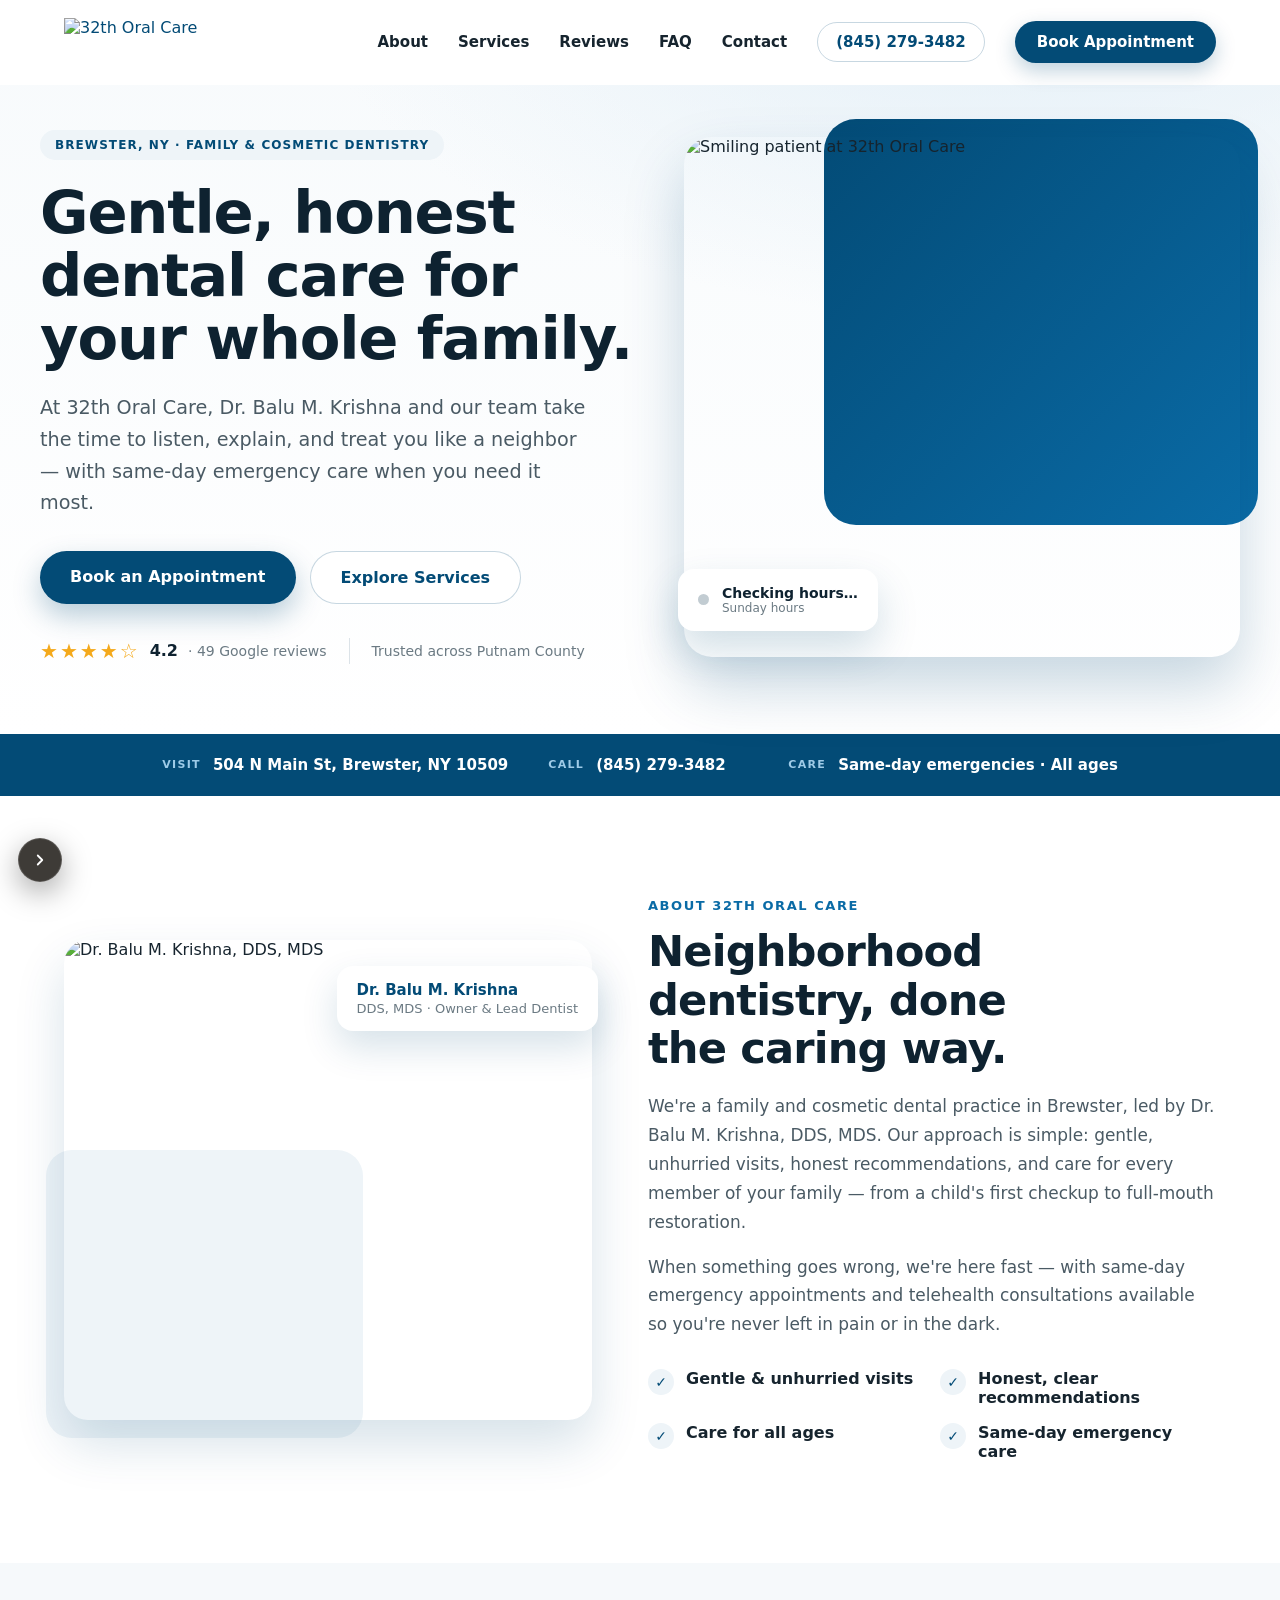
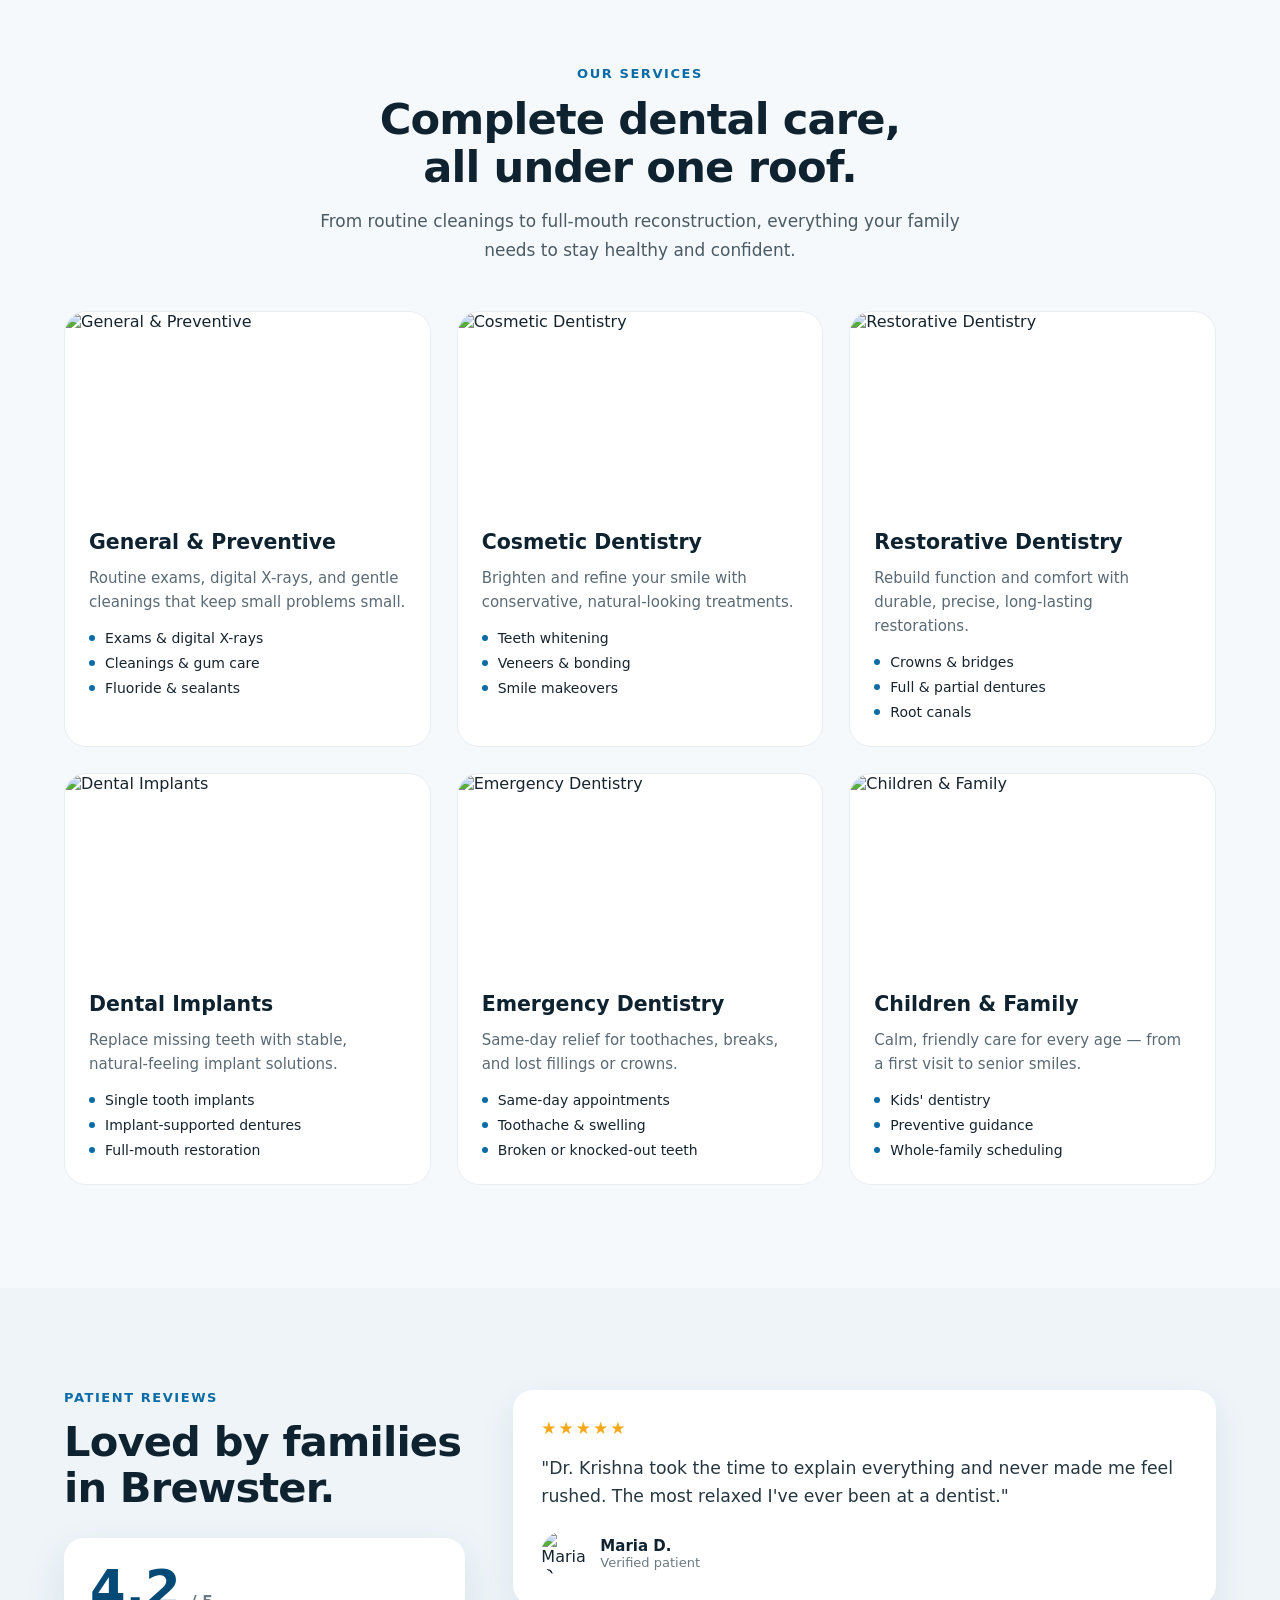
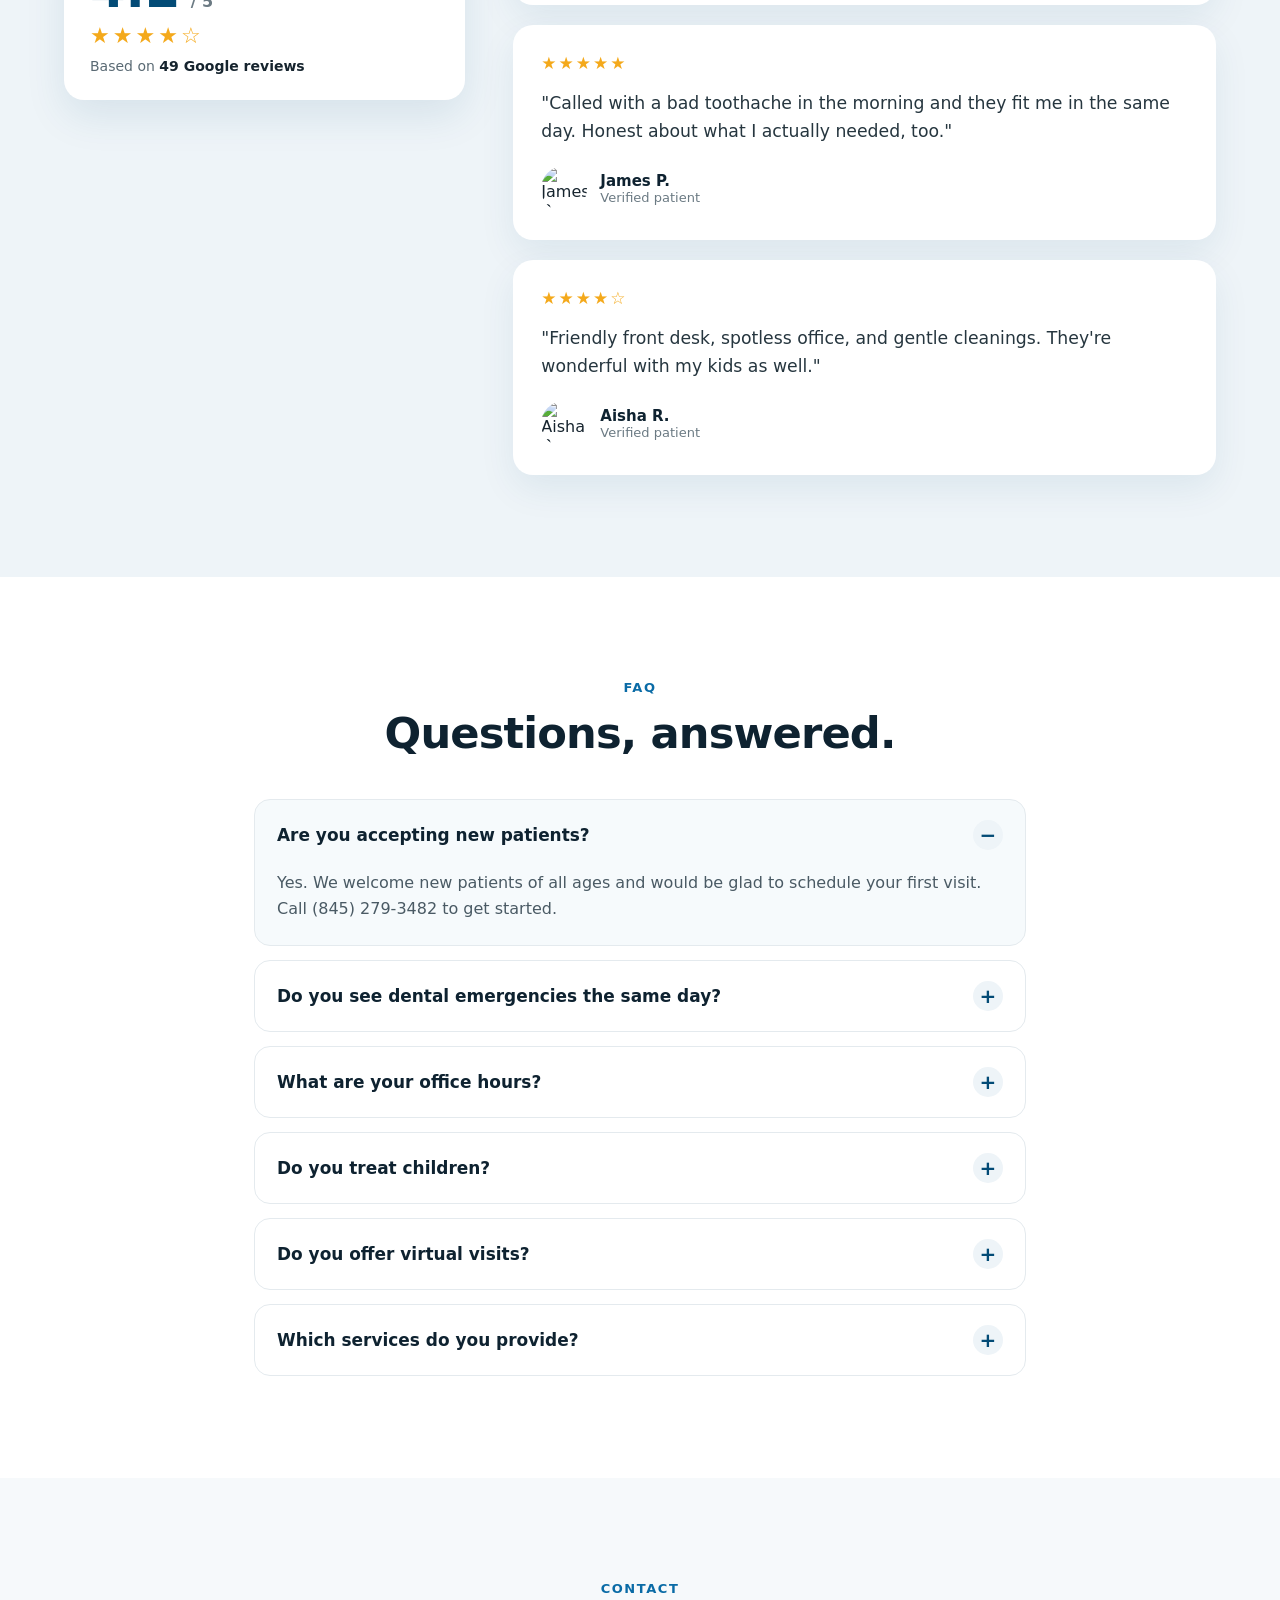
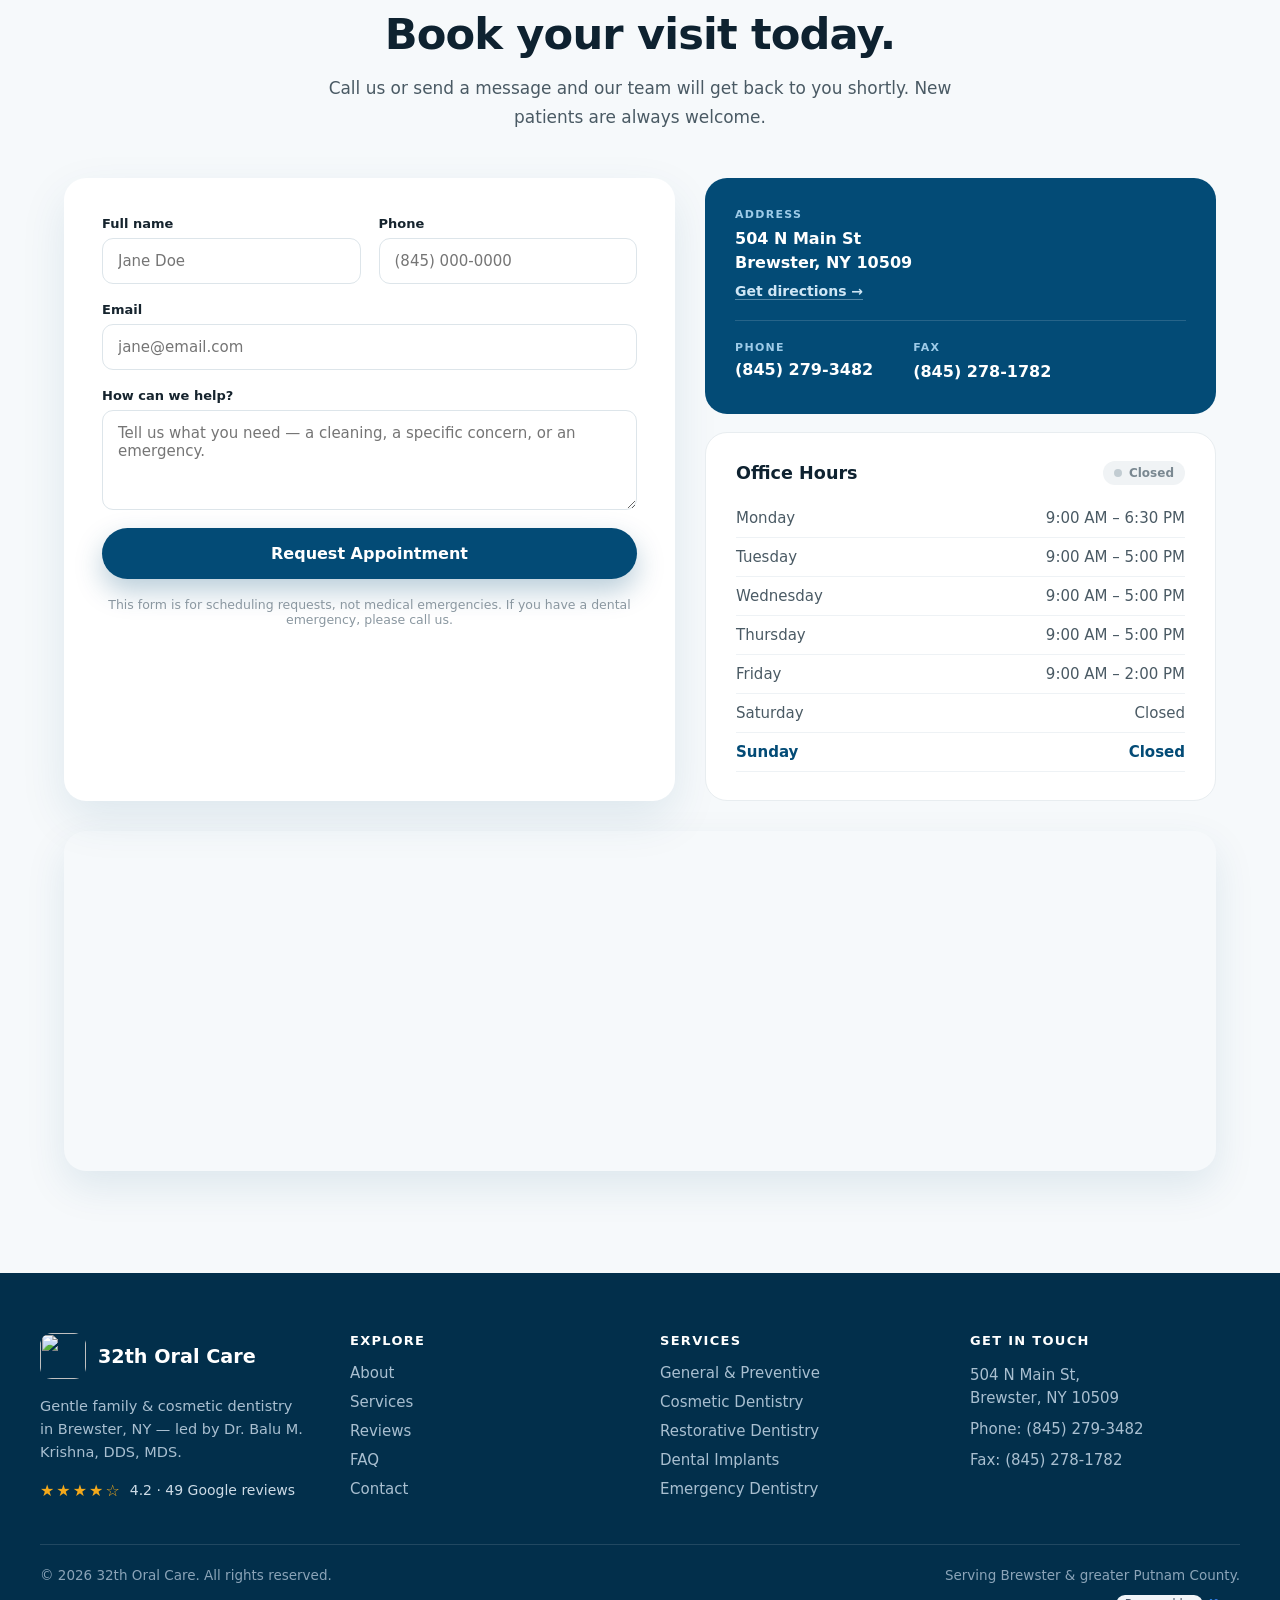
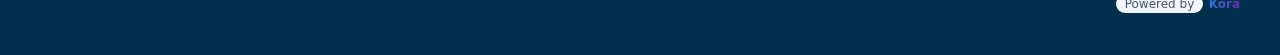
==== design1.html @ e6ef16e4 "Agent V2 website publish" ====
<!DOCTYPE html>

<html lang="en">
<head>
<meta charset="utf-8"/>
<meta content="width=device-width, initial-scale=1.0, viewport-fit=cover" name="viewport"/>
<meta content="#034b76" name="theme-color"/>
<title>32th Oral Care – Gentle Family Dentistry in Brewster, New York</title>
<meta content="32th Oral Care offers gentle, modern family and cosmetic dentistry in Brewster, New York. General, restorative, implants, emergency care and more for every age." name="description"/>
<meta content="noindex, nofollow" name="robots"/>
<meta content="website" property="og:type"/>
<meta content="32th Oral Care – Gentle Family Dentistry in Brewster, New York" property="og:title"/>
<meta content="Warm, modern family and cosmetic dentistry in Brewster, NY. Led by Dr. Balu M. Krishna, DDS, MDS." property="og:description"/>
<meta content="https://quseprdus1.blob.core.windows.net/kora-business-images/user-media/d9d3e3cf-e6f3-44e0-9876-83a0b241d44f/de8c94d8-887e-4625-825f-ec262dbc28df/1789559559_u29vml.png" property="og:image"/>
<meta content="summary_large_image" name="twitter:card"/>
<meta content="32th Oral Care – Gentle Family Dentistry in Brewster, New York" name="twitter:title"/>
<meta content="Warm, modern family and cosmetic dentistry in Brewster, NY. Led by Dr. Balu M. Krishna, DDS, MDS." name="twitter:description"/>
<meta content="https://quseprdus1.blob.core.windows.net/kora-business-images/user-media/d9d3e3cf-e6f3-44e0-9876-83a0b241d44f/de8c94d8-887e-4625-825f-ec262dbc28df/1789559559_u29vml.png" name="twitter:image"/>
<link href="https://quseprdus1.blob.core.windows.net/kora-business-images/user-media/d9d3e3cf-e6f3-44e0-9876-83a0b241d44f/de8c94d8-887e-4625-825f-ec262dbc28df/1789559559_u29vml.png" rel="icon" type="image/png"/>
<link href="https://quseprdus1.blob.core.windows.net/kora-business-images/user-media/d9d3e3cf-e6f3-44e0-9876-83a0b241d44f/de8c94d8-887e-4625-825f-ec262dbc28df/1789559559_u29vml.png" rel="apple-touch-icon"/>
<script>
  window.KORA_SITE_CONFIG = {
    apiBaseUrl: "https://kora-agent.grubtok.com",
    businessId: "d9d3e3cf-e6f3-44e0-9876-83a0b241d44f",
    recaptchaSiteKey: "6LcsdJYsAAAAAAur-h7cYlZuGJTmijNHmOi5kFH7"
  };
  window.KORA_CONFIG = Object.assign(window.KORA_CONFIG || {}, window.KORA_SITE_CONFIG);
</script>
<!-- KORA_GOOGLE_FONTS_START -->
<link rel="preconnect" href="https://fonts.googleapis.com">
<link rel="preconnect" href="https://fonts.gstatic.com" crossorigin>
<link rel="preload" as="style" href="https://fonts.googleapis.com/css2?family=Nunito:wght@400;600;700&amp;family=Inter:wght@400;600;700&amp;display=swap" onload="this.onload=null;this.rel='stylesheet'">
<noscript><link rel="stylesheet" href="https://fonts.googleapis.com/css2?family=Nunito:wght@400;600;700&amp;family=Inter:wght@400;600;700&amp;display=swap"></noscript>
<!-- KORA_GOOGLE_FONTS_END -->
<style>

/* Design 1 · Clinical — Manrope + Sora | brand #034b76 · brand-dark #022f4b */
:root {
  --font-sans: "Manrope", system-ui, sans-serif;
  --font-display: "Sora", system-ui, sans-serif;
  --brand: #034b76;
  --brand-dark: #022f4b;
  --brand-light: #0a6ba6;
  --brand-muted: #9ecbe8;
  --brand-tint: #eef4f8;
  --brand-tint-alt: #f6f9fb;
  --brand-tint-open: #f6fafc;
  --ink: #0e2230;
  --text: #16242e;
  --text-mid: #4a5a64;
  --text-light: #6b7a83;
  --text-muted: #5a6a74;
  --text-faint: #8a97a0;
  --bg: #ffffff;
  --bg-alt: #f6f9fb;
  --bg-alt2: #eef4f8;
  --border: #e2e8ec;
  --border-light: #e8edf0;
  --border-faq: #e4eaee;
  --border-input: #dde5ea;
  --shadow-sm: 0 8px 20px rgba(3, 75, 118, .25);
  --shadow-md: 0 12px 28px rgba(3, 75, 118, .28);
  --shadow-lg: 0 18px 40px rgba(3, 75, 118, .18);
  --shadow-card: 0 26px 50px rgba(3, 75, 118, .14);
  --radius-sm: 10px;
  --radius-md: 16px;
  --radius-lg: 22px;
  --radius-xl: 28px;
  --radius-pill: 999px;
  --gold: #f4a91b;
  --green: #22c55e;
  --green-dark: #22a35a;
  --green-bg: #e7f7ee;
  --header-bg: #ffffff;
  --header-bg-scrolled: rgba(255, 255, 255, .92);
  --footer-bg: #022f4b;
  --footer-text: #cddbe6;
  --footer-link: #a9bfd0;
  --footer-muted: #8ba4b8;
  --strip-link-hover: #cfe6f5;
  --dir-link: #cfe6f5;
  --section-pad: clamp(64px, 8vw, 108px);
  --scroll-margin: 84px;
  --max-width: 1200px;
}

/* RESET */
*, *::before, *::after { box-sizing: border-box; margin: 0; padding: 0; }
html { scroll-behavior: smooth; -webkit-font-smoothing: antialiased; }
body { font-family: var(--font-sans); color: var(--text); background: var(--bg); overflow-x: hidden; }
img { max-width: 100%; display: block; }
input, textarea, button { font-family: inherit; }
a { color: var(--brand); text-decoration: none; }
main a:not(.btn-primary):not(.btn-outline):not(.nav-link):not(.nav-phone):not(.nav-cta):not(.footer-link):not(.dir-link):not(.strip-link):not(.mobile-menu-link):not(.mobile-menu-cta):hover { color: var(--brand-dark); }

@keyframes floaty { 0%, 100% { transform: translateY(0); } 50% { transform: translateY(-16px); } }
@keyframes pulsedot { 0% { box-shadow: 0 0 0 0 rgba(34, 197, 94, .55); } 70% { box-shadow: 0 0 0 9px rgba(34, 197, 94, 0); } 100% { box-shadow: 0 0 0 0 rgba(34, 197, 94, 0); } }
@keyframes fadeIn { from { opacity: 0; transform: translateY(-4px); } to { opacity: 1; transform: translateY(0); } }

/* LAYOUT */
.page-wrap { font-family: var(--font-sans); color: var(--text); background: var(--bg); overflow-x: hidden; }
.section-inner { max-width: var(--max-width); margin: 0 auto; padding-left: 24px; padding-right: 24px; }
.section-pad { padding-top: var(--section-pad); padding-bottom: var(--section-pad); }
.section-anchor { scroll-margin-top: var(--scroll-margin); }

/* NAV / HEADER */
.site-header {
  position: fixed; top: 0; left: 0; width: 100%; z-index: 100;
  transition: background .35s ease, box-shadow .35s ease, border-color .35s ease;
  background: var(--header-bg); box-shadow: none;
  border-bottom: 1px solid transparent; backdrop-filter: blur(10px);
}
.site-header.scrolled {
  background: var(--header-bg-scrolled);
  box-shadow: 0 8px 30px rgba(3, 75, 118, .08);
  border-bottom-color: #e6ecf0;
}
.site-header-inner {
  max-width: var(--max-width); margin: 0 auto;
  padding: 18px 24px; display: flex; align-items: center;
  justify-content: space-between; gap: 20px; transition: padding .35s ease;
}
.site-header.scrolled .site-header-inner { padding-top: 10px; padding-bottom: 10px; }
.site-logo { display: flex; align-items: center; flex-shrink: 0; }
.site-logo img { height: 48px; width: auto; transition: height .35s ease; }
.site-header.scrolled .site-logo img { height: 40px; }
.desktop-nav { display: flex; align-items: center; gap: 30px; }
.nav-link {
  font-family: var(--font-display); font-weight: 600; font-size: 15px;
  color: var(--text); transition: color .2s;
}
.nav-link:hover { color: var(--brand); }
.nav-phone {
  font-family: var(--font-display); font-weight: 700; font-size: 15px;
  color: var(--brand); border: 1.5px solid rgba(3, 75, 118, .22);
  padding: 10px 18px; border-radius: var(--radius-pill); transition: all .25s;
}
.nav-phone:hover { background: var(--brand-tint); border-color: var(--brand); }
.nav-cta {
  font-family: var(--font-display); font-weight: 700; font-size: 15px;
  color: #ffffff; background: var(--brand); padding: 12px 22px;
  border-radius: var(--radius-pill); box-shadow: var(--shadow-sm); transition: all .25s;
}
.nav-cta:hover { background: var(--brand-dark); transform: translateY(-2px); }
.burger-btn {
  display: none; flex-direction: column; justify-content: center; gap: 5px;
  width: 46px; height: 46px; border: 1px solid var(--border); background: var(--bg);
  border-radius: 12px; cursor: pointer; padding: 0; align-items: center;
  transition: background .2s, border-color .2s;
}
.burger-btn:hover { background: #f5f8fa; }
.burger-btn span { display: block; width: 20px; height: 2px; background: var(--brand); border-radius: 2px; }

/* MOBILE MENU */
.mobile-menu { display: none; }
body.menu-open .mobile-menu { display: block; }
.mobile-overlay {
  position: fixed; inset: 0; z-index: 99;
  background: rgba(3, 20, 32, .5); backdrop-filter: blur(3px);
}
.mobile-panel {
  position: absolute; top: 0; right: 0; height: 100%;
  width: min(320px, 86vw); background: var(--bg);
  box-shadow: -20px 0 60px rgba(3, 75, 118, .2);
  padding: 26px 24px; display: flex; flex-direction: column; gap: 4px;
  animation: fadeIn .25s ease;
}
.mobile-panel-header { display: flex; justify-content: space-between; align-items: center; margin-bottom: 18px; }
.mobile-panel-header img { height: 40px; }
.menu-close {
  width: 40px; height: 40px; border: 1px solid var(--border);
  background: var(--brand-tint-alt); border-radius: var(--radius-sm);
  cursor: pointer; font-size: 20px; color: var(--brand); line-height: 1;
  transition: background .2s, border-color .2s;
}
.menu-close:hover { background: var(--brand-tint); }
.mobile-menu-link {
  font-family: var(--font-display); font-weight: 600; font-size: 17px;
  color: var(--text); padding: 13px 8px; border-bottom: 1px solid #eef2f5;
  transition: color .2s, background .2s;
}
.mobile-menu-cta {
  margin-top: 18px; text-align: center; font-family: var(--font-display);
  font-weight: 700; color: #ffffff; background: var(--brand);
  padding: 15px; border-radius: var(--radius-pill);
  transition: background .25s, transform .2s;
}
.mobile-menu-cta:hover { background: var(--brand-dark); transform: translateY(-2px); }

/* BUTTONS */
.btn-primary {
  font-family: var(--font-display); font-weight: 700; font-size: 16px;
  color: #ffffff; background: var(--brand); padding: 16px 30px;
  border-radius: var(--radius-pill); box-shadow: var(--shadow-md);
  transition: all .25s; display: inline-block; border: none; cursor: pointer;
}
.btn-primary:hover { background: var(--brand-dark); transform: translateY(-2px); }
.btn-outline {
  font-family: var(--font-display); font-weight: 700; font-size: 16px;
  color: var(--brand); background: var(--bg); border: 1.5px solid rgba(3, 75, 118, .22);
  padding: 16px 30px; border-radius: var(--radius-pill); transition: all .25s;
  display: inline-block;
}
.btn-outline:hover { background: var(--brand-tint); border-color: var(--brand); }

/* TYPOGRAPHY HELPERS */
.eyebrow {
  font-family: var(--font-display); font-weight: 700; font-size: 13px;
  letter-spacing: .12em; color: var(--brand-light); text-transform: uppercase;
}
.section-title {
  font-family: var(--font-display); font-weight: 800;
  font-size: clamp(1.9rem, 3.6vw, 2.7rem); line-height: 1.12;
  letter-spacing: -.02em; color: var(--ink); text-wrap: balance;
}
.section-lead { font-size: 1.06rem; line-height: 1.7; color: var(--text-mid); }

/* HERO */
.hero {
  padding: 130px 24px 70px;
  background: radial-gradient(1200px 600px at 80% -5%, #e3eff7 0%, rgba(227, 239, 247, 0) 60%),
              linear-gradient(180deg, #f7fafc 0%, #ffffff 100%);
}
.hero-inner {
  max-width: var(--max-width); margin: 0 auto;
  display: flex; flex-wrap: wrap; align-items: center; gap: 48px;
}
.hero-content { flex: 1 1 420px; min-width: 300px; }
.hero-badge {
  display: inline-flex; align-items: center; gap: 8px;
  background: var(--brand-tint); color: var(--brand);
  font-family: var(--font-display); font-weight: 700; font-size: 12px;
  letter-spacing: .09em; padding: 8px 15px; border-radius: var(--radius-pill);
  text-transform: uppercase;
}
.hero-title {
  font-family: var(--font-display); font-weight: 800;
  font-size: clamp(2.3rem, 5.2vw, 3.7rem); line-height: 1.06;
  letter-spacing: -.02em; margin-top: 22px; color: var(--ink); text-wrap: balance;
}
.hero-desc {
  font-size: clamp(1.02rem, 1.6vw, 1.2rem); line-height: 1.65;
  color: var(--text-mid); margin-top: 22px; max-width: 560px;
}
.hero-actions { display: flex; flex-wrap: wrap; gap: 14px; margin-top: 32px; }
.hero-meta { display: flex; flex-wrap: wrap; align-items: center; gap: 22px; margin-top: 34px; }
.hero-rating { display: flex; align-items: center; gap: 10px; }
.stars { color: var(--gold); letter-spacing: 2px; }
.stars-lg { font-size: 20px; }
.stars-md { font-size: 17px; letter-spacing: 2px; }
.stars-xl { font-size: 22px; letter-spacing: 3px; }
.rating-value { font-weight: 700; color: var(--ink); }
.rating-meta { color: var(--text-light); font-size: 14px; }
.hero-divider { width: 1px; height: 26px; background: #dce3e8; }
.hero-trust { font-size: 14px; color: var(--text-light); }
.hero-visual { flex: 1 1 380px; min-width: 300px; position: relative; }
.hero-accent {
  position: absolute; inset: -18px -18px auto auto; width: 78%; height: 78%;
  background: linear-gradient(135deg, var(--brand), var(--brand-light));
  border-radius: 32px; z-index: 0; animation: floaty 7s ease-in-out infinite;
}
.hero-img {
  position: relative; z-index: 1; width: 100%;
  height: clamp(360px, 46vw, 520px); object-fit: cover;
  border-radius: var(--radius-xl); box-shadow: 0 30px 60px rgba(3, 75, 118, .22);
}
.hero-status-card {
  position: absolute; z-index: 2; left: -6px; bottom: 26px;
  background: var(--bg); border-radius: var(--radius-md); padding: 16px 20px;
  box-shadow: var(--shadow-lg); display: flex; align-items: center; gap: 13px;
}
.status-dot {
  width: 11px; height: 11px; border-radius: 50%; flex-shrink: 0;
}
.status-dot-open { background: var(--green); animation: pulsedot 2s infinite; }
.status-dot-closed { background: #c2ccd2; }
.status-dot-open, .status-dot-closed { display: none; }
body.is-open .status-dot-open { display: inline-block; }
body.is-closed .status-dot-closed { display: inline-block; }
.status-label { font-family: var(--font-display); font-weight: 700; font-size: 14px; color: var(--ink); }
.status-sub { font-size: 12px; color: var(--text-light); }

/* INFO STRIP */
.info-strip { background: var(--brand); color: #ffffff; }
.info-strip-inner {
  max-width: var(--max-width); margin: 0 auto; padding: 22px 24px;
  display: flex; flex-wrap: wrap; gap: 14px 40px;
  align-items: center; justify-content: center;
}
.strip-item { display: flex; align-items: center; gap: 12px; min-width: 200px; }
.strip-item:first-child { min-width: 220px; }
.strip-label {
  font-family: var(--font-display); font-weight: 700; font-size: 11px;
  letter-spacing: .12em; color: var(--brand-muted);
}
.strip-value { font-weight: 600; font-size: 15px; }
.strip-link { color: #ffffff; font-weight: 600; font-size: 15px; transition: color .2s; }
.strip-link:hover { color: var(--strip-link-hover); }

/* ABOUT */
.about-section { background: var(--bg); }
.about-inner {
  max-width: var(--max-width); margin: 0 auto; padding-left: 24px; padding-right: 24px;
  display: flex; flex-wrap: wrap; align-items: center; gap: 56px;
}
.about-visual { flex: 1 1 360px; min-width: 300px; position: relative; }
.about-visual-bg {
  position: absolute; inset: auto auto -18px -18px; width: 60%; height: 60%;
  background: var(--brand-tint); border-radius: 26px; z-index: 0;
}
.about-img {
  position: relative; z-index: 1; width: 100%;
  height: clamp(360px, 44vw, 480px); object-fit: cover;
  border-radius: 24px; box-shadow: 0 24px 50px rgba(3, 75, 118, .16);
}
.about-doctor-card {
  position: absolute; z-index: 2; right: -6px; top: 26px;
  background: var(--bg); border-radius: var(--radius-md); padding: 15px 20px;
  box-shadow: 0 16px 36px rgba(3, 75, 118, .16);
}
.about-doctor-name { font-family: var(--font-display); font-weight: 800; font-size: 15px; color: var(--brand); }
.about-doctor-role { font-size: 13px; color: var(--text-light); margin-top: 2px; }
.about-content { flex: 1 1 400px; min-width: 300px; }
.about-content .section-title { margin-top: 14px; }
.about-content .section-lead { margin-top: 20px; }
.about-content .section-lead + .section-lead { margin-top: 16px; }
.feature-grid {
  display: grid; grid-template-columns: repeat(auto-fit, minmax(200px, 1fr));
  gap: 16px; margin-top: 30px;
}
.feature-item { display: flex; align-items: flex-start; gap: 12px; }
.feature-check {
  flex-shrink: 0; width: 26px; height: 26px; border-radius: 50%;
  background: var(--brand-tint); color: var(--brand);
  display: flex; align-items: center; justify-content: center;
  font-weight: 800; font-size: 14px;
}
.feature-text { font-weight: 600; color: var(--text); }

/* SERVICES */
.services-section { background: var(--brand-tint-alt); }
.services-header { text-align: center; max-width: 680px; margin: 0 auto; }
.services-header .section-title { margin-top: 14px; }
.services-header .section-lead { margin-top: 16px; }
.services-grid {
  display: grid; grid-template-columns: repeat(auto-fit, minmax(300px, 1fr));
  gap: 26px; margin-top: 46px;
}
.svc-card {
  background: var(--bg); border: 1px solid var(--border-light);
  border-radius: var(--radius-lg); overflow: hidden;
  display: flex; flex-direction: column;
  transition: transform .35s ease, box-shadow .35s ease;
}
.svc-card__img-wrap { height: 194px; overflow: hidden; }
.svc-card__img {
  width: 100%; height: 100%; object-fit: cover;
  transition: transform .5s ease;
}
.svc-card__body { padding: 24px 24px 26px; display: flex; flex-direction: column; gap: 12px; }
.svc-card__title {
  font-family: var(--font-display); font-weight: 700;
  font-size: 1.28rem; color: var(--ink);
}
.svc-card__desc { font-size: 15px; line-height: 1.6; color: var(--text-muted); }
.svc-card__list { display: flex; flex-direction: column; gap: 9px; margin-top: 4px; }
.svc-card__list-item {
  display: flex; align-items: center; gap: 10px;
  font-size: 14px; color: var(--text); font-weight: 500;
}
.svc-card__bullet {
  width: 6px; height: 6px; border-radius: 50%;
  background: var(--brand-light); flex-shrink: 0;
}
#services .svc-card:hover {
  transform: translateY(-8px);
  box-shadow: var(--shadow-card);
}
#services .svc-card:hover .svc-card__img { transform: scale(1.06); }

/* REVIEWS */
.reviews-section { background: var(--brand-tint); }
.reviews-inner {
  max-width: var(--max-width); margin: 0 auto; padding-left: 24px; padding-right: 24px;
  display: flex; flex-wrap: wrap; gap: 48px; align-items: flex-start;
}
.reviews-sidebar { flex: 1 1 280px; min-width: 260px; position: sticky; top: 100px; }
.reviews-sidebar .section-title { margin-top: 14px; font-size: clamp(1.9rem, 3.6vw, 2.6rem); }
.reviews-score-card {
  background: var(--bg); border-radius: 20px; padding: 26px;
  margin-top: 26px; box-shadow: 0 16px 40px rgba(3, 75, 118, .1);
}
.reviews-score-row { display: flex; align-items: baseline; gap: 10px; }
.reviews-score-num {
  font-family: var(--font-display); font-weight: 800;
  font-size: 3.2rem; color: var(--brand); line-height: 1;
}
.reviews-score-max { color: var(--text-light); font-weight: 600; }
.reviews-score-stars { margin-top: 8px; }
.reviews-score-meta { color: var(--text-muted); font-size: 14px; margin-top: 10px; }
.reviews-score-meta strong { color: var(--text); }
.reviews-list { flex: 2 1 460px; min-width: 300px; display: flex; flex-direction: column; gap: 20px; }
.review-card {
  background: var(--bg); border-radius: 20px; padding: 28px;
  box-shadow: 0 14px 36px rgba(3, 75, 118, .08);
}
.review-text {
  font-size: 1.08rem; line-height: 1.65; color: #26363f; margin-top: 16px;
}
.review-author { display: flex; align-items: center; gap: 13px; margin-top: 20px; }
.review-avatar { width: 46px; height: 46px; border-radius: 50%; object-fit: cover; }
.review-name { font-family: var(--font-display); font-weight: 700; font-size: 15px; color: var(--ink); }
.review-role { font-size: 13px; color: var(--text-light); }

/* FAQ */
.faq-section { background: var(--bg); }
.faq-inner { max-width: 820px; margin: 0 auto; padding-left: 24px; padding-right: 24px; }
.faq-header { text-align: center; }
.faq-header .section-title { margin-top: 14px; }
.faq-list { display: flex; flex-direction: column; gap: 14px; margin-top: 42px; }
.faq-item {
  border: 1px solid var(--border-faq); border-radius: var(--radius-md);
  overflow: hidden; background: var(--bg);
  transition: background .25s ease;
}
.faq-item.open { background: var(--brand-tint-open); }
.faq-toggle {
  width: 100%; display: flex; align-items: center; justify-content: space-between;
  gap: 16px; padding: 20px 22px; background: transparent;
  border: none; cursor: pointer; text-align: left;
}
.faq-question {
  font-family: var(--font-display); font-weight: 700;
  font-size: 1.06rem; color: var(--ink);
}
.faq-icon {
  flex-shrink: 0; width: 30px; height: 30px; border-radius: 50%;
  background: var(--brand-tint); color: var(--brand);
  display: flex; align-items: center; justify-content: center;
  font-size: 20px; font-weight: 700; line-height: 1;
}
.faq-answer { display: none !important; padding: 0 22px 22px; animation: fadeIn .3s ease; }
.faq-item.open .faq-answer { display: block !important; }
.faq-item.open p.faq-answer { display: block !important; }
.faq-answer p { font-size: 1rem; line-height: 1.65; color: var(--text-mid); }

/* CONTACT */
.contact-section { background: var(--brand-tint-alt); }
.contact-header { text-align: center; max-width: 680px; margin: 0 auto 46px; }
.contact-header .section-title { margin-top: 14px; }
.contact-header .section-lead { margin-top: 16px; }
.contact-grid { display: flex; flex-wrap: wrap; gap: 30px; align-items: stretch; }
.form-wrap {
  flex: 1 1 420px; min-width: 300px; background: var(--bg);
  border-radius: var(--radius-lg); padding: clamp(24px, 3vw, 38px);
  box-shadow: 0 18px 46px rgba(3, 75, 118, .1);
}
.form-success {
  display: none; flex-direction: column; align-items: center;
  text-align: center; padding: 40px 10px; gap: 14px;
}
.form-wrap.sent .contact-form { display: none; }
.form-wrap.sent .form-success { display: flex; }
.form-success-icon {
  width: 64px; height: 64px; border-radius: 50%;
  background: var(--green-bg); color: var(--green-dark);
  display: flex; align-items: center; justify-content: center; font-size: 32px;
}
.form-success-title {
  font-family: var(--font-display); font-weight: 800;
  font-size: 1.5rem; color: var(--ink);
}
.form-success-text { color: var(--text-muted); max-width: 340px; }
.contact-form { display: flex; flex-direction: column; gap: 18px; }
.form-row { display: grid; grid-template-columns: repeat(auto-fit, minmax(150px, 1fr)); gap: 18px; }
.form-field { display: flex; flex-direction: column; gap: 7px; }
.form-label {
  font-family: var(--font-display); font-weight: 600;
  font-size: 13px; color: var(--text);
}
.form-input {
  padding: 13px 15px; border: 1.5px solid var(--border-input);
  border-radius: 11px; font-size: 15px; color: var(--text);
  outline: none; transition: border-color .2s;
}
.form-input:focus { border-color: var(--brand); }
.form-input textarea, textarea.form-input { resize: vertical; }
.form-disclaimer { font-size: 12.5px; color: var(--text-faint); text-align: center; }
.contact-info { flex: 1 1 320px; min-width: 280px; display: flex; flex-direction: column; gap: 18px; }
.contact-card-dark {
  background: var(--brand); color: #ffffff; border-radius: var(--radius-lg);
  padding: 30px; display: flex; flex-direction: column; gap: 20px;
}
.contact-card-label {
  font-family: var(--font-display); font-weight: 700; font-size: 11px;
  letter-spacing: .12em; color: var(--brand-muted);
}
.contact-card-value { font-weight: 600; margin-top: 6px; line-height: 1.5; }
.contact-card-divider { height: 1px; background: rgba(255, 255, 255, .14); }
.contact-card-row { display: flex; flex-wrap: wrap; gap: 20px 40px; }
.dir-link {
  display: inline-block; margin-top: 8px; color: var(--dir-link);
  font-weight: 600; font-size: 14px;
  border-bottom: 1px solid rgba(207, 230, 245, .4);
  transition: color .2s, border-color .2s;
}
.dir-link:hover { color: #ffffff !important; border-bottom-color: #ffffff !important; }
.contact-phone-link {
  display: block; color: #ffffff; font-weight: 600; margin-top: 6px;
  transition: color .2s;
}
.contact-phone-link:hover { color: var(--strip-link-hover); }
.hours-card {
  background: var(--bg); border: 1px solid var(--border-light);
  border-radius: var(--radius-lg); padding: 28px 30px;
}
.hours-header {
  display: flex; align-items: center; justify-content: space-between;
  gap: 10px; margin-bottom: 14px;
}
.hours-title { font-family: var(--font-display); font-weight: 800; font-size: 1.1rem; color: var(--ink); }
.hours-status-badge { display: none; align-items: center; gap: 7px; font-size: 12px; font-weight: 700; padding: 5px 11px; border-radius: var(--radius-pill); }
body.is-open .hours-status-badge.status-open { display: inline-flex !important; color: var(--green-dark); background: var(--green-bg); }
body.is-closed .hours-status-badge.status-closed { display: inline-flex !important; color: #7a8891; background: #f0f3f5; }
.badge-dot { width: 8px; height: 8px; border-radius: 50%; }
.badge-dot-open { background: var(--green); }
.badge-dot-closed { background: #c2ccd2; }
.hours-list { display: flex; flex-direction: column; }
.hours-row {
  display: flex; align-items: center; justify-content: space-between;
  padding: 10px 0; border-bottom: 1px solid #eef2f5;
  font-weight: 500; color: var(--text-mid); font-size: 15px;
}
.hours-row.today { font-weight: 700; color: var(--brand); }
.hours-row.today span { font-weight: 700; color: var(--brand); }
.map-wrap {
  margin-top: 30px; border-radius: var(--radius-lg); overflow: hidden;
  box-shadow: 0 16px 40px rgba(3, 75, 118, .1);
}
.map-embed { width: 100%; height: 340px; border: 0; display: block; }

/* FOOTER */
.site-footer { background: var(--footer-bg); color: var(--footer-text); padding: 60px 24px 30px; }
.footer-inner {
  max-width: var(--max-width); margin: 0 auto;
  display: grid; grid-template-columns: repeat(auto-fit, minmax(200px, 1fr)); gap: 40px;
}
.footer-brand { max-width: 320px; }
.footer-brand-row { display: flex; align-items: center; gap: 12px; }
.footer-brand-row img { width: 46px; height: 46px; border-radius: 12px; }
.footer-brand-name {
  font-family: var(--font-display); font-weight: 800;
  font-size: 1.2rem; color: #ffffff;
}
.footer-brand-desc { font-size: 14.5px; line-height: 1.6; margin-top: 16px; color: var(--footer-link); }
.footer-rating { display: flex; align-items: center; gap: 8px; margin-top: 16px; }
.footer-rating-text { font-size: 14px; color: var(--footer-text); }
.footer-col-title {
  font-family: var(--font-display); font-weight: 700; font-size: 13px;
  letter-spacing: .1em; color: #ffffff; text-transform: uppercase;
}
.footer-links { display: flex; flex-direction: column; gap: 11px; margin-top: 16px; }
.footer-link { color: var(--footer-link); font-size: 15px; transition: color .2s; }
.footer-link:hover { color: #ffffff; }
.footer-contact-text { color: var(--footer-link); line-height: 1.5; font-size: 15px; }
.footer-bottom {
  max-width: var(--max-width); margin: 44px auto 0; padding-top: 22px;
  border-top: 1px solid rgba(255, 255, 255, .12);
  display: flex; flex-wrap: wrap; gap: 10px; justify-content: space-between;
  font-size: 13.5px; color: var(--footer-muted);
}

/* STATUS UTILITIES */
.status-open, .status-closed { display: none; }
body.is-open .status-open { display: inline-flex; }
body.is-closed .status-closed { display: inline-flex; }

/* INTERACTIVE */
button, .faq-toggle, .burger-btn, .menu-close, .contact-form button[type="submit"] { cursor: pointer; }

/* DESIGN SWITCHER */
.design-switcher { position: fixed; left: 18px; bottom: 18px; z-index: 2000; display: flex; align-items: center; gap: 10px; }
.ds-toggle {
  flex: none; width: 44px; height: 44px; border-radius: var(--radius-pill);
  border: 1px solid rgba(255, 255, 255, .14); background: rgba(20, 16, 12, .82);
  backdrop-filter: blur(12px); -webkit-backdrop-filter: blur(12px);
  color: #fff; display: flex; align-items: center; justify-content: center;
  cursor: pointer; box-shadow: 0 10px 30px rgba(0, 0, 0, .35);
  transition: background .2s, transform .2s; padding: 0;
}
.ds-toggle:hover { background: rgba(20, 16, 12, .94); }
.ds-toggle svg { display: block; transition: transform .3s ease; }
.design-switcher.open .ds-toggle svg { transform: rotate(180deg); }
.ds-panel {
  display: flex; align-items: center; gap: 2px; padding: 6px;
  background: rgba(20, 16, 12, .82); backdrop-filter: blur(12px);
  -webkit-backdrop-filter: blur(12px); border: 1px solid rgba(255, 255, 255, .14);
  border-radius: var(--radius-pill); box-shadow: 0 10px 30px rgba(0, 0, 0, .35);
  transform-origin: left center; opacity: 0; visibility: hidden; pointer-events: none;
  transform: translateX(-10px) scale(.96);
  transition: opacity .22s ease, transform .22s ease, visibility .22s;
}
.design-switcher.open .ds-panel { opacity: 1; visibility: visible; pointer-events: auto; transform: none; }
.design-switcher span { color: rgba(255, 255, 255, .55); font-size: 10px; letter-spacing: .14em; text-transform: uppercase; padding: 0 10px 0 8px; }
.design-switcher a { color: rgba(255, 255, 255, .72); font-size: 11px; letter-spacing: .06em; text-decoration: none; padding: 7px 13px; border-radius: var(--radius-pill); transition: background .2s, color .2s; white-space: nowrap; }
.design-switcher a:hover { color: #fff; }
.design-switcher a.active { background: var(--brand); color: #fff; }

/* RESPONSIVE */
@media (max-width: 860px) {
  .desktop-nav { display: none !important; }
  .burger-btn { display: flex !important; }
}
@media (min-width: 861px) {
  .desktop-nav { display: flex !important; }
  .burger-btn { display: none !important; }
  body.menu-open .mobile-menu { display: none !important; }
}
@media (max-width: 520px) {
  .design-switcher span { display: none; }
  .design-switcher a { padding: 7px 10px; font-size: 10px; }
}
@media (prefers-reduced-motion: reduce) {
  .hero-accent { animation: none !important; }
  .status-dot-open { animation: none !important; }
}

</style>
</head>
<body>
<div class="page-wrap">
<!-- HEADER -->
<header class="site-header" id="siteHeader">
<div class="site-header-inner">
<a class="site-logo" href="#top">
<img alt="32th Oral Care" src="https://quseprdus1.blob.core.windows.net/kora-business-images/user-media/d9d3e3cf-e6f3-44e0-9876-83a0b241d44f/de8c94d8-887e-4625-825f-ec262dbc28df/1789559559_u29vml.png"/>
</a>
<nav class="desktop-nav">
<a class="nav-link" href="#about">About</a>
<a class="nav-link" href="#services">Services</a>
<a class="nav-link" href="#reviews">Reviews</a>
<a class="nav-link" href="#faq">FAQ</a>
<a class="nav-link" href="#contact">Contact</a>
<a class="nav-phone" href="tel:+18452793482">(845) 279-3482</a>
<a class="nav-cta" href="#contact">Book Appointment</a>
</nav>
<button aria-label="Menu" class="burger-btn" id="menuToggle" type="button">
<span></span>
<span></span>
<span></span>
</button>
</div>
</header>
<!-- MOBILE MENU -->
<div class="mobile-menu">
<div class="mobile-overlay" id="mobileOverlay">
<div class="mobile-panel">
<div class="mobile-panel-header">
<img alt="32th Oral Care" src="https://quseprdus1.blob.core.windows.net/kora-business-images/user-media/d9d3e3cf-e6f3-44e0-9876-83a0b241d44f/de8c94d8-887e-4625-825f-ec262dbc28df/1789559559_u29vml.png"/>
<button aria-label="Close" class="menu-close" type="button">×</button>
</div>
<a class="mobile-menu-link" href="#about">About</a>
<a class="mobile-menu-link" href="#services">Services</a>
<a class="mobile-menu-link" href="#reviews">Reviews</a>
<a class="mobile-menu-link" href="#faq">FAQ</a>
<a class="mobile-menu-link" href="#contact">Contact</a>
<a class="mobile-menu-cta" href="tel:+18452793482">Call (845) 279-3482</a>
</div>
</div>
</div>
<div id="top"></div>
<!-- HERO -->
<section class="hero">
<div class="hero-inner">
<div class="hero-content" data-delay="0" data-reveal="">
<div class="hero-badge">Brewster, NY · Family &amp; Cosmetic Dentistry</div>
<h1 class="hero-title">Gentle, honest dental care for your whole family.</h1>
<p class="hero-desc">At 32th Oral Care, Dr. Balu M. Krishna and our team take the time to listen, explain, and treat you like a neighbor — with same-day emergency care when you need it most.</p>
<div class="hero-actions">
<a class="btn-primary" href="#contact">Book an Appointment</a>
<a class="btn-outline" href="#services">Explore Services</a>
</div>
<div class="hero-meta">
<div class="hero-rating">
<span class="stars stars-lg">★★★★☆</span>
<span class="rating-value">4.2</span>
<span class="rating-meta">· 49 Google reviews</span>
</div>
<div class="hero-divider"></div>
<div class="hero-trust">Trusted across Putnam County</div>
</div>
</div>
<div class="hero-visual" data-delay="120" data-reveal="">
<div class="hero-accent"></div>
<img alt="Smiling patient at 32th Oral Care" class="hero-img" src="https://quseprdus1.blob.core.windows.net/kora-business-images/v2-uploads/d9d3e3cf-e6f3-44e0-9876-83a0b241d44f/c9df57a8-27b8-43ba-931c-c99f0c99c4f9-hero-patient.webp"/>
<div class="hero-status-card">
<span class="status-dot status-dot-open status-open hero-pulse"></span>
<span class="status-dot status-dot-closed status-closed"></span>
<div>
<div class="status-label">Checking hours…</div>
<div class="status-sub"><span data-today-label=""></span> hours</div>
</div>
</div>
</div>
</div>
</section>
<!-- QUICK INFO STRIP -->
<section class="info-strip">
<div class="info-strip-inner">
<div class="strip-item">
<span class="strip-label">VISIT</span>
<span class="strip-value">504 N Main St, Brewster, NY 10509</span>
</div>
<div class="strip-item">
<span class="strip-label">CALL</span>
<a class="strip-link" href="tel:+18452793482">(845) 279-3482</a>
</div>
<div class="strip-item">
<span class="strip-label">CARE</span>
<span class="strip-value">Same-day emergencies · All ages</span>
</div>
</div>
</section>
<!-- ABOUT -->
<section class="about-section section-pad section-anchor" id="about">
<div class="about-inner">
<div class="about-visual" data-delay="0" data-reveal="">
<div class="about-visual-bg"></div>
<img alt="Dr. Balu M. Krishna, DDS, MDS" class="about-img" src="https://quseprdus1.blob.core.windows.net/kora-business-images/v2-uploads/d9d3e3cf-e6f3-44e0-9876-83a0b241d44f/8cb760e5-2a9e-41ab-8d3a-0e0cb3072134-doctor.webp"/>
<div class="about-doctor-card">
<div class="about-doctor-name">Dr. Balu M. Krishna</div>
<div class="about-doctor-role">DDS, MDS · Owner &amp; Lead Dentist</div>
</div>
</div>
<div class="about-content" data-delay="120" data-reveal="">
<div class="eyebrow">About 32th Oral Care</div>
<h2 class="section-title">Neighborhood dentistry, done the caring way.</h2>
<p class="section-lead">We're a family and cosmetic dental practice in Brewster, led by Dr. Balu M. Krishna, DDS, MDS. Our approach is simple: gentle, unhurried visits, honest recommendations, and care for every member of your family — from a child's first checkup to full-mouth restoration.</p>
<p class="section-lead">When something goes wrong, we're here fast — with same-day emergency appointments and telehealth consultations available so you're never left in pain or in the dark.</p>
<div class="feature-grid">
<div class="feature-item">
<span class="feature-check">✓</span>
<span class="feature-text">Gentle &amp; unhurried visits</span>
</div>
<div class="feature-item">
<span class="feature-check">✓</span>
<span class="feature-text">Honest, clear recommendations</span>
</div>
<div class="feature-item">
<span class="feature-check">✓</span>
<span class="feature-text">Care for all ages</span>
</div>
<div class="feature-item">
<span class="feature-check">✓</span>
<span class="feature-text">Same-day emergency care</span>
</div>
</div>
</div>
</div>
</section>
<!-- SERVICES -->
<section class="services-section section-pad section-anchor" id="services">
<div class="section-inner">
<div class="services-header" data-delay="0" data-reveal="">
<div class="eyebrow">Our Services</div>
<h2 class="section-title">Complete dental care, all under one roof.</h2>
<p class="section-lead">From routine cleanings to full-mouth reconstruction, everything your family needs to stay healthy and confident.</p>
</div>
<div class="services-grid">
<div class="svc-card" data-delay="0" data-reveal="">
<div class="svc-card__img-wrap">
<img alt="General &amp; Preventive" class="svc-card__img" src="https://images.unsplash.com/photo-1560070201-d3d11effa179?auto=format&amp;fit=crop&amp;w=900&amp;q=80"/>
</div>
<div class="svc-card__body">
<h3 class="svc-card__title">General &amp; Preventive</h3>
<p class="svc-card__desc">Routine exams, digital X-rays, and gentle cleanings that keep small problems small.</p>
<div class="svc-card__list">
<div class="svc-card__list-item"><span class="svc-card__bullet"></span>Exams &amp; digital X-rays</div>
<div class="svc-card__list-item"><span class="svc-card__bullet"></span>Cleanings &amp; gum care</div>
<div class="svc-card__list-item"><span class="svc-card__bullet"></span>Fluoride &amp; sealants</div>
</div>
</div>
</div>
<div class="svc-card" data-delay="90" data-reveal="">
<div class="svc-card__img-wrap">
<img alt="Cosmetic Dentistry" class="svc-card__img" src="https://images.unsplash.com/photo-1681939282781-341ac4f61996?auto=format&amp;fit=crop&amp;w=900&amp;q=80"/>
</div>
<div class="svc-card__body">
<h3 class="svc-card__title">Cosmetic Dentistry</h3>
<p class="svc-card__desc">Brighten and refine your smile with conservative, natural-looking treatments.</p>
<div class="svc-card__list">
<div class="svc-card__list-item"><span class="svc-card__bullet"></span>Teeth whitening</div>
<div class="svc-card__list-item"><span class="svc-card__bullet"></span>Veneers &amp; bonding</div>
<div class="svc-card__list-item"><span class="svc-card__bullet"></span>Smile makeovers</div>
</div>
</div>
</div>
<div class="svc-card" data-delay="180" data-reveal="">
<div class="svc-card__img-wrap">
<img alt="Restorative Dentistry" class="svc-card__img" src="https://images.unsplash.com/photo-1663755489920-5e09f66d011a?auto=format&amp;fit=crop&amp;w=900&amp;q=80"/>
</div>
<div class="svc-card__body">
<h3 class="svc-card__title">Restorative Dentistry</h3>
<p class="svc-card__desc">Rebuild function and comfort with durable, precise, long-lasting restorations.</p>
<div class="svc-card__list">
<div class="svc-card__list-item"><span class="svc-card__bullet"></span>Crowns &amp; bridges</div>
<div class="svc-card__list-item"><span class="svc-card__bullet"></span>Full &amp; partial dentures</div>
<div class="svc-card__list-item"><span class="svc-card__bullet"></span>Root canals</div>
</div>
</div>
</div>
<div class="svc-card" data-delay="0" data-reveal="">
<div class="svc-card__img-wrap">
<img alt="Dental Implants" class="svc-card__img" src="https://images.unsplash.com/photo-1667133295315-820bb6481730?auto=format&amp;fit=crop&amp;w=900&amp;q=80"/>
</div>
<div class="svc-card__body">
<h3 class="svc-card__title">Dental Implants</h3>
<p class="svc-card__desc">Replace missing teeth with stable, natural-feeling implant solutions.</p>
<div class="svc-card__list">
<div class="svc-card__list-item"><span class="svc-card__bullet"></span>Single tooth implants</div>
<div class="svc-card__list-item"><span class="svc-card__bullet"></span>Implant-supported dentures</div>
<div class="svc-card__list-item"><span class="svc-card__bullet"></span>Full-mouth restoration</div>
</div>
</div>
</div>
<div class="svc-card" data-delay="90" data-reveal="">
<div class="svc-card__img-wrap">
<img alt="Emergency Dentistry" class="svc-card__img" src="https://images.unsplash.com/photo-1588776814546-daab30f310ce?auto=format&amp;fit=crop&amp;w=900&amp;q=80"/>
</div>
<div class="svc-card__body">
<h3 class="svc-card__title">Emergency Dentistry</h3>
<p class="svc-card__desc">Same-day relief for toothaches, breaks, and lost fillings or crowns.</p>
<div class="svc-card__list">
<div class="svc-card__list-item"><span class="svc-card__bullet"></span>Same-day appointments</div>
<div class="svc-card__list-item"><span class="svc-card__bullet"></span>Toothache &amp; swelling</div>
<div class="svc-card__list-item"><span class="svc-card__bullet"></span>Broken or knocked-out teeth</div>
</div>
</div>
</div>
<div class="svc-card" data-delay="180" data-reveal="">
<div class="svc-card__img-wrap">
<img alt="Children &amp; Family" class="svc-card__img" src="https://images.unsplash.com/photo-1681939278218-a755fb2bf2d3?auto=format&amp;fit=crop&amp;w=900&amp;q=80"/>
</div>
<div class="svc-card__body">
<h3 class="svc-card__title">Children &amp; Family</h3>
<p class="svc-card__desc">Calm, friendly care for every age — from a first visit to senior smiles.</p>
<div class="svc-card__list">
<div class="svc-card__list-item"><span class="svc-card__bullet"></span>Kids' dentistry</div>
<div class="svc-card__list-item"><span class="svc-card__bullet"></span>Preventive guidance</div>
<div class="svc-card__list-item"><span class="svc-card__bullet"></span>Whole-family scheduling</div>
</div>
</div>
</div>
</div>
</div>
</section>
<!-- REVIEWS -->
<section class="reviews-section section-pad section-anchor" id="reviews">
<div class="reviews-inner">
<div class="reviews-sidebar" data-delay="0" data-reveal="">
<div class="eyebrow">Patient Reviews</div>
<h2 class="section-title">Loved by families in Brewster.</h2>
<div class="reviews-score-card">
<div class="reviews-score-row">
<span class="reviews-score-num">4.2</span>
<span class="reviews-score-max">/ 5</span>
</div>
<div class="stars stars-xl reviews-score-stars">★★★★☆</div>
<div class="reviews-score-meta">Based on <strong>49 Google reviews</strong></div>
</div>
</div>
<div class="reviews-list">
<div class="review-card" data-delay="0" data-reveal="">
<div class="stars stars-md">★★★★★</div>
<p class="review-text">"Dr. Krishna took the time to explain everything and never made me feel rushed. The most relaxed I've ever been at a dentist."</p>
<div class="review-author">
<img alt="Maria D." class="review-avatar" src="https://i.pravatar.cc/120?img=45"/>
<div>
<div class="review-name">Maria D.</div>
<div class="review-role">Verified patient</div>
</div>
</div>
</div>
<div class="review-card" data-delay="100" data-reveal="">
<div class="stars stars-md">★★★★★</div>
<p class="review-text">"Called with a bad toothache in the morning and they fit me in the same day. Honest about what I actually needed, too."</p>
<div class="review-author">
<img alt="James P." class="review-avatar" src="https://i.pravatar.cc/120?img=13"/>
<div>
<div class="review-name">James P.</div>
<div class="review-role">Verified patient</div>
</div>
</div>
</div>
<div class="review-card" data-delay="200" data-reveal="">
<div class="stars stars-md">★★★★☆</div>
<p class="review-text">"Friendly front desk, spotless office, and gentle cleanings. They're wonderful with my kids as well."</p>
<div class="review-author">
<img alt="Aisha R." class="review-avatar" src="https://i.pravatar.cc/120?img=32"/>
<div>
<div class="review-name">Aisha R.</div>
<div class="review-role">Verified patient</div>
</div>
</div>
</div>
</div>
</div>
</section>
<!-- FAQ -->
<section class="faq-section section-pad section-anchor" id="faq">
<div class="faq-inner">
<div class="faq-header" data-delay="0" data-reveal="">
<div class="eyebrow">FAQ</div>
<h2 class="section-title">Questions, answered.</h2>
</div>
<div class="faq-list" data-delay="80" data-reveal="">
<div class="faq-item open" data-faq-index="0">
<button class="faq-toggle" type="button">
<span class="faq-question">Are you accepting new patients?</span>
<span class="faq-icon"><span class="faq-sign">−</span></span>
</button>
<div class="faq-answer">
<p>Yes. We welcome new patients of all ages and would be glad to schedule your first visit. Call (845) 279-3482 to get started.</p>
</div>
</div>
<div class="faq-item" data-faq-index="1">
<button class="faq-toggle" type="button">
<span class="faq-question">Do you see dental emergencies the same day?</span>
<span class="faq-icon"><span class="faq-sign">+</span></span>
</button>
<div class="faq-answer">
<p>Whenever possible, yes. If you're in pain or have a broken or knocked-out tooth, call us early and we'll do our best to see you the same day.</p>
</div>
</div>
<div class="faq-item" data-faq-index="2">
<button class="faq-toggle" type="button">
<span class="faq-question">What are your office hours?</span>
<span class="faq-icon"><span class="faq-sign">+</span></span>
</button>
<div class="faq-answer">
<p>We're open Monday 9:00 AM–6:30 PM, Tuesday through Thursday 9:00 AM–5:00 PM, and Friday 9:00 AM–2:00 PM. We're closed Saturday and Sunday.</p>
</div>
</div>
<div class="faq-item" data-faq-index="3">
<button class="faq-toggle" type="button">
<span class="faq-question">Do you treat children?</span>
<span class="faq-icon"><span class="faq-sign">+</span></span>
</button>
<div class="faq-answer">
<p>Absolutely. We're a family practice and care for children, adults, and seniors in a gentle, unhurried setting.</p>
</div>
</div>
<div class="faq-item" data-faq-index="4">
<button class="faq-toggle" type="button">
<span class="faq-question">Do you offer virtual visits?</span>
<span class="faq-icon"><span class="faq-sign">+</span></span>
</button>
<div class="faq-answer">
<p>Yes. Telehealth consultations are available for certain concerns — ask our team whether a virtual visit is right for you.</p>
</div>
</div>
<div class="faq-item" data-faq-index="5">
<button class="faq-toggle" type="button">
<span class="faq-question">Which services do you provide?</span>
<span class="faq-icon"><span class="faq-sign">+</span></span>
</button>
<div class="faq-answer">
<p>General and preventive care, cosmetic and restorative dentistry, dental implants, and emergency care — all under one roof.</p>
</div>
</div>
</div>
</div>
</section>
<!-- CONTACT -->
<section class="contact-section section-pad section-anchor" id="contact">
<div class="section-inner">
<div class="contact-header" data-delay="0" data-reveal="">
<div class="eyebrow">Contact</div>
<h2 class="section-title">Book your visit today.</h2>
<p class="section-lead">Call us or send a message and our team will get back to you shortly. New patients are always welcome.</p>
</div>
<div class="contact-grid">
<div class="form-wrap" data-delay="0" data-reveal="">
<div class="form-success">
<div class="form-success-icon">✓</div>
<h3 class="form-success-title">Thank you!</h3>
<p class="form-success-text">Your request has been received. We'll reach out soon to confirm your appointment. For urgent needs, please call (845) 279-3482.</p>
</div>
<form class="contact-form">
<div class="form-row">
<label class="form-field">
<span class="form-label">Full name</span>
<input class="form-input" placeholder="Jane Doe" required="" type="text"/>
</label>
<label class="form-field">
<span class="form-label">Phone</span>
<input class="form-input" placeholder="(845) 000-0000" required="" type="tel"/>
</label>
</div>
<label class="form-field">
<span class="form-label">Email</span>
<input class="form-input" placeholder="jane@email.com" required="" type="email"/>
</label>
<label class="form-field">
<span class="form-label">How can we help?</span>
<textarea class="form-input" placeholder="Tell us what you need — a cleaning, a specific concern, or an emergency." rows="4"></textarea>
</label>
<button class="btn-primary" type="submit">Request Appointment</button>
<p class="form-disclaimer">This form is for scheduling requests, not medical emergencies. If you have a dental emergency, please call us.</p>
</form>
</div>
<div class="contact-info" data-delay="120" data-reveal="">
<div class="contact-card-dark">
<div>
<div class="contact-card-label">ADDRESS</div>
<div class="contact-card-value">504 N Main St<br/>Brewster, NY 10509</div>
<a class="dir-link" href="https://www.google.com/maps?q=504+N+Main+St,+Brewster,+NY+10509" rel="noopener" target="_blank">Get directions →</a>
</div>
<div class="contact-card-divider"></div>
<div class="contact-card-row">
<div>
<div class="contact-card-label">PHONE</div>
<a class="contact-phone-link" href="tel:+18452793482">(845) 279-3482</a>
</div>
<div>
<div class="contact-card-label">FAX</div>
<div class="contact-card-value">(845) 278-1782</div>
</div>
</div>
</div>
<div class="hours-card">
<div class="hours-header">
<div class="hours-title">Office Hours</div>
<span class="hours-status-badge status-open"><span class="badge-dot badge-dot-open"></span>Open now</span>
<span class="hours-status-badge status-closed"><span class="badge-dot badge-dot-closed"></span>Closed</span>
</div>
<div class="hours-list">
<div class="hours-row" data-day-index="1" data-hours-row="">
<span>Monday</span>
<span>9:00 AM – 6:30 PM</span>
</div>
<div class="hours-row" data-day-index="2" data-hours-row="">
<span>Tuesday</span>
<span>9:00 AM – 5:00 PM</span>
</div>
<div class="hours-row" data-day-index="3" data-hours-row="">
<span>Wednesday</span>
<span>9:00 AM – 5:00 PM</span>
</div>
<div class="hours-row" data-day-index="4" data-hours-row="">
<span>Thursday</span>
<span>9:00 AM – 5:00 PM</span>
</div>
<div class="hours-row" data-day-index="5" data-hours-row="">
<span>Friday</span>
<span>9:00 AM – 2:00 PM</span>
</div>
<div class="hours-row" data-day-index="6" data-hours-row="">
<span>Saturday</span>
<span>Closed</span>
</div>
<div class="hours-row" data-day-index="0" data-hours-row="">
<span>Sunday</span>
<span>Closed</span>
</div>
</div>
</div>
</div>
</div>
<div class="map-wrap" data-delay="0" data-reveal="">
<iframe class="map-embed" loading="lazy" src="https://www.google.com/maps?q=504%20N%20Main%20St,%20Brewster,%20NY%2010509&amp;output=embed" title="32th Oral Care location"></iframe>
</div>
</div>
</section>
<!-- FOOTER -->
<footer class="site-footer">
<div class="footer-inner">
<div class="footer-brand">
<div class="footer-brand-row">
<img alt="" src="https://quseprdus1.blob.core.windows.net/kora-business-images/user-media/d9d3e3cf-e6f3-44e0-9876-83a0b241d44f/de8c94d8-887e-4625-825f-ec262dbc28df/1789559559_u29vml.png"/>
<span class="footer-brand-name">32th Oral Care</span>
</div>
<p class="footer-brand-desc">Gentle family &amp; cosmetic dentistry in Brewster, NY — led by Dr. Balu M. Krishna, DDS, MDS.</p>
<div class="footer-rating">
<span class="stars">★★★★☆</span>
<span class="footer-rating-text">4.2 · 49 Google reviews</span>
</div>
</div>
<div>
<div class="footer-col-title">Explore</div>
<div class="footer-links">
<a class="footer-link" href="#about">About</a>
<a class="footer-link" href="#services">Services</a>
<a class="footer-link" href="#reviews">Reviews</a>
<a class="footer-link" href="#faq">FAQ</a>
<a class="footer-link" href="#contact">Contact</a>
</div>
</div>
<div>
<div class="footer-col-title">Services</div>
<div class="footer-links">
<a class="footer-link" href="#services">General &amp; Preventive</a>
<a class="footer-link" href="#services">Cosmetic Dentistry</a>
<a class="footer-link" href="#services">Restorative Dentistry</a>
<a class="footer-link" href="#services">Dental Implants</a>
<a class="footer-link" href="#services">Emergency Dentistry</a>
</div>
</div>
<div>
<div class="footer-col-title">Get in touch</div>
<div class="footer-links">
<div class="footer-contact-text">504 N Main St,<br/>Brewster, NY 10509</div>
<a class="footer-link" href="tel:+18452793482">Phone: (845) 279-3482</a>
<div class="footer-contact-text">Fax: (845) 278-1782</div>
</div>
</div>
</div>
<div class="footer-bottom">
<span>© 2026 32th Oral Care. All rights reserved.</span>
<span>Serving Brewster &amp; greater Putnam County.</span>
</div>
</footer>
</div>
<div aria-label="Design options" class="design-switcher" id="designSwitcher"><button aria-expanded="false" aria-label="Switch design" class="ds-toggle" id="dsToggle" type="button"><svg aria-hidden="true" fill="none" height="18" stroke="currentColor" stroke-linecap="round" stroke-linejoin="round" stroke-width="2.4" viewbox="0 0 24 24" width="18"><polyline points="9 6 15 12 9 18"></polyline></svg></button><div class="ds-panel"><span>Design</span><a class="active" href="design1.html">1 · Clinical</a><a href="design2.html">2 · Editorial</a><a href="design3.html">3 · Studio</a></div></div>
<script>(function(){var s=document.getElementById("designSwitcher"),b=document.getElementById("dsToggle");if(!s||!b)return;b.addEventListener("click",function(e){e.stopPropagation();var o=s.classList.toggle("open");b.setAttribute("aria-expanded",o?"true":"false");});document.addEventListener("click",function(e){if(s.classList.contains("open")&&!s.contains(e.target)){s.classList.remove("open");b.setAttribute("aria-expanded","false");}});document.addEventListener("keydown",function(e){if(e.key==="Escape"&&s.classList.contains("open")){s.classList.remove("open");b.setAttribute("aria-expanded","false");}});})();</script>
<script>
(function(){
  var BP=860;
  var reduceMotion=window.matchMedia('(prefers-reduced-motion: reduce)').matches;

  function computeStatus(){
    var days=['Sunday','Monday','Tuesday','Wednesday','Thursday','Friday','Saturday'];
    var hrs={0:null,1:[540,1110],2:[540,1020],3:[540,1020],4:[540,1020],5:[540,840],6:null};
    var now=new Date();
    var d=now.getDay();
    var mins=now.getHours()*60+now.getMinutes();
    function fmt(m){var h=Math.floor(m/60),mm=m%60,ap=h>=12?'PM':'AM';h=h%12||12;return h+':'+String(mm).padStart(2,'0')+' '+ap;}
    var today=hrs[d], open=false, text='Closed today';
    if(today && mins>=today[0] && mins<today[1]){
      open=true; text='Open now · closes '+fmt(today[1]);
    } else {
      for(var i=0;i<8;i++){
        var nd=(d+i)%7, h2=hrs[nd];
        if(h2){
          if(i===0 && mins<h2[0]){text='Closed · opens today '+fmt(h2[0]); break;}
          if(i>0){text='Closed · opens '+days[nd]+' '+fmt(h2[0]); break;}
        }
      }
    }
    return {open:open, text:text, todayLabel:days[d], todayIndex:d};
  }

  function applyHeader(scrolled){
    var h=document.getElementById('siteHeader'); if(!h) return;
    h.classList.toggle('scrolled', scrolled);
  }

  function initStatus(){
    var st=computeStatus();
    document.body.classList.toggle('is-open', st.open);
    document.body.classList.toggle('is-closed', !st.open);
    document.querySelectorAll('[data-status-text]').forEach(function(el){el.textContent=st.text;});
    document.querySelectorAll('[data-today-label]').forEach(function(el){el.textContent=st.todayLabel;});
    document.querySelectorAll('[data-hours-row]').forEach(function(row){
      var idx=Number(row.getAttribute('data-day-index'));
      row.classList.toggle('today', idx===st.todayIndex);
    });
  }

  function initMenu(){
    var btn=document.getElementById('menuToggle');
    var overlay=document.getElementById('mobileOverlay');
    function setOpen(open){
      document.body.classList.toggle('menu-open', open);
      if(btn) btn.setAttribute('aria-expanded', open?'true':'false');
    }
    if(btn) btn.addEventListener('click', function(e){e.stopPropagation(); setOpen(!document.body.classList.contains('menu-open'));});
    document.querySelectorAll('.menu-close, .mobile-menu a').forEach(function(el){
      el.addEventListener('click', function(){ setOpen(false); });
    });
    if(overlay){
      overlay.addEventListener('click', function(e){ if(e.target===overlay) setOpen(false); });
    }
    window.addEventListener('resize', function(){
      if(window.innerWidth > BP) setOpen(false);
    });
  }

  function initFaq(){
    document.querySelectorAll('.faq-item').forEach(function(item){
      var btn=item.querySelector('.faq-toggle');
      if(!btn) return;
      btn.addEventListener('click', function(){
        var was=item.classList.contains('open');
        document.querySelectorAll('.faq-item').forEach(function(other){
          other.classList.remove('open');
          var s=other.querySelector('.faq-sign'); if(s) s.textContent='+';
        });
        if(!was){
          item.classList.add('open');
          var s2=item.querySelector('.faq-sign'); if(s2) s2.textContent='\u2212';
        }
      });
    });
  }

  function initForm(){
    var form=document.querySelector('.contact-form');
    var wrap=document.querySelector('.form-wrap');
    if(!form) return;
    form.addEventListener('submit', function(e){
      e.preventDefault();
      if(wrap) wrap.classList.add('sent');
      else {
        form.style.display='none';
        var ok=document.querySelector('.form-success');
        if(ok) ok.style.display='flex';
      }
    });
  }

  function initReveal(){
    var els=Array.from(document.querySelectorAll('[data-reveal]'));
    if(!els.length) return;
    function clearRevealInline(el){
      el.style.opacity='';
      el.style.transform='';
      el.style.transition=el.dataset.revealTransition||'';
    }
    if(reduceMotion){els.forEach(clearRevealInline);return;}
    els.forEach(function(el){
      var d=parseInt(el.getAttribute('data-delay')||'0',10);
      if(!el.dataset.revealTransition){el.dataset.revealTransition=el.style.transition||'';}
      el.style.opacity='0';
      el.style.transform='translateY(28px)';
      var revealPart='opacity .7s cubic-bezier(.2,.7,.2,1) '+d+'ms, transform .7s cubic-bezier(.2,.7,.2,1) '+d+'ms';
      el.style.transition=el.dataset.revealTransition?el.dataset.revealTransition+', '+revealPart:revealPart;
    });
    function finishReveal(el){
      var d=parseInt(el.getAttribute('data-delay')||'0',10);
      setTimeout(function(){clearRevealInline(el);},720+d);
    }
    if('IntersectionObserver' in window){
      var io=new IntersectionObserver(function(entries){
        entries.forEach(function(e){
          if(e.isIntersecting){
            e.target.style.opacity='1';
            e.target.style.transform='translateY(0)';
            finishReveal(e.target);
            io.unobserve(e.target);
          }
        });
      }, {threshold:0.12, rootMargin:'0px 0px -8% 0px'});
      els.forEach(function(el){io.observe(el);});
    } else {
      els.forEach(clearRevealInline);
    }
  }

  function initHeader(){
    function onScroll(){ applyHeader(window.scrollY > 24); }
    onScroll();
    window.addEventListener('scroll', onScroll, {passive:true});
  }

  function start(){
    initStatus();
    initMenu();
    initFaq();
    initForm();
    initReveal();
    initHeader();
  }
  if(document.readyState==='loading') document.addEventListener('DOMContentLoaded', start);
  else start();
})();
</script>
<!-- KORA_BRANDING_FOOTER_SCRIPT_START -->
<script>
(function () {
  var koraUrl = "https://askkora.ai";
  var muted = "#475569";
  var mutedBg = "#f1f5f9";
  var blue = "#1E88E5";
  var purple = "#7B1FA2";
  var startMarker = 'KORA_' + 'BRANDING_FOOTER_START';
  var endMarker = 'KORA_' + 'BRANDING_FOOTER_END';
  var selector = '[data-kora-branding-footer="true"], .kora-powered-by';

  function removeExisting() {
    document.querySelectorAll(selector).forEach(function (node) {
      if (node && node.parentNode) node.parentNode.removeChild(node);
    });
    var walker = document.createTreeWalker(document.documentElement, NodeFilter.SHOW_COMMENT);
    var comments = [];
    while (walker.nextNode()) {
      if (walker.currentNode.nodeValue.indexOf(startMarker) !== -1 || walker.currentNode.nodeValue.indexOf(endMarker) !== -1) {
        comments.push(walker.currentNode);
      }
    }
    comments.forEach(function (node) {
      if (node && node.parentNode) node.parentNode.removeChild(node);
    });
  }

  function buildBranding() {
    var wrapper = document.createElement('div');
    wrapper.className = 'kora-powered-by';
    wrapper.setAttribute('data-kora-branding-footer', 'true');
    wrapper.style.cssText = 'display:flex;justify-content:flex-end;align-items:center;gap:0.35rem;padding:0.75rem 1rem;font-size:0.75rem;';
    wrapper.innerHTML = '<span style="color:' + muted + ';background:' + mutedBg + ';padding:0.15rem 0.55rem;border-radius:9999px;">Powered by</span>' +
      '<a href="' + koraUrl + '" target="_blank" rel="nofollow noopener noreferrer" style="text-decoration:none;font-weight:600;background:linear-gradient(135deg,' + blue + ',' + purple + ');-webkit-background-clip:text;background-clip:text;-webkit-text-fill-color:transparent">Kora</a>';
    return wrapper;
  }

  function targetFooter(allowFallback) {
    var footer = document.querySelector('footer');
    if (footer) return footer;
    if (!allowFallback) return null;
    return document.getElementById('site-footer') || document.body;
  }

  function placeBranding(allowFallback) {
    var target = targetFooter(allowFallback);
    if (!target) return false;
    removeExisting();
    target.appendChild(document.createComment(' ' + startMarker + ' '));
    target.appendChild(buildBranding());
    target.appendChild(document.createComment(' ' + endMarker + ' '));
    return target.tagName && target.tagName.toLowerCase() === 'footer';
  }

  function start() {
    if (placeBranding(false)) return;
    var observer = new MutationObserver(function () {
      if (placeBranding(false)) observer.disconnect();
    });
    observer.observe(document.documentElement, { childList: true, subtree: true });
    window.setTimeout(function () { observer.disconnect(); placeBranding(true); }, 3000);
  }

  if (document.readyState === 'loading') {
    document.addEventListener('DOMContentLoaded', start);
  } else {
    start();
  }
}());
</script>
<!-- KORA_BRANDING_FOOTER_SCRIPT_END -->
</body>
</html>
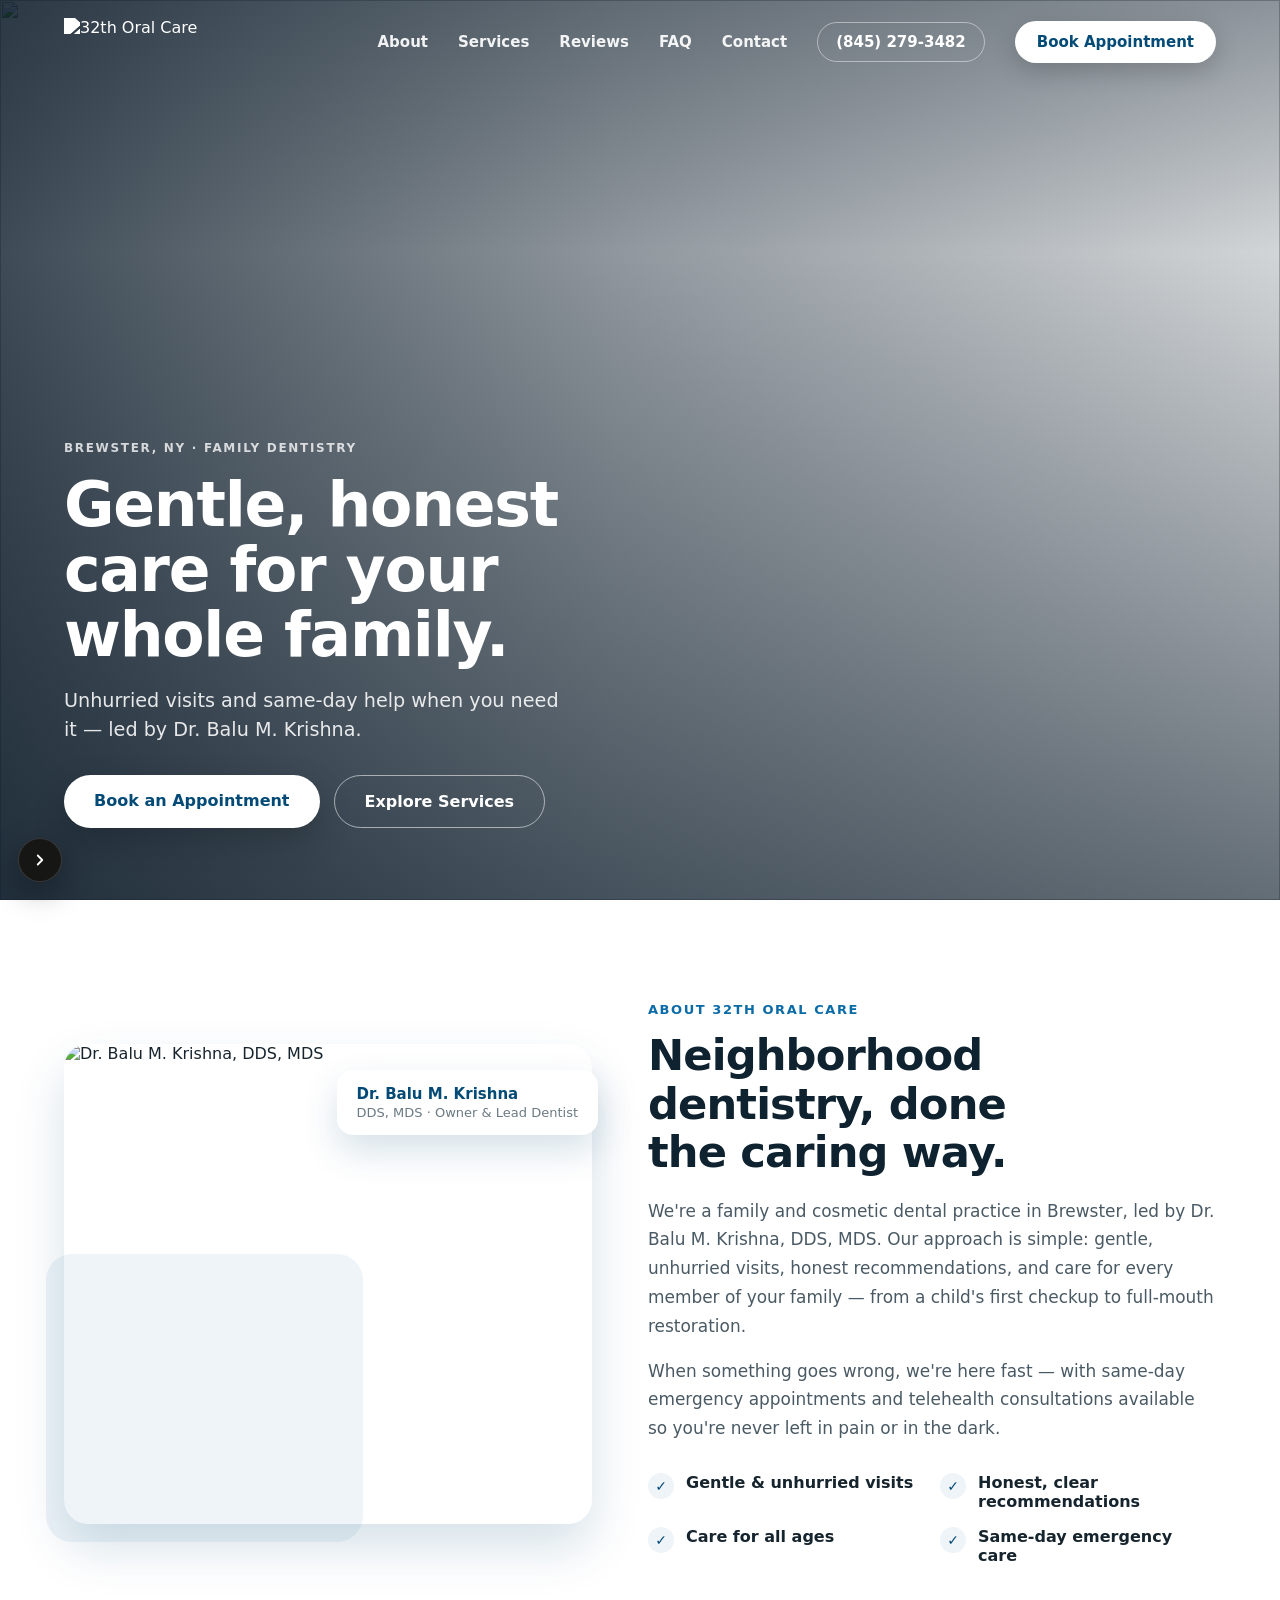
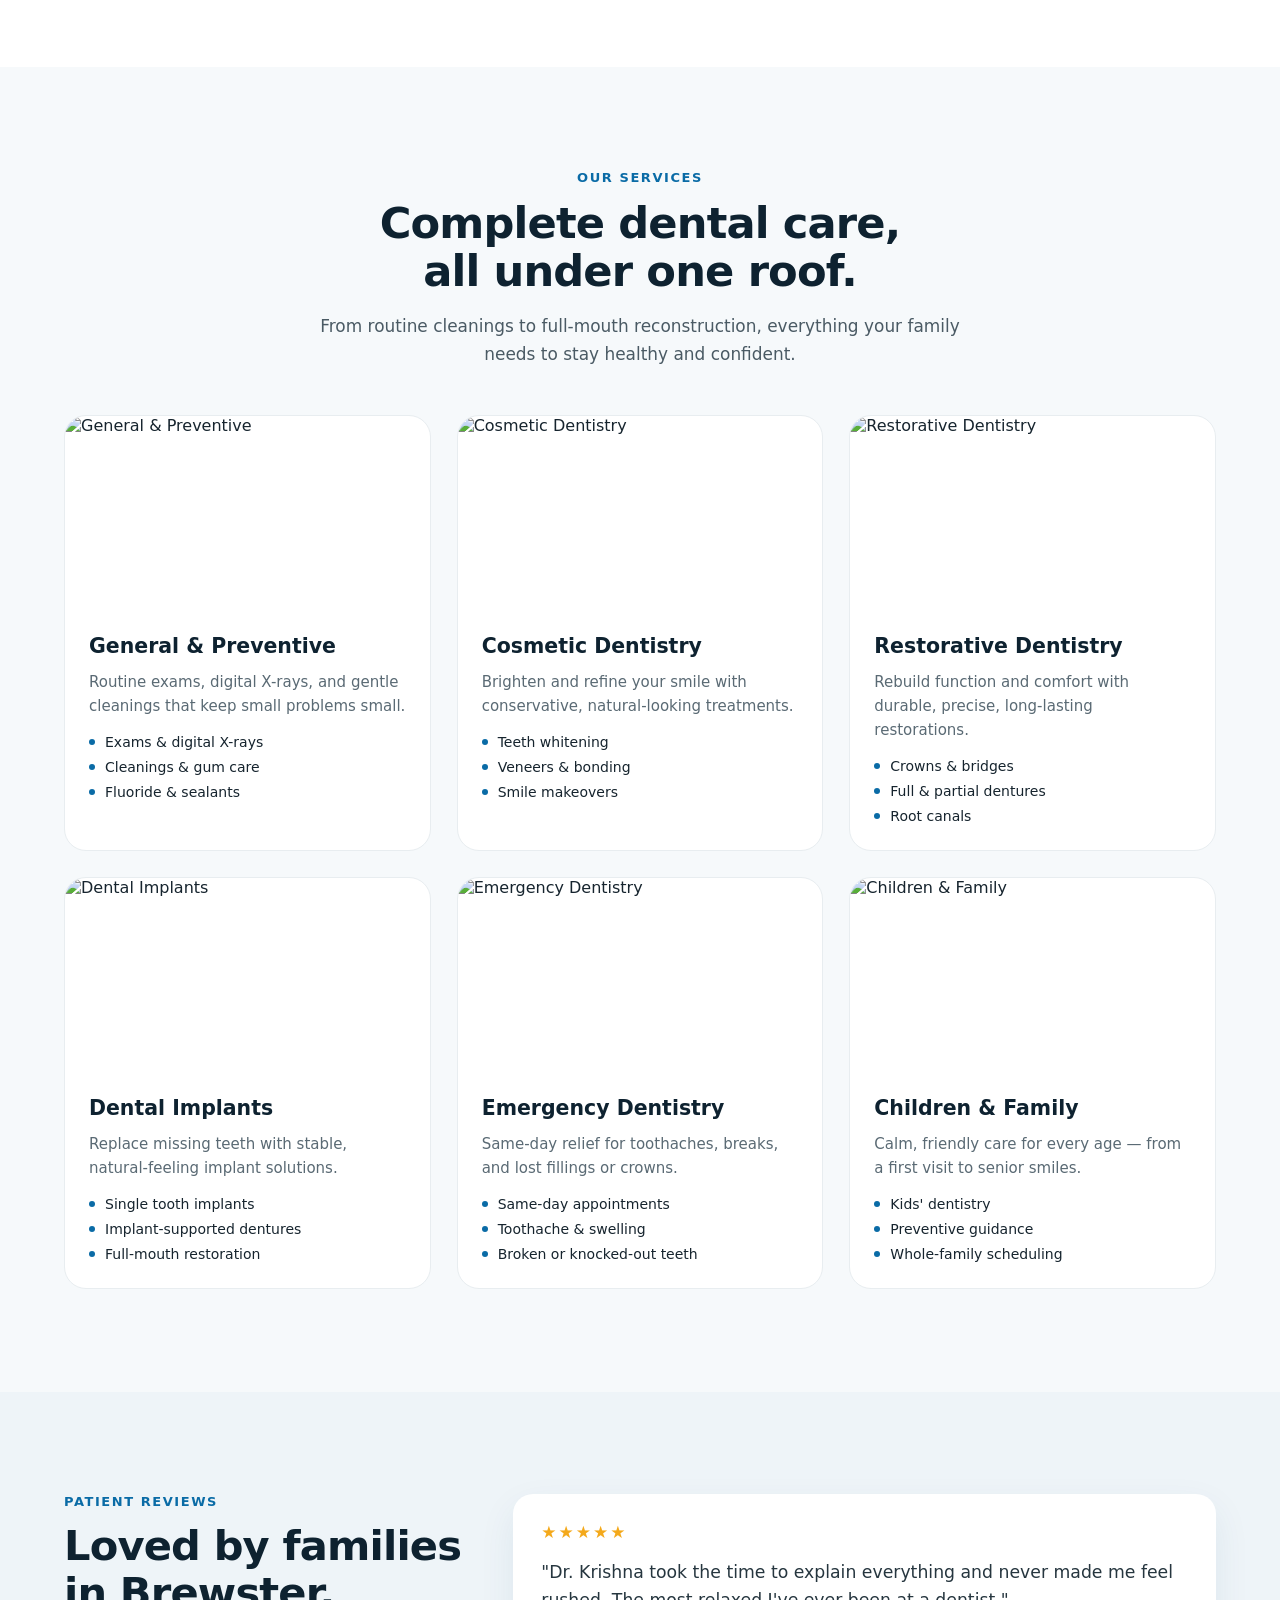
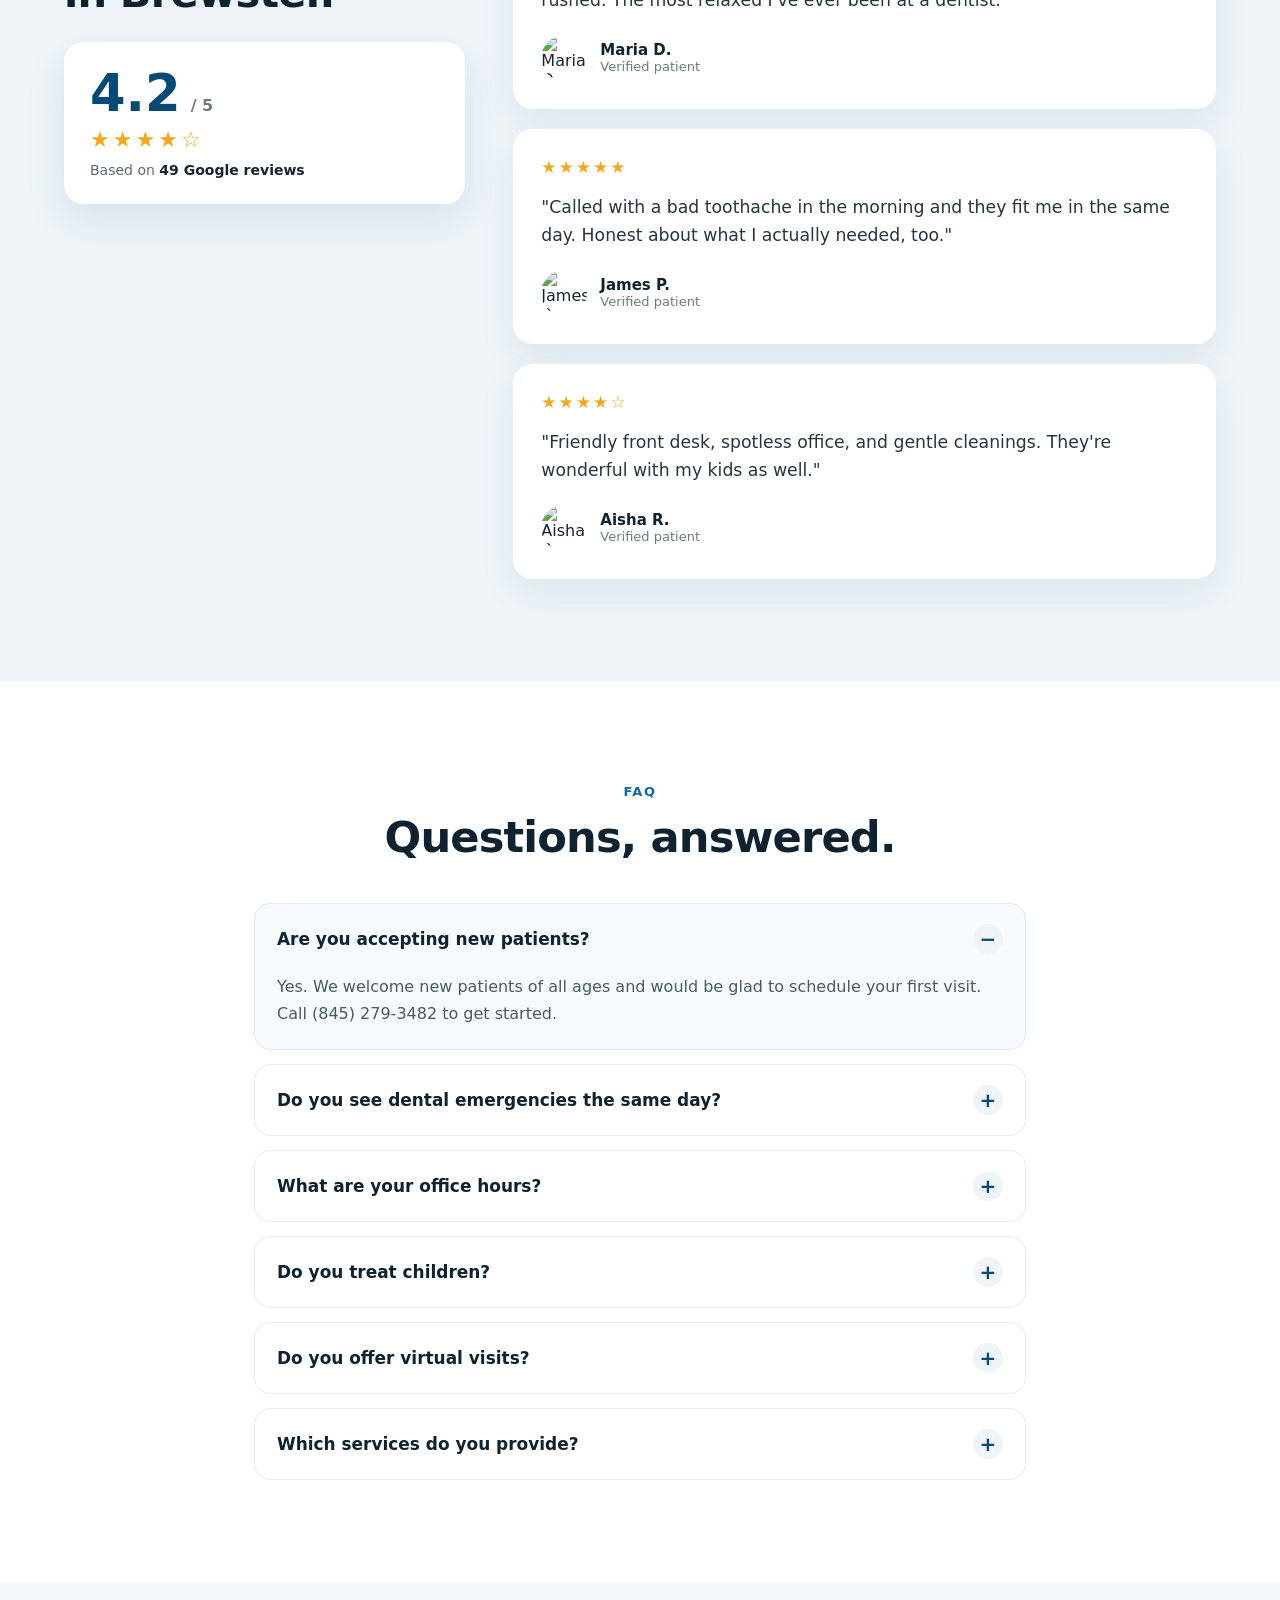
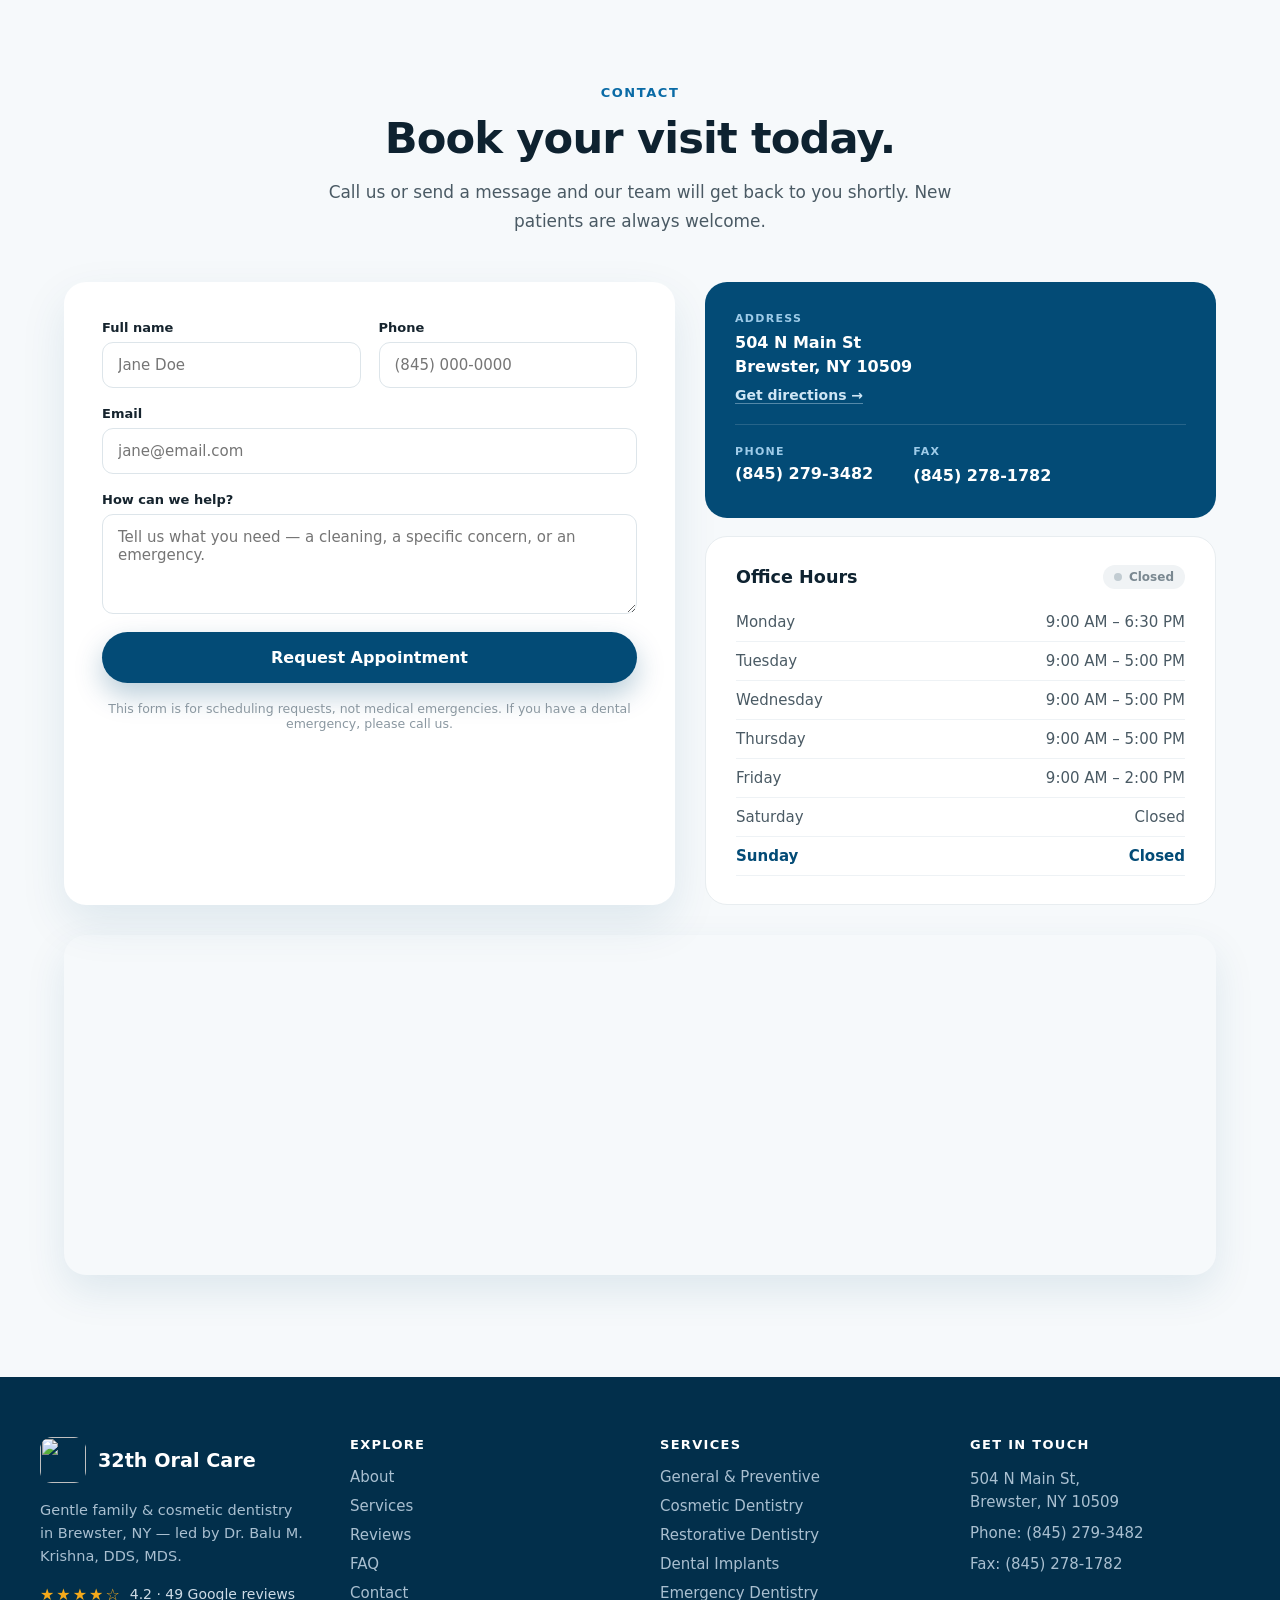
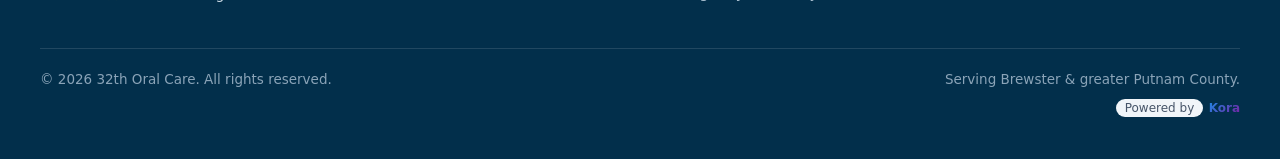
==== commit c35f2e9e: "Refactor header styles and hero section in design1.html and design3.html for improved responsiveness" ====
--- a/design1.html
+++ b/design1.html
@@ -91,10 +91,8 @@
 img { max-width: 100%; display: block; }
 input, textarea, button { font-family: inherit; }
 a { color: var(--brand); text-decoration: none; }
-main a:not(.btn-primary):not(.btn-outline):not(.nav-link):not(.nav-phone):not(.nav-cta):not(.footer-link):not(.dir-link):not(.strip-link):not(.mobile-menu-link):not(.mobile-menu-cta):hover { color: var(--brand-dark); }
-
-@keyframes floaty { 0%, 100% { transform: translateY(0); } 50% { transform: translateY(-16px); } }
-@keyframes pulsedot { 0% { box-shadow: 0 0 0 0 rgba(34, 197, 94, .55); } 70% { box-shadow: 0 0 0 9px rgba(34, 197, 94, 0); } 100% { box-shadow: 0 0 0 0 rgba(34, 197, 94, 0); } }
+main a:not(.btn-primary):not(.btn-outline):not(.nav-link):not(.nav-phone):not(.nav-cta):not(.footer-link):not(.dir-link):not(.mobile-menu-link):not(.mobile-menu-cta):hover { color: var(--brand-dark); }
+
 @keyframes fadeIn { from { opacity: 0; transform: translateY(-4px); } to { opacity: 1; transform: translateY(0); } }
 
 /* LAYOUT */
@@ -103,15 +101,16 @@
 .section-pad { padding-top: var(--section-pad); padding-bottom: var(--section-pad); }
 .section-anchor { scroll-margin-top: var(--scroll-margin); }
 
-/* NAV / HEADER */
+/* NAV / HEADER — transparent over hero, solid when scrolled */
 .site-header {
   position: fixed; top: 0; left: 0; width: 100%; z-index: 100;
   transition: background .35s ease, box-shadow .35s ease, border-color .35s ease;
-  background: var(--header-bg); box-shadow: none;
-  border-bottom: 1px solid transparent; backdrop-filter: blur(10px);
+  background: transparent; box-shadow: none;
+  border-bottom: 1px solid transparent;
 }
 .site-header.scrolled {
   background: var(--header-bg-scrolled);
+  backdrop-filter: blur(12px);
   box-shadow: 0 8px 30px rgba(3, 75, 118, .08);
   border-bottom-color: #e6ecf0;
 }
@@ -122,34 +121,52 @@
 }
 .site-header.scrolled .site-header-inner { padding-top: 10px; padding-bottom: 10px; }
 .site-logo { display: flex; align-items: center; flex-shrink: 0; }
-.site-logo img { height: 48px; width: auto; transition: height .35s ease; }
-.site-header.scrolled .site-logo img { height: 40px; }
+.site-logo img {
+  height: 48px; width: auto; transition: height .35s ease, filter .35s ease;
+  filter: brightness(0) invert(1);
+}
+.site-header.scrolled .site-logo img { height: 40px; filter: none; }
 .desktop-nav { display: flex; align-items: center; gap: 30px; }
 .nav-link {
   font-family: var(--font-display); font-weight: 600; font-size: 15px;
-  color: var(--text); transition: color .2s;
-}
-.nav-link:hover { color: var(--brand); }
+  color: rgba(255, 255, 255, .92); transition: color .2s;
+}
+.nav-link:hover { color: #ffffff; }
+.site-header.scrolled .nav-link { color: var(--text); }
+.site-header.scrolled .nav-link:hover { color: var(--brand); }
 .nav-phone {
   font-family: var(--font-display); font-weight: 700; font-size: 15px;
-  color: var(--brand); border: 1.5px solid rgba(3, 75, 118, .22);
+  color: #ffffff; border: 1.5px solid rgba(255, 255, 255, .45);
   padding: 10px 18px; border-radius: var(--radius-pill); transition: all .25s;
 }
-.nav-phone:hover { background: var(--brand-tint); border-color: var(--brand); }
+.nav-phone:hover { background: rgba(255, 255, 255, .12); border-color: #ffffff; }
+.site-header.scrolled .nav-phone {
+  color: var(--brand); border-color: rgba(3, 75, 118, .22);
+}
+.site-header.scrolled .nav-phone:hover { background: var(--brand-tint); border-color: var(--brand); }
 .nav-cta {
   font-family: var(--font-display); font-weight: 700; font-size: 15px;
-  color: #ffffff; background: var(--brand); padding: 12px 22px;
-  border-radius: var(--radius-pill); box-shadow: var(--shadow-sm); transition: all .25s;
-}
-.nav-cta:hover { background: var(--brand-dark); transform: translateY(-2px); }
+  color: var(--brand); background: #ffffff; padding: 12px 22px;
+  border-radius: var(--radius-pill); box-shadow: 0 8px 24px rgba(0, 0, 0, .18); transition: all .25s;
+}
+.nav-cta:hover { background: #f0f7fb; transform: translateY(-2px); }
+.site-header.scrolled .nav-cta {
+  color: #ffffff; background: var(--brand); box-shadow: var(--shadow-sm);
+}
+.site-header.scrolled .nav-cta:hover { background: var(--brand-dark); }
 .burger-btn {
   display: none; flex-direction: column; justify-content: center; gap: 5px;
-  width: 46px; height: 46px; border: 1px solid var(--border); background: var(--bg);
-  border-radius: 12px; cursor: pointer; padding: 0; align-items: center;
-  transition: background .2s, border-color .2s;
-}
-.burger-btn:hover { background: #f5f8fa; }
-.burger-btn span { display: block; width: 20px; height: 2px; background: var(--brand); border-radius: 2px; }
+  width: 46px; height: 46px; border: 1.5px solid rgba(255, 255, 255, .4);
+  background: rgba(255, 255, 255, .12); border-radius: 12px; cursor: pointer;
+  padding: 0; align-items: center; transition: background .2s, border-color .2s;
+}
+.burger-btn:hover { background: rgba(255, 255, 255, .22); }
+.burger-btn span { display: block; width: 20px; height: 2px; background: #ffffff; border-radius: 2px; }
+.site-header.scrolled .burger-btn {
+  border-color: var(--border); background: var(--bg);
+}
+.site-header.scrolled .burger-btn span { background: var(--brand); }
+.site-header.scrolled .burger-btn:hover { background: #f5f8fa; }
 
 /* MOBILE MENU */
 .mobile-menu { display: none; }
@@ -202,6 +219,17 @@
   display: inline-block;
 }
 .btn-outline:hover { background: var(--brand-tint); border-color: var(--brand); }
+.btn-ghost {
+  font-family: var(--font-display); font-weight: 700; font-size: 16px;
+  color: #ffffff; background: transparent; border: 1.5px solid rgba(255, 255, 255, .55);
+  padding: 16px 30px; border-radius: var(--radius-pill); transition: all .25s;
+  display: inline-block;
+}
+.btn-ghost:hover { background: rgba(255, 255, 255, .12); border-color: #ffffff; }
+.hero .btn-primary {
+  background: #ffffff; color: var(--brand); box-shadow: 0 12px 32px rgba(0, 0, 0, .22);
+}
+.hero .btn-primary:hover { background: #f0f7fb; color: var(--brand-dark); }
 
 /* TYPOGRAPHY HELPERS */
 .eyebrow {
@@ -214,88 +242,51 @@
   letter-spacing: -.02em; color: var(--ink); text-wrap: balance;
 }
 .section-lead { font-size: 1.06rem; line-height: 1.7; color: var(--text-mid); }
-
-/* HERO */
+.stars { color: var(--gold); letter-spacing: 2px; }
+.stars-md { font-size: 17px; letter-spacing: 2px; }
+.stars-xl { font-size: 22px; letter-spacing: 3px; }
+
+/* HERO — full-bleed, locked to viewport height */
 .hero {
-  padding: 130px 24px 70px;
-  background: radial-gradient(1200px 600px at 80% -5%, #e3eff7 0%, rgba(227, 239, 247, 0) 60%),
-              linear-gradient(180deg, #f7fafc 0%, #ffffff 100%);
+  position: relative;
+  height: 100vh; height: 100svh;
+  max-height: 100vh; max-height: 100svh;
+  display: flex; align-items: flex-end;
+  padding: 0; overflow: hidden; color: #ffffff;
+}
+.hero-bg {
+  position: absolute; inset: 0; z-index: 0;
+}
+.hero-bg img {
+  width: 100%; height: 100%; object-fit: cover; object-position: center center;
+  display: block;
+}
+.hero-scrim {
+  position: absolute; inset: 0; z-index: 1;
+  background:
+    linear-gradient(90deg, rgba(8, 24, 38, .78) 0%, rgba(8, 24, 38, .45) 48%, rgba(8, 24, 38, .18) 100%),
+    linear-gradient(180deg, rgba(8, 24, 38, .35) 0%, transparent 28%, rgba(8, 24, 38, .55) 100%);
 }
 .hero-inner {
-  max-width: var(--max-width); margin: 0 auto;
-  display: flex; flex-wrap: wrap; align-items: center; gap: 48px;
-}
-.hero-content { flex: 1 1 420px; min-width: 300px; }
-.hero-badge {
-  display: inline-flex; align-items: center; gap: 8px;
-  background: var(--brand-tint); color: var(--brand);
+  position: relative; z-index: 2;
+  width: 100%; max-width: var(--max-width); margin: 0 auto;
+  padding: 140px 24px 72px;
+}
+.hero-content { max-width: 580px; }
+.hero-kicker {
   font-family: var(--font-display); font-weight: 700; font-size: 12px;
-  letter-spacing: .09em; padding: 8px 15px; border-radius: var(--radius-pill);
-  text-transform: uppercase;
+  letter-spacing: .14em; text-transform: uppercase; color: rgba(255, 255, 255, .78);
 }
 .hero-title {
   font-family: var(--font-display); font-weight: 800;
-  font-size: clamp(2.3rem, 5.2vw, 3.7rem); line-height: 1.06;
-  letter-spacing: -.02em; margin-top: 22px; color: var(--ink); text-wrap: balance;
+  font-size: clamp(2.4rem, 5.5vw, 3.85rem); line-height: 1.05;
+  letter-spacing: -.02em; margin-top: 18px; color: #ffffff; text-wrap: balance;
 }
 .hero-desc {
-  font-size: clamp(1.02rem, 1.6vw, 1.2rem); line-height: 1.65;
-  color: var(--text-mid); margin-top: 22px; max-width: 560px;
-}
-.hero-actions { display: flex; flex-wrap: wrap; gap: 14px; margin-top: 32px; }
-.hero-meta { display: flex; flex-wrap: wrap; align-items: center; gap: 22px; margin-top: 34px; }
-.hero-rating { display: flex; align-items: center; gap: 10px; }
-.stars { color: var(--gold); letter-spacing: 2px; }
-.stars-lg { font-size: 20px; }
-.stars-md { font-size: 17px; letter-spacing: 2px; }
-.stars-xl { font-size: 22px; letter-spacing: 3px; }
-.rating-value { font-weight: 700; color: var(--ink); }
-.rating-meta { color: var(--text-light); font-size: 14px; }
-.hero-divider { width: 1px; height: 26px; background: #dce3e8; }
-.hero-trust { font-size: 14px; color: var(--text-light); }
-.hero-visual { flex: 1 1 380px; min-width: 300px; position: relative; }
-.hero-accent {
-  position: absolute; inset: -18px -18px auto auto; width: 78%; height: 78%;
-  background: linear-gradient(135deg, var(--brand), var(--brand-light));
-  border-radius: 32px; z-index: 0; animation: floaty 7s ease-in-out infinite;
-}
-.hero-img {
-  position: relative; z-index: 1; width: 100%;
-  height: clamp(360px, 46vw, 520px); object-fit: cover;
-  border-radius: var(--radius-xl); box-shadow: 0 30px 60px rgba(3, 75, 118, .22);
-}
-.hero-status-card {
-  position: absolute; z-index: 2; left: -6px; bottom: 26px;
-  background: var(--bg); border-radius: var(--radius-md); padding: 16px 20px;
-  box-shadow: var(--shadow-lg); display: flex; align-items: center; gap: 13px;
-}
-.status-dot {
-  width: 11px; height: 11px; border-radius: 50%; flex-shrink: 0;
-}
-.status-dot-open { background: var(--green); animation: pulsedot 2s infinite; }
-.status-dot-closed { background: #c2ccd2; }
-.status-dot-open, .status-dot-closed { display: none; }
-body.is-open .status-dot-open { display: inline-block; }
-body.is-closed .status-dot-closed { display: inline-block; }
-.status-label { font-family: var(--font-display); font-weight: 700; font-size: 14px; color: var(--ink); }
-.status-sub { font-size: 12px; color: var(--text-light); }
-
-/* INFO STRIP */
-.info-strip { background: var(--brand); color: #ffffff; }
-.info-strip-inner {
-  max-width: var(--max-width); margin: 0 auto; padding: 22px 24px;
-  display: flex; flex-wrap: wrap; gap: 14px 40px;
-  align-items: center; justify-content: center;
-}
-.strip-item { display: flex; align-items: center; gap: 12px; min-width: 200px; }
-.strip-item:first-child { min-width: 220px; }
-.strip-label {
-  font-family: var(--font-display); font-weight: 700; font-size: 11px;
-  letter-spacing: .12em; color: var(--brand-muted);
-}
-.strip-value { font-weight: 600; font-size: 15px; }
-.strip-link { color: #ffffff; font-weight: 600; font-size: 15px; transition: color .2s; }
-.strip-link:hover { color: var(--strip-link-hover); }
+  font-size: clamp(1.05rem, 1.6vw, 1.2rem); line-height: 1.55;
+  color: rgba(255, 255, 255, .88); margin-top: 18px; max-width: 42ch;
+}
+.hero-actions { display: flex; flex-wrap: wrap; gap: 14px; margin-top: 30px; }
 
 /* ABOUT */
 .about-section { background: var(--bg); }
@@ -610,6 +601,29 @@
 @media (max-width: 860px) {
   .desktop-nav { display: none !important; }
   .burger-btn { display: flex !important; }
+  .hero-inner { padding: 96px 20px 36px; }
+  .hero-title {
+    font-size: clamp(1.85rem, 7.5vw, 2.55rem);
+    margin-top: 12px;
+  }
+  .hero-desc {
+    font-size: 1rem; line-height: 1.45; margin-top: 12px;
+  }
+  .hero-actions { gap: 10px; margin-top: 20px; }
+  .hero .btn-primary,
+  .hero .btn-ghost { padding: 13px 22px; font-size: 15px; }
+  .hero-scrim {
+    background:
+      linear-gradient(180deg, rgba(8, 24, 38, .45) 0%, rgba(8, 24, 38, .55) 40%, rgba(8, 24, 38, .82) 100%);
+  }
+}
+@media (max-width: 860px) and (max-height: 700px) {
+  .hero-inner { padding: 88px 20px 28px; }
+  .hero-title { font-size: clamp(1.7rem, 7vw, 2.2rem); margin-top: 10px; }
+  .hero-desc { font-size: .95rem; margin-top: 10px; }
+  .hero-actions { margin-top: 14px; }
+  .hero .btn-primary,
+  .hero .btn-ghost { padding: 12px 20px; font-size: 14px; }
 }
 @media (min-width: 861px) {
   .desktop-nav { display: flex !important; }
@@ -621,8 +635,7 @@
   .design-switcher a { padding: 7px 10px; font-size: 10px; }
 }
 @media (prefers-reduced-motion: reduce) {
-  .hero-accent { animation: none !important; }
-  .status-dot-open { animation: none !important; }
+  .hero-bg img { transition: none; }
 }
 
 </style>
@@ -671,53 +684,19 @@
 <div id="top"></div>
 <!-- HERO -->
 <section class="hero">
+<div class="hero-bg" aria-hidden="true">
+<img alt="" src="https://quseprdus1.blob.core.windows.net/kora-business-images/v2-uploads/d9d3e3cf-e6f3-44e0-9876-83a0b241d44f/c9df57a8-27b8-43ba-931c-c99f0c99c4f9-hero-patient.webp"/>
+</div>
+<div class="hero-scrim" aria-hidden="true"></div>
 <div class="hero-inner">
 <div class="hero-content" data-delay="0" data-reveal="">
-<div class="hero-badge">Brewster, NY · Family &amp; Cosmetic Dentistry</div>
-<h1 class="hero-title">Gentle, honest dental care for your whole family.</h1>
-<p class="hero-desc">At 32th Oral Care, Dr. Balu M. Krishna and our team take the time to listen, explain, and treat you like a neighbor — with same-day emergency care when you need it most.</p>
+<p class="hero-kicker">Brewster, NY · Family dentistry</p>
+<h1 class="hero-title">Gentle, honest care for your whole family.</h1>
+<p class="hero-desc">Unhurried visits and same-day help when you need it — led by Dr. Balu M. Krishna.</p>
 <div class="hero-actions">
 <a class="btn-primary" href="#contact">Book an Appointment</a>
-<a class="btn-outline" href="#services">Explore Services</a>
-</div>
-<div class="hero-meta">
-<div class="hero-rating">
-<span class="stars stars-lg">★★★★☆</span>
-<span class="rating-value">4.2</span>
-<span class="rating-meta">· 49 Google reviews</span>
-</div>
-<div class="hero-divider"></div>
-<div class="hero-trust">Trusted across Putnam County</div>
-</div>
-</div>
-<div class="hero-visual" data-delay="120" data-reveal="">
-<div class="hero-accent"></div>
-<img alt="Smiling patient at 32th Oral Care" class="hero-img" src="https://quseprdus1.blob.core.windows.net/kora-business-images/v2-uploads/d9d3e3cf-e6f3-44e0-9876-83a0b241d44f/c9df57a8-27b8-43ba-931c-c99f0c99c4f9-hero-patient.webp"/>
-<div class="hero-status-card">
-<span class="status-dot status-dot-open status-open hero-pulse"></span>
-<span class="status-dot status-dot-closed status-closed"></span>
-<div>
-<div class="status-label">Checking hours…</div>
-<div class="status-sub"><span data-today-label=""></span> hours</div>
-</div>
-</div>
-</div>
-</div>
-</section>
-<!-- QUICK INFO STRIP -->
-<section class="info-strip">
-<div class="info-strip-inner">
-<div class="strip-item">
-<span class="strip-label">VISIT</span>
-<span class="strip-value">504 N Main St, Brewster, NY 10509</span>
-</div>
-<div class="strip-item">
-<span class="strip-label">CALL</span>
-<a class="strip-link" href="tel:+18452793482">(845) 279-3482</a>
-</div>
-<div class="strip-item">
-<span class="strip-label">CARE</span>
-<span class="strip-value">Same-day emergencies · All ages</span>
+<a class="btn-ghost" href="#services">Explore Services</a>
+</div>
 </div>
 </div>
 </section>
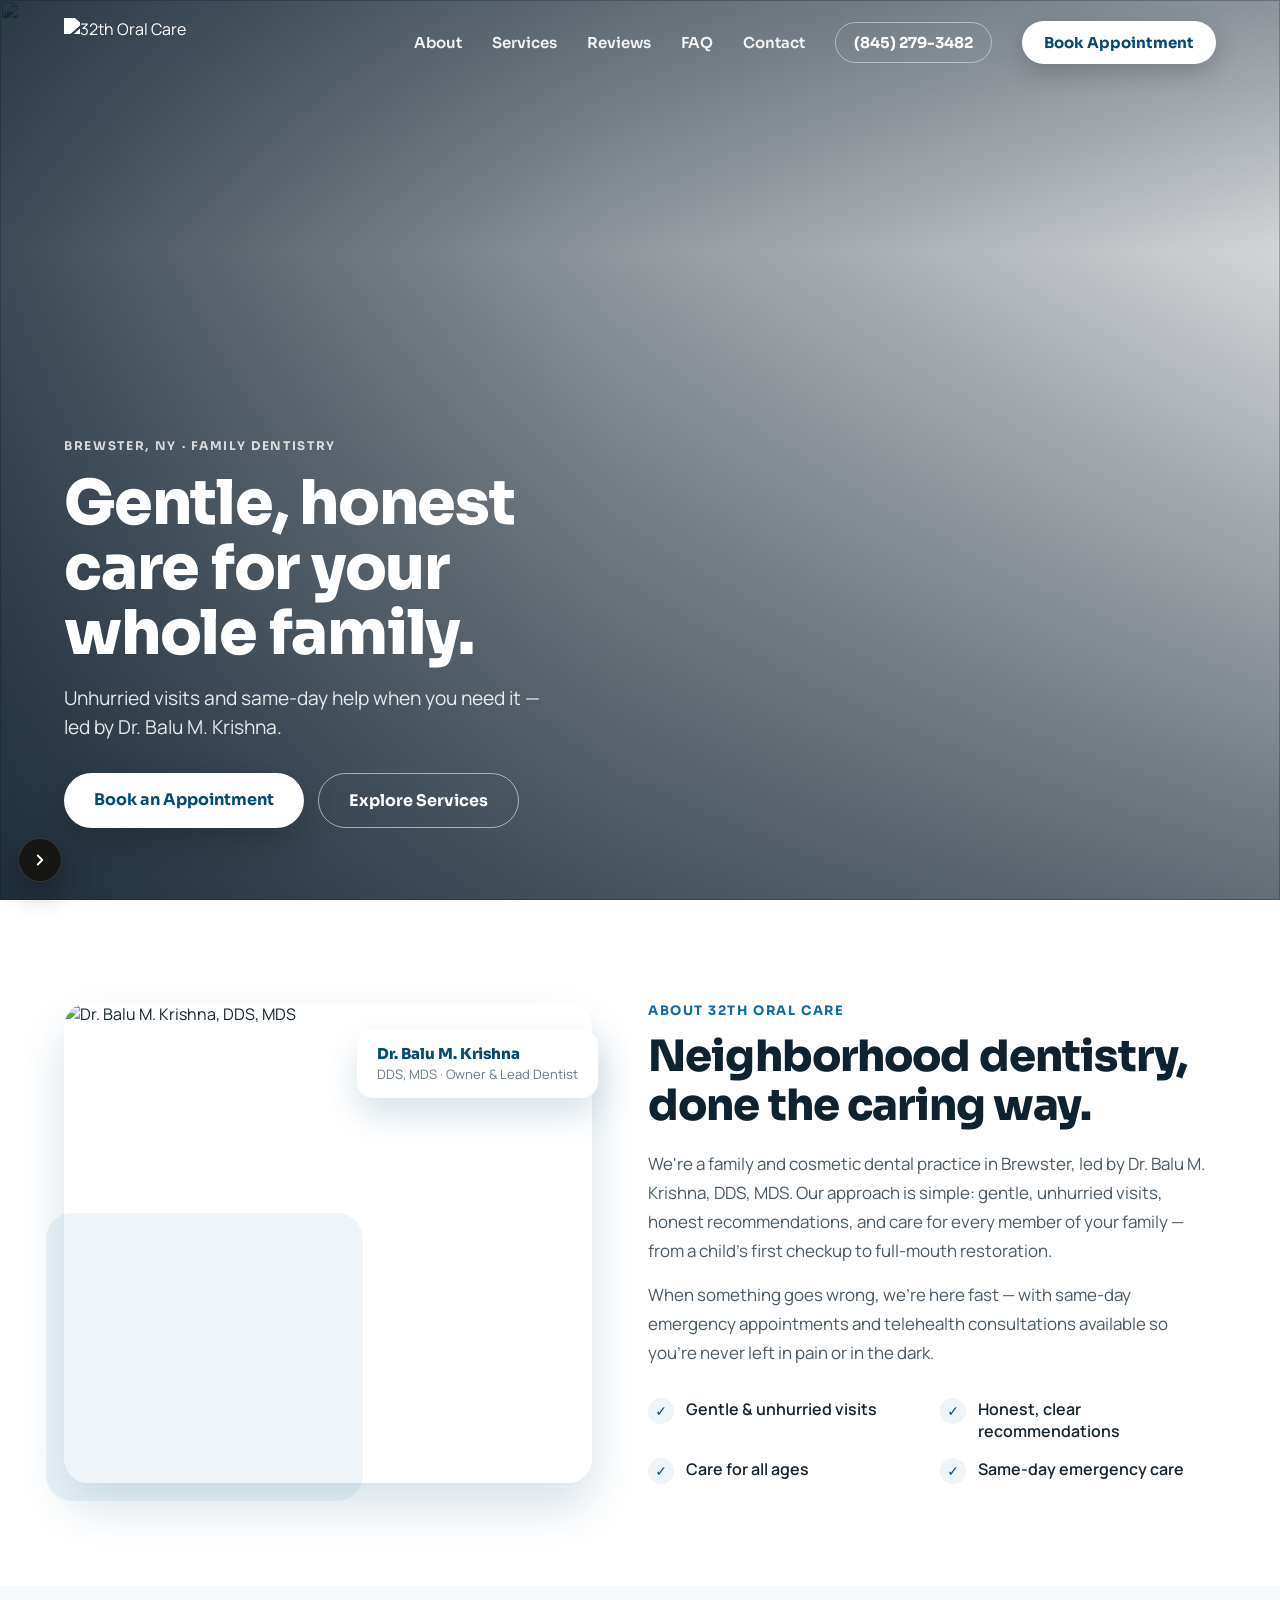
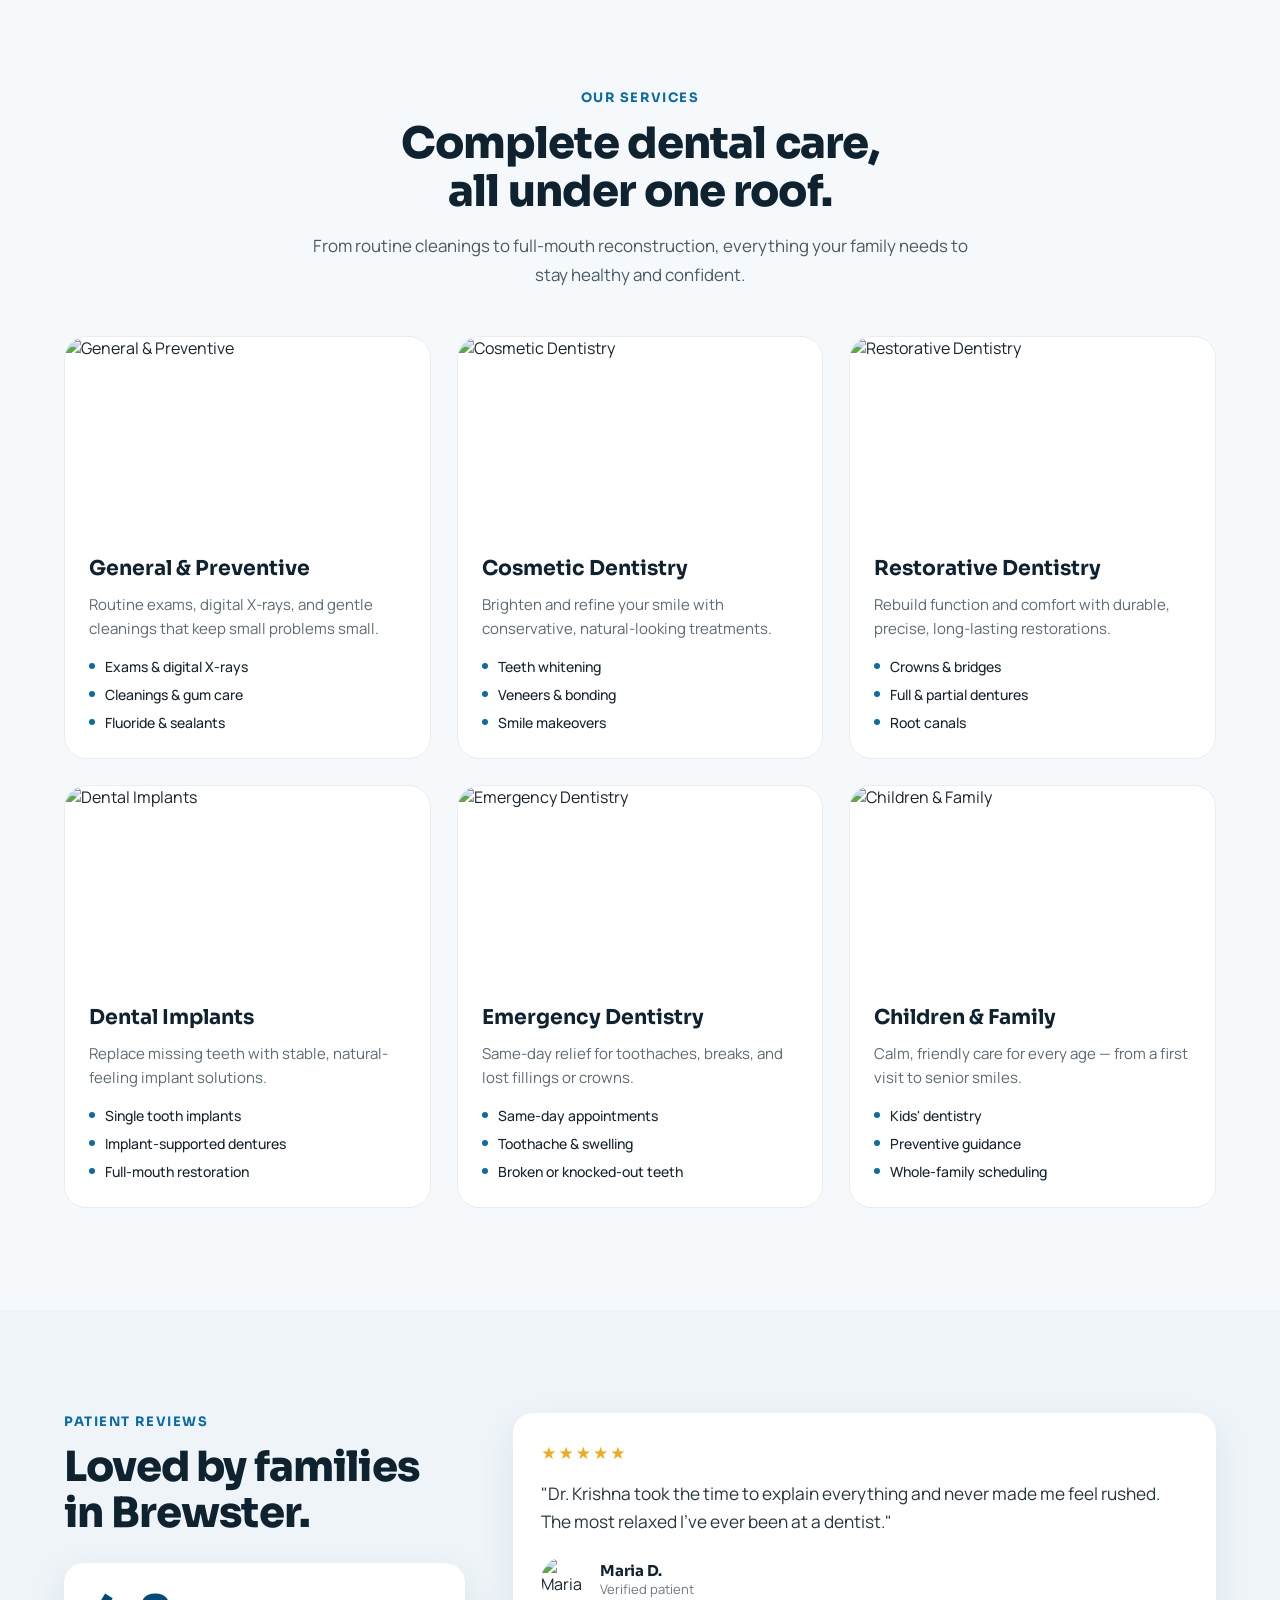
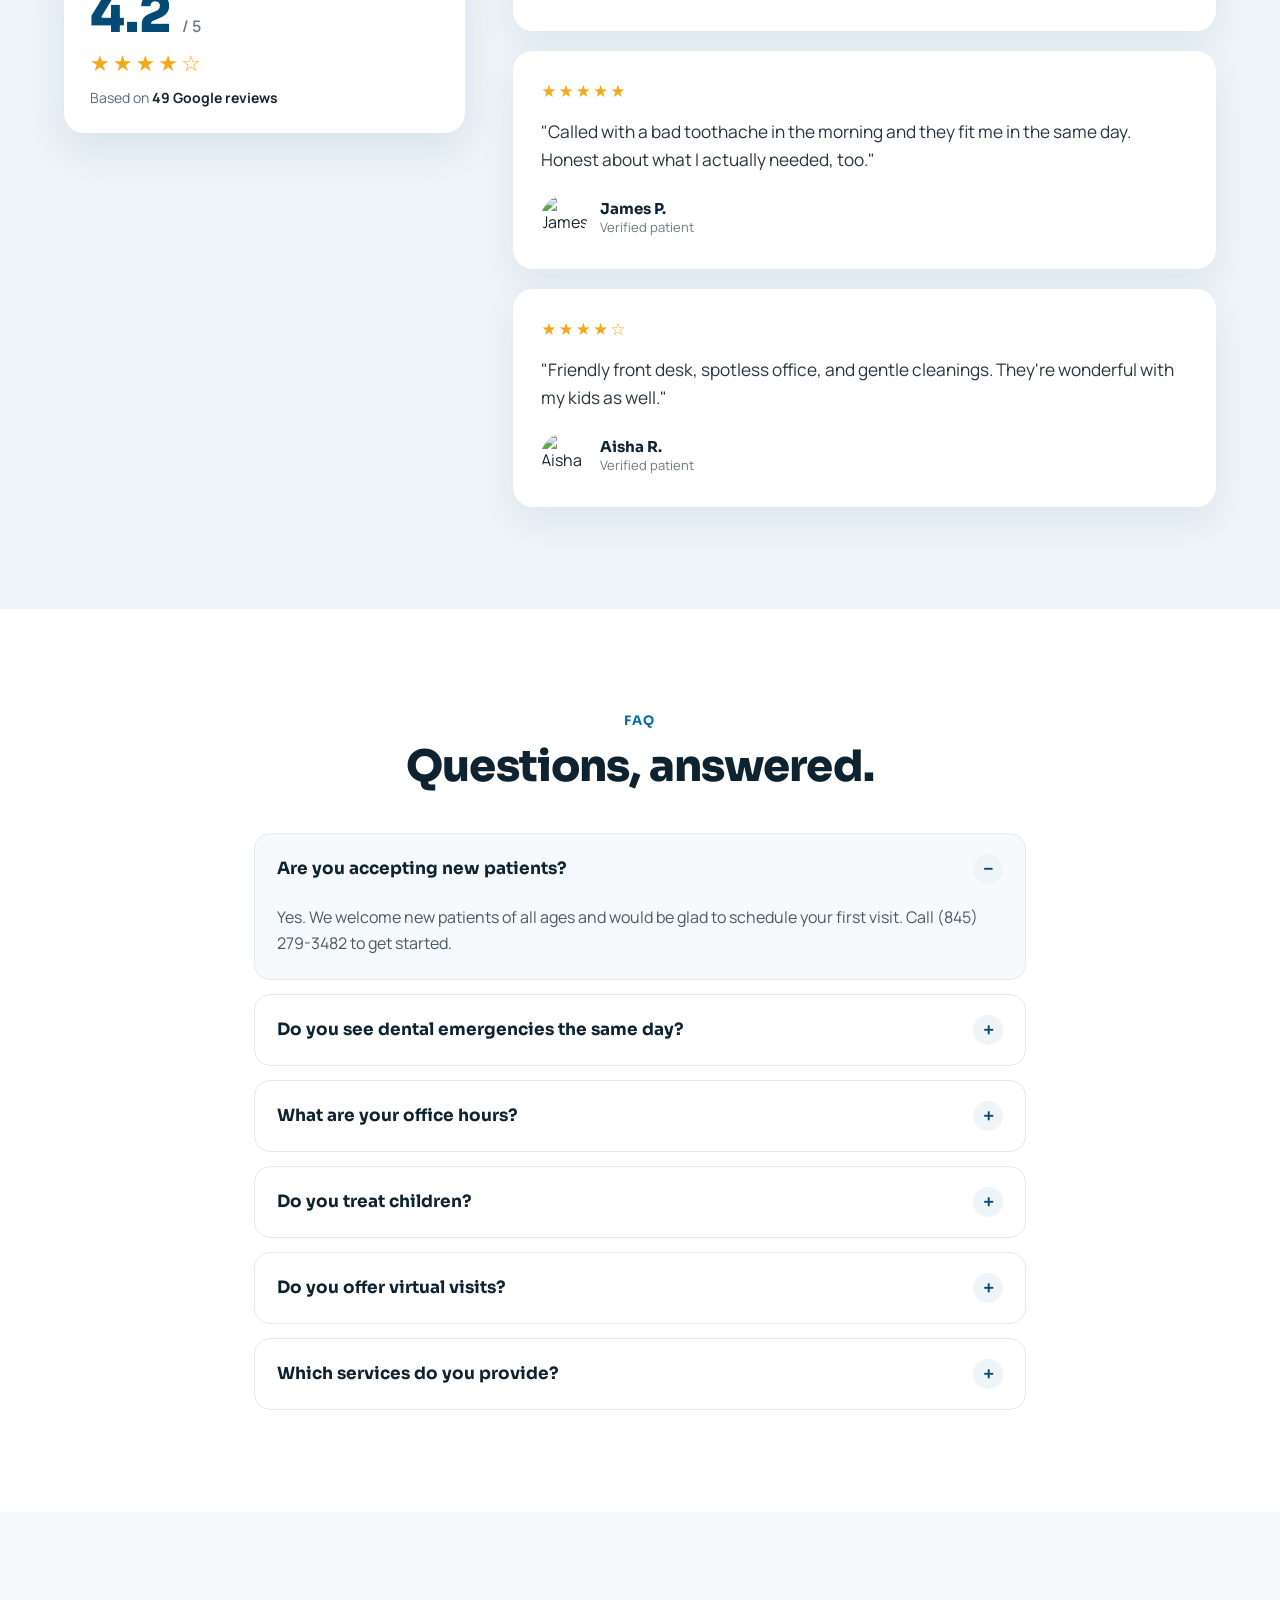
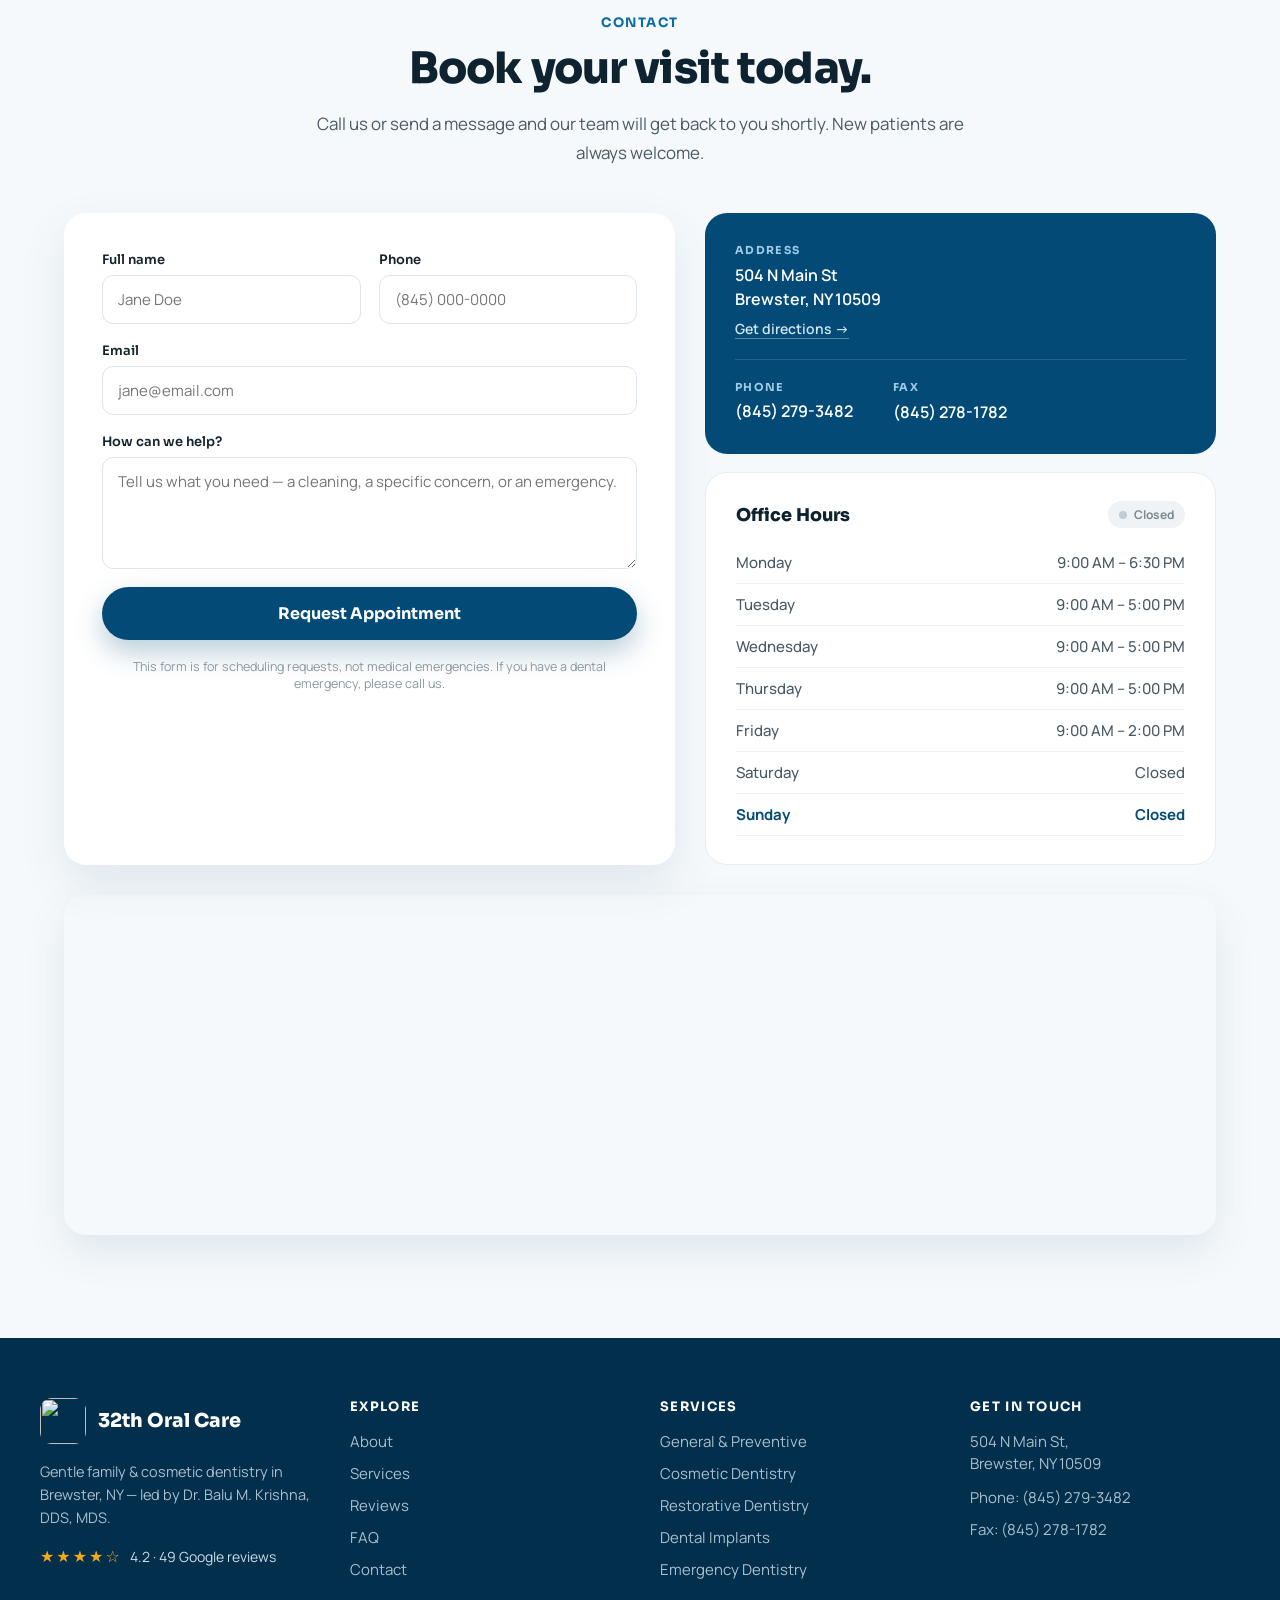
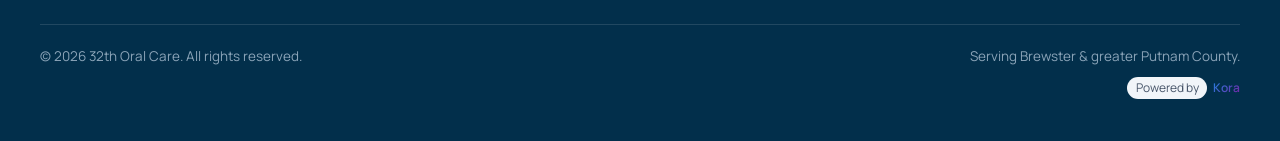
==== commit 8357d4cc: "Revise design elements for 32th Oral Care website, including updates to DESIGN.md for a new clinical" ====
--- a/design1.html
+++ b/design1.html
@@ -16,8 +16,8 @@
 <meta content="32th Oral Care – Gentle Family Dentistry in Brewster, New York" name="twitter:title"/>
 <meta content="Warm, modern family and cosmetic dentistry in Brewster, NY. Led by Dr. Balu M. Krishna, DDS, MDS." name="twitter:description"/>
 <meta content="https://quseprdus1.blob.core.windows.net/kora-business-images/user-media/d9d3e3cf-e6f3-44e0-9876-83a0b241d44f/de8c94d8-887e-4625-825f-ec262dbc28df/1789559559_u29vml.png" name="twitter:image"/>
-<link href="https://quseprdus1.blob.core.windows.net/kora-business-images/user-media/d9d3e3cf-e6f3-44e0-9876-83a0b241d44f/de8c94d8-887e-4625-825f-ec262dbc28df/1789559559_u29vml.png" rel="icon" type="image/png"/>
-<link href="https://quseprdus1.blob.core.windows.net/kora-business-images/user-media/d9d3e3cf-e6f3-44e0-9876-83a0b241d44f/de8c94d8-887e-4625-825f-ec262dbc28df/1789559559_u29vml.png" rel="apple-touch-icon"/>
+<link href="https://quseprdus1.blob.core.windows.net/kora-business-images/user-media/d9d3e3cf-e6f3-44e0-9876-83a0b241d44f/de8c94d8-887e-4625-825f-ec262dbc28df/1789559545_u0r1os.jpg" rel="icon" type="image/jpeg"/>
+<link href="https://quseprdus1.blob.core.windows.net/kora-business-images/user-media/d9d3e3cf-e6f3-44e0-9876-83a0b241d44f/de8c94d8-887e-4625-825f-ec262dbc28df/1789559545_u0r1os.jpg" rel="apple-touch-icon"/>
 <script>
   window.KORA_SITE_CONFIG = {
     apiBaseUrl: "https://kora-agent.grubtok.com",
@@ -29,8 +29,8 @@
 <!-- KORA_GOOGLE_FONTS_START -->
 <link rel="preconnect" href="https://fonts.googleapis.com">
 <link rel="preconnect" href="https://fonts.gstatic.com" crossorigin>
-<link rel="preload" as="style" href="https://fonts.googleapis.com/css2?family=Nunito:wght@400;600;700&amp;family=Inter:wght@400;600;700&amp;display=swap" onload="this.onload=null;this.rel='stylesheet'">
-<noscript><link rel="stylesheet" href="https://fonts.googleapis.com/css2?family=Nunito:wght@400;600;700&amp;family=Inter:wght@400;600;700&amp;display=swap"></noscript>
+<link rel="preload" as="style" href="https://fonts.googleapis.com/css2?family=Manrope:wght@400;600;700;800&amp;family=Sora:wght@600;700;800&amp;display=swap" onload="this.onload=null;this.rel='stylesheet'">
+<noscript><link rel="stylesheet" href="https://fonts.googleapis.com/css2?family=Manrope:wght@400;600;700;800&amp;family=Sora:wght@600;700;800&amp;display=swap"></noscript>
 <!-- KORA_GOOGLE_FONTS_END -->
 <style>
 
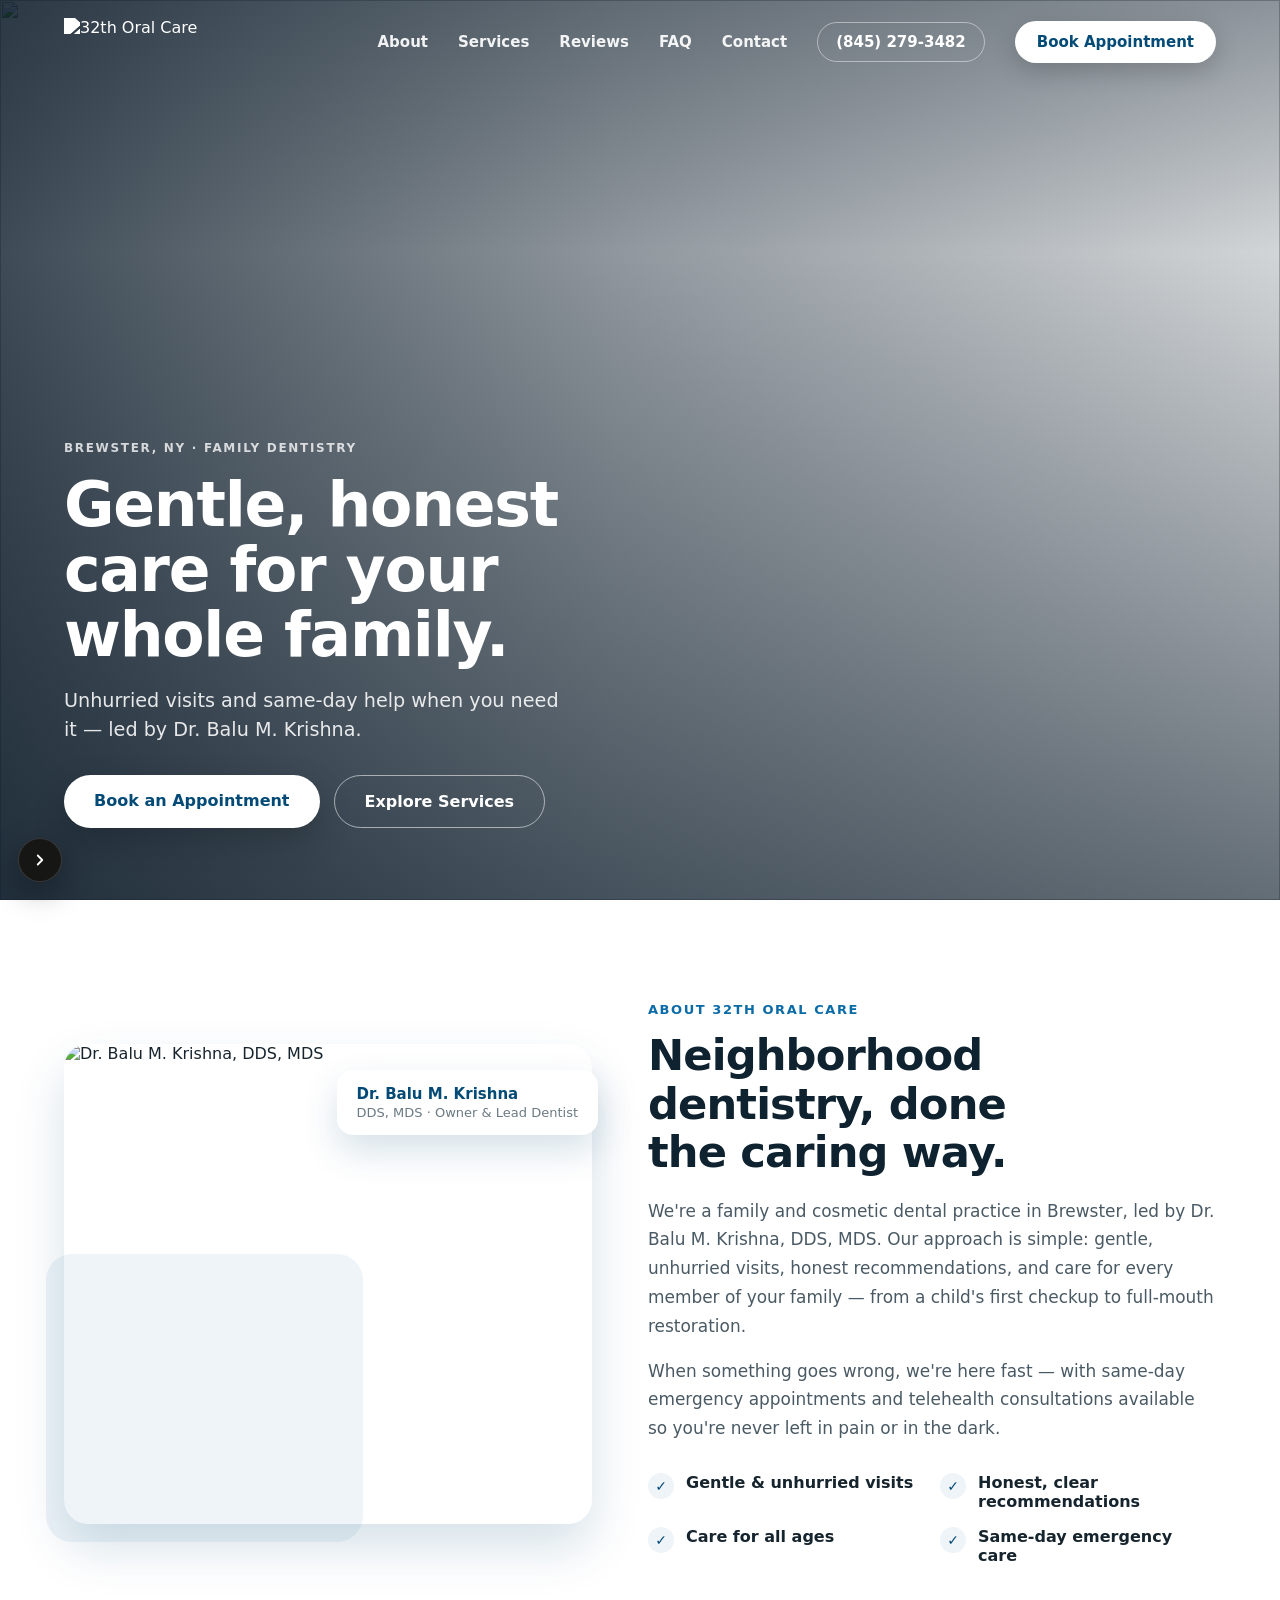
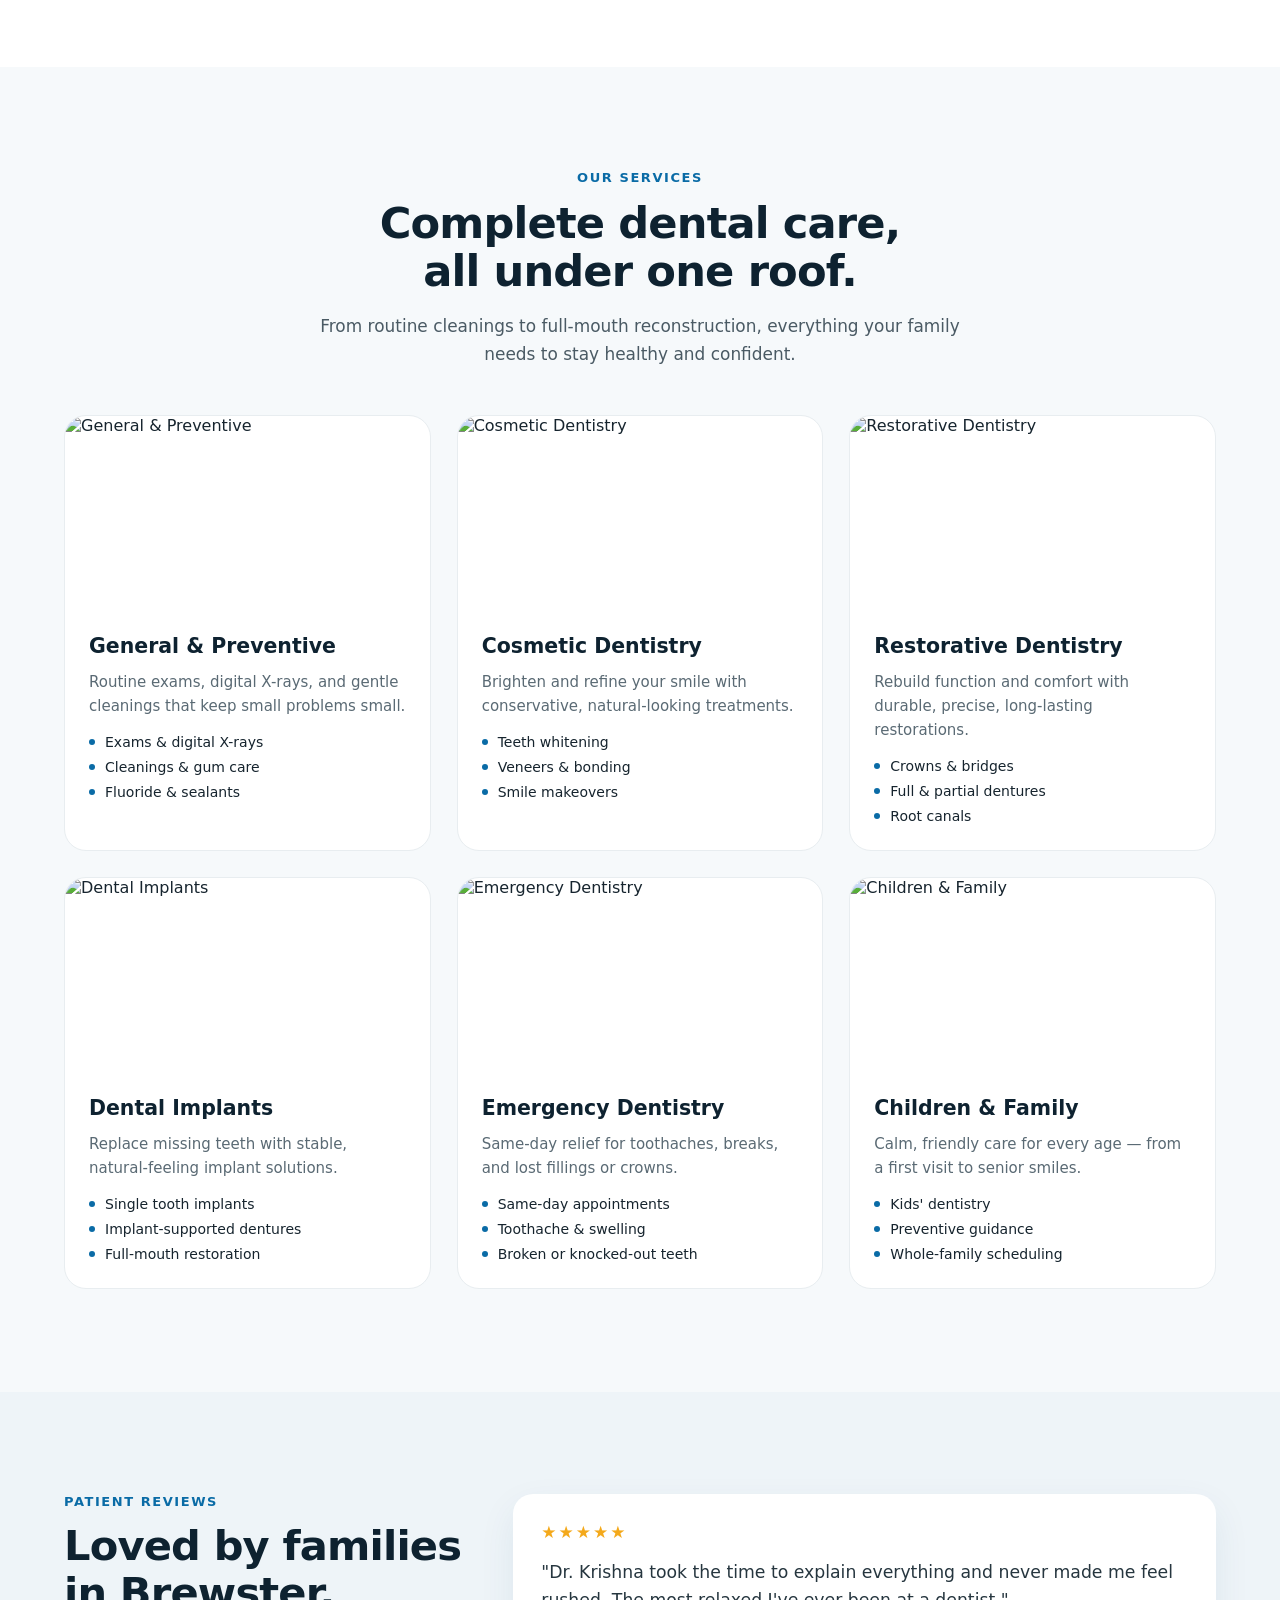
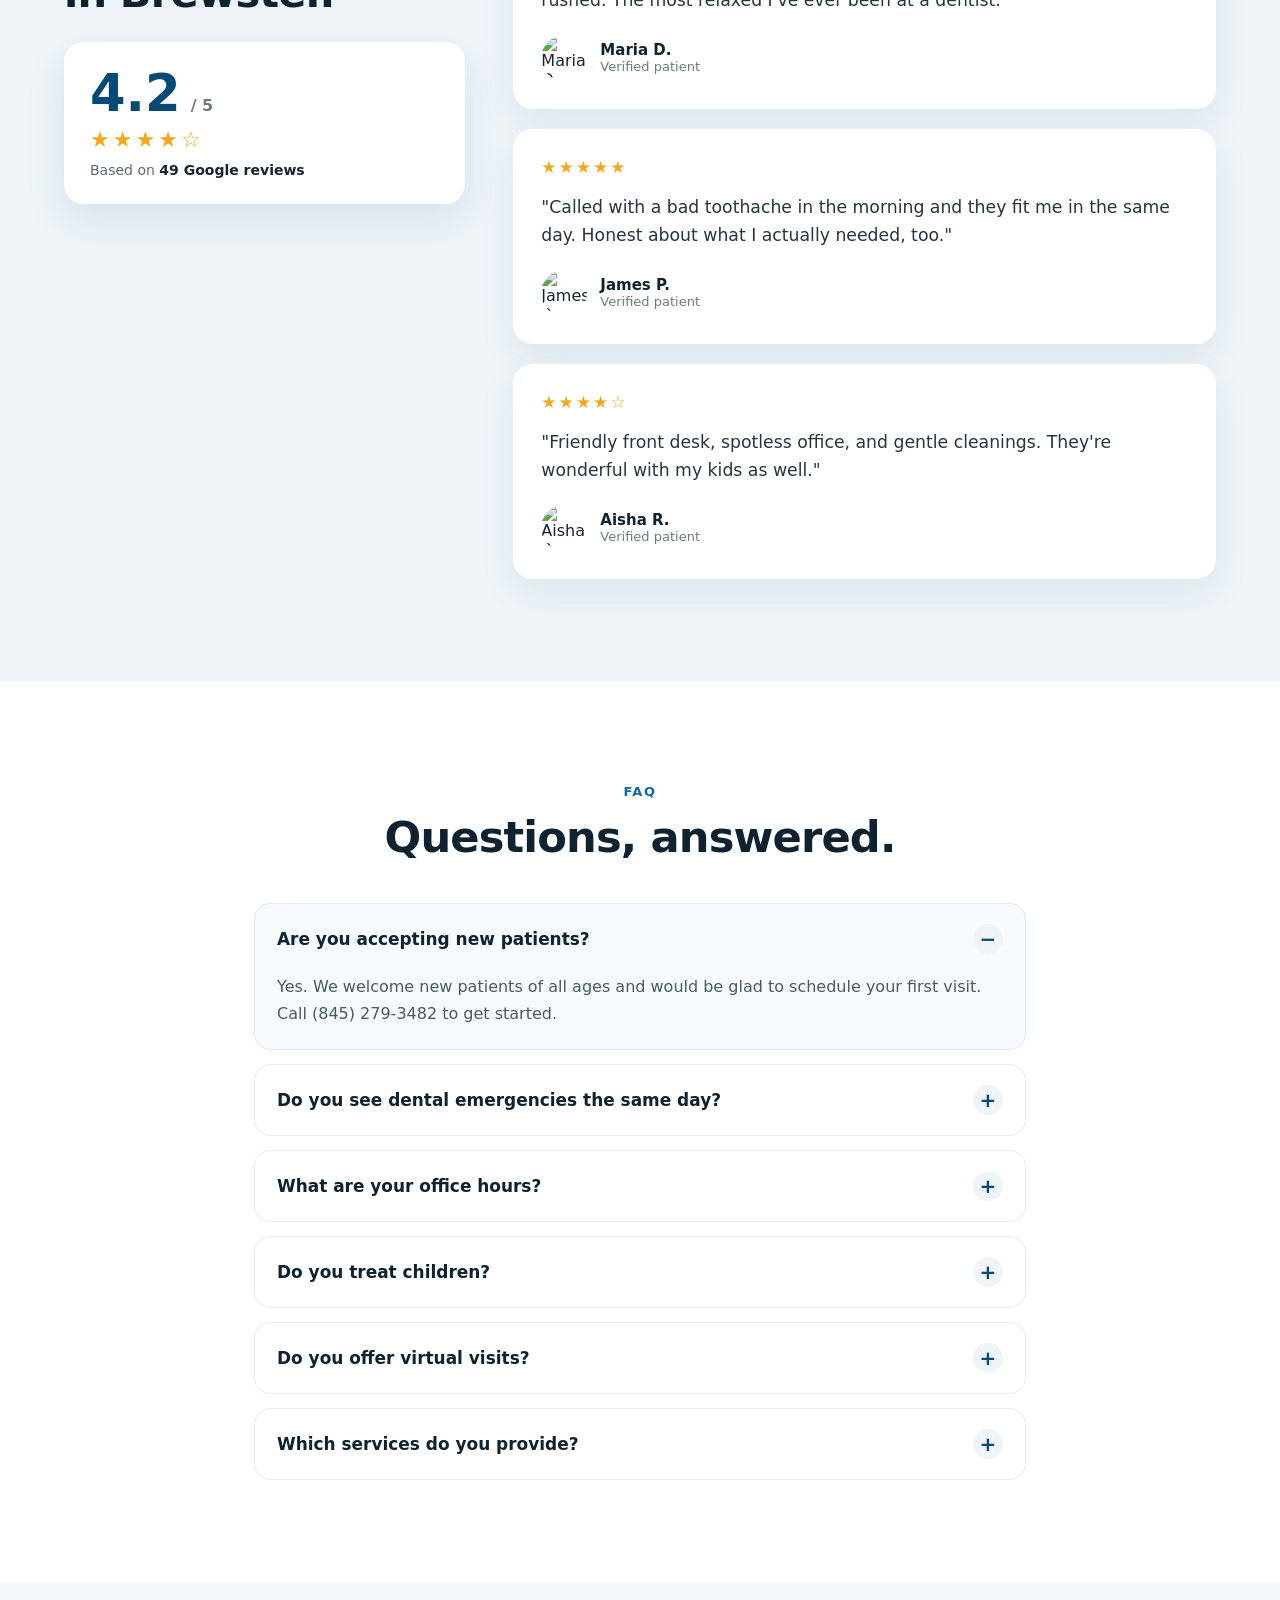
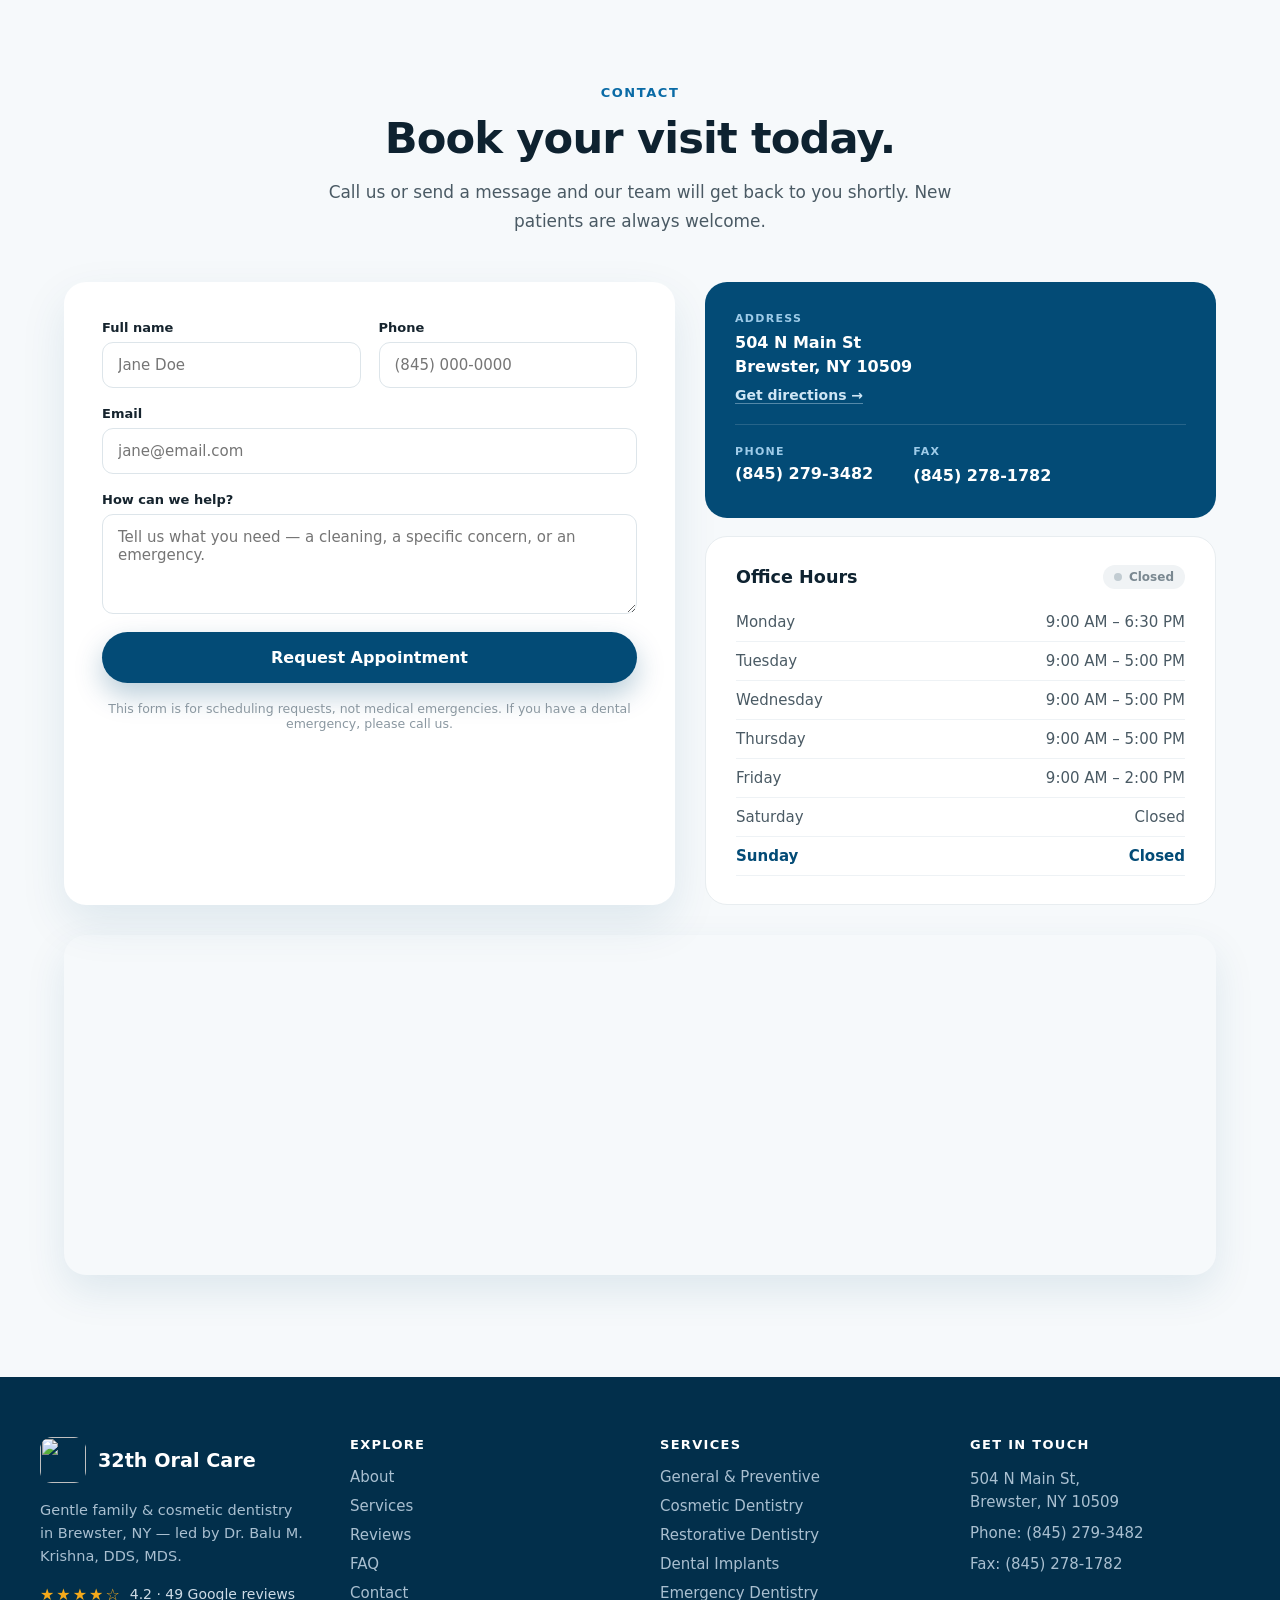
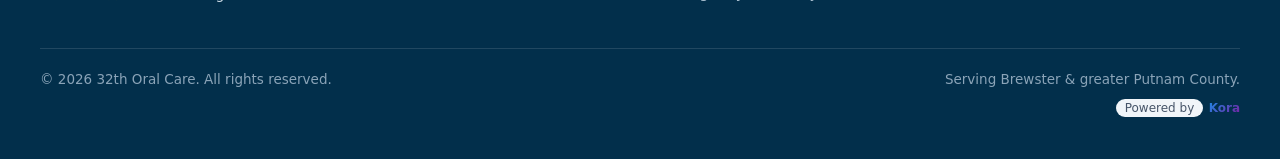
==== commit 241b0978: "Agent V2 website publish" ====
--- a/design1.html
+++ b/design1.html
@@ -29,8 +29,8 @@
 <!-- KORA_GOOGLE_FONTS_START -->
 <link rel="preconnect" href="https://fonts.googleapis.com">
 <link rel="preconnect" href="https://fonts.gstatic.com" crossorigin>
-<link rel="preload" as="style" href="https://fonts.googleapis.com/css2?family=Manrope:wght@400;600;700;800&amp;family=Sora:wght@600;700;800&amp;display=swap" onload="this.onload=null;this.rel='stylesheet'">
-<noscript><link rel="stylesheet" href="https://fonts.googleapis.com/css2?family=Manrope:wght@400;600;700;800&amp;family=Sora:wght@600;700;800&amp;display=swap"></noscript>
+<link rel="preload" as="style" href="https://fonts.googleapis.com/css2?family=Nunito:wght@400;600;700&amp;family=Inter:wght@400;600;700&amp;display=swap" onload="this.onload=null;this.rel='stylesheet'">
+<noscript><link rel="stylesheet" href="https://fonts.googleapis.com/css2?family=Nunito:wght@400;600;700&amp;family=Inter:wght@400;600;700&amp;display=swap"></noscript>
 <!-- KORA_GOOGLE_FONTS_END -->
 <style>
 
@@ -684,10 +684,10 @@
 <div id="top"></div>
 <!-- HERO -->
 <section class="hero">
-<div class="hero-bg" aria-hidden="true">
+<div aria-hidden="true" class="hero-bg">
 <img alt="" src="https://quseprdus1.blob.core.windows.net/kora-business-images/v2-uploads/d9d3e3cf-e6f3-44e0-9876-83a0b241d44f/c9df57a8-27b8-43ba-931c-c99f0c99c4f9-hero-patient.webp"/>
 </div>
-<div class="hero-scrim" aria-hidden="true"></div>
+<div aria-hidden="true" class="hero-scrim"></div>
 <div class="hero-inner">
 <div class="hero-content" data-delay="0" data-reveal="">
 <p class="hero-kicker">Brewster, NY · Family dentistry</p>
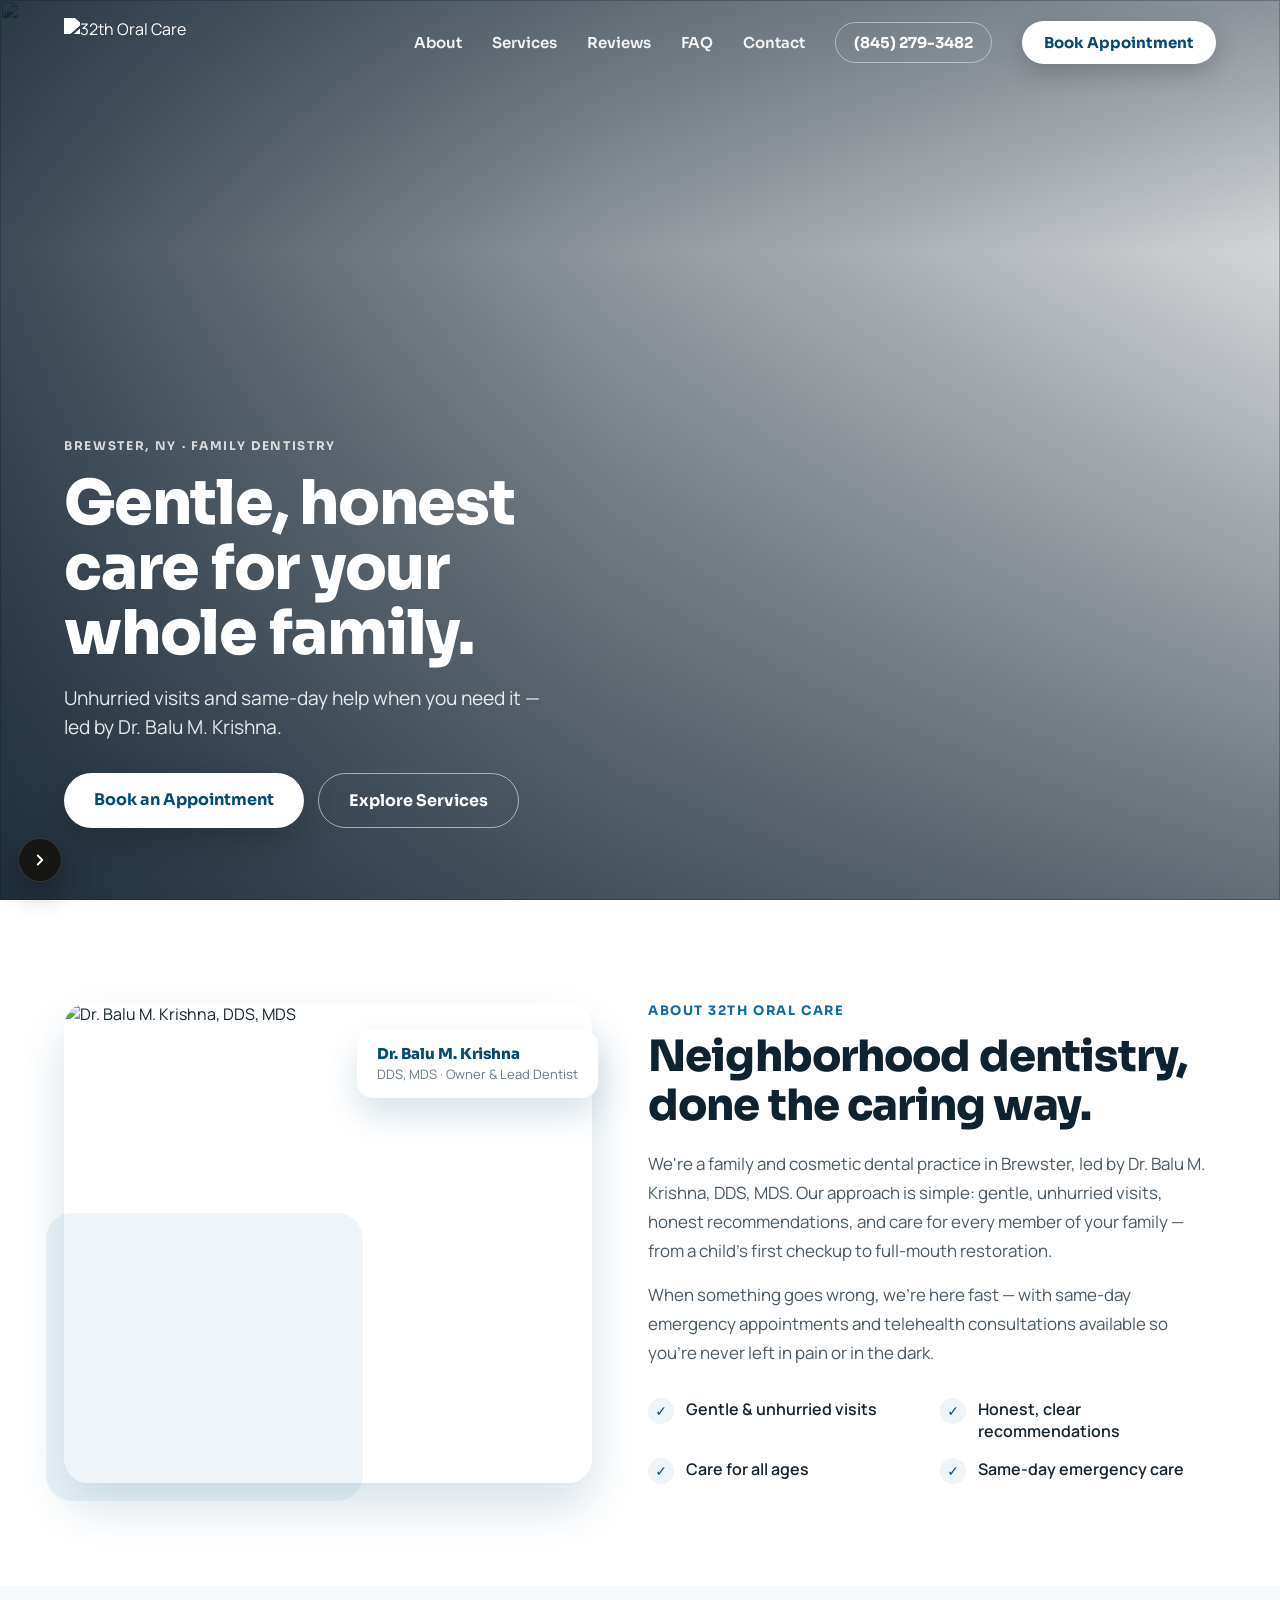
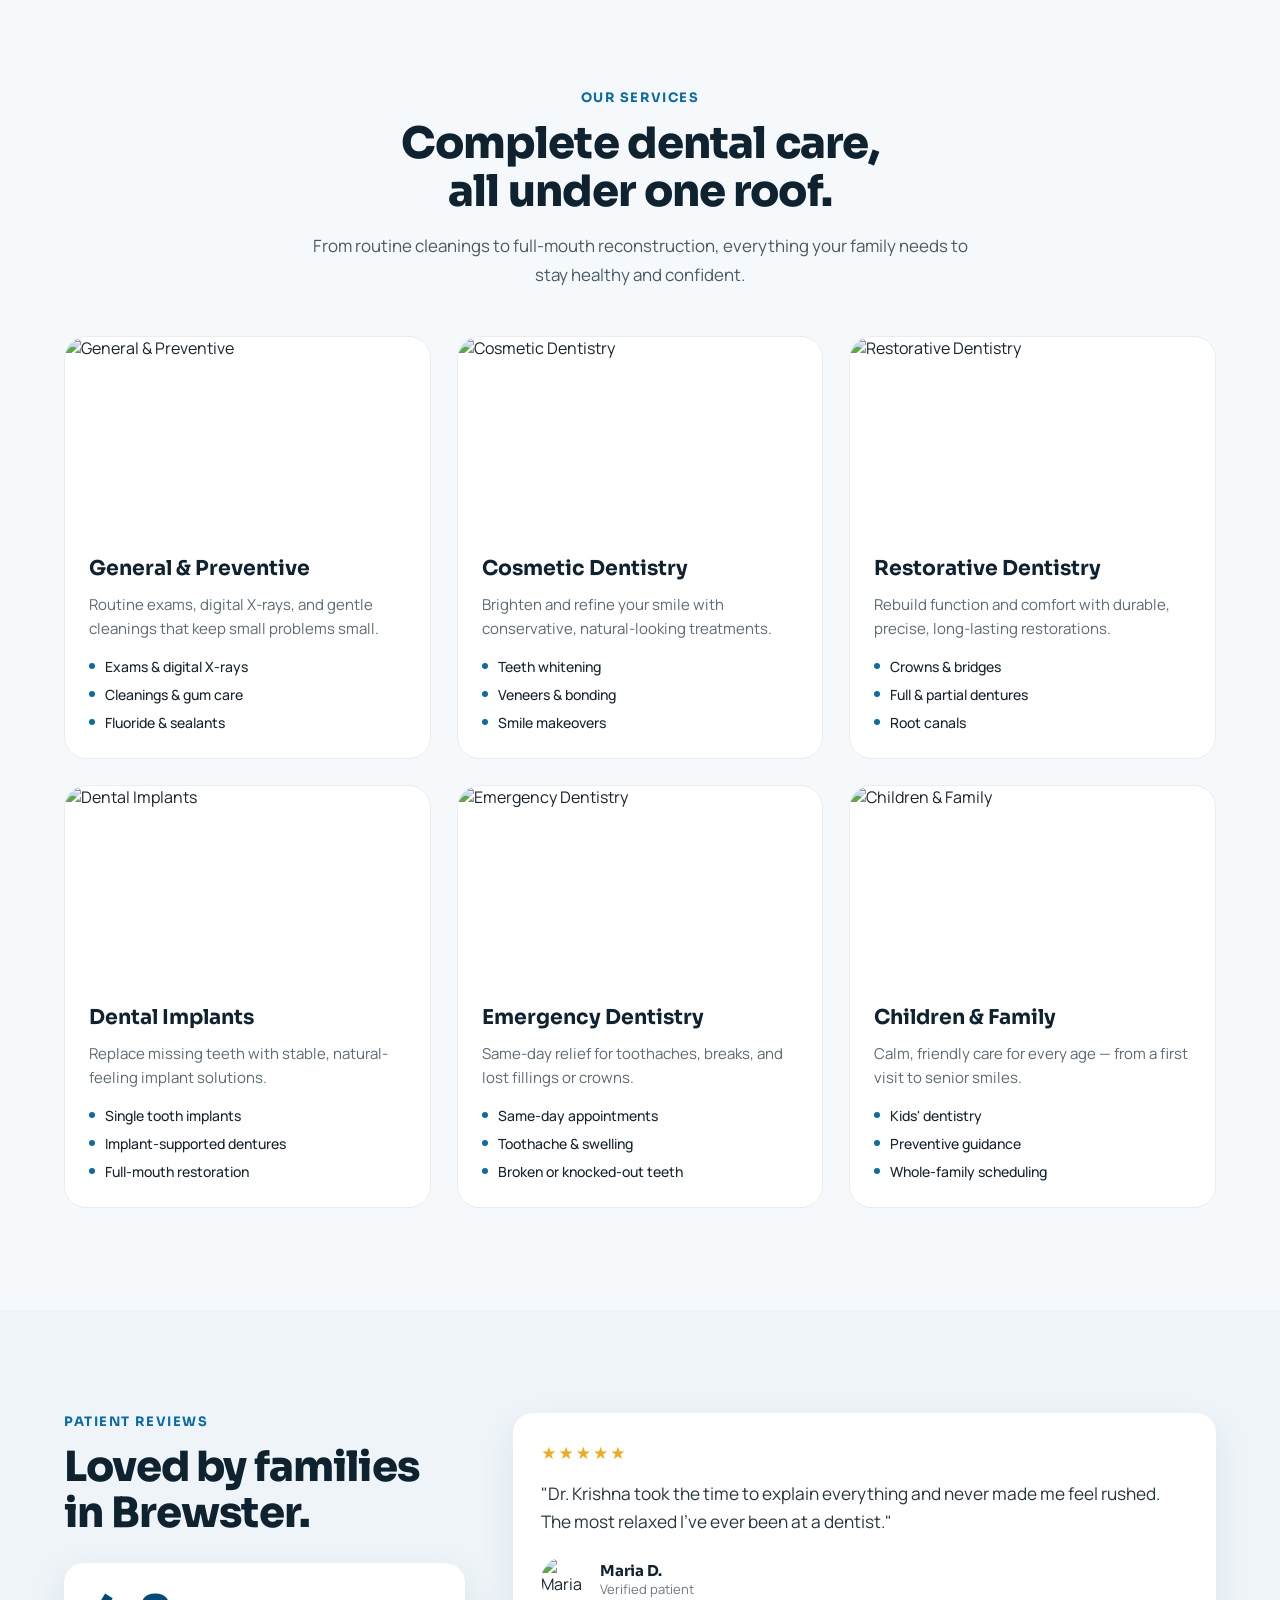
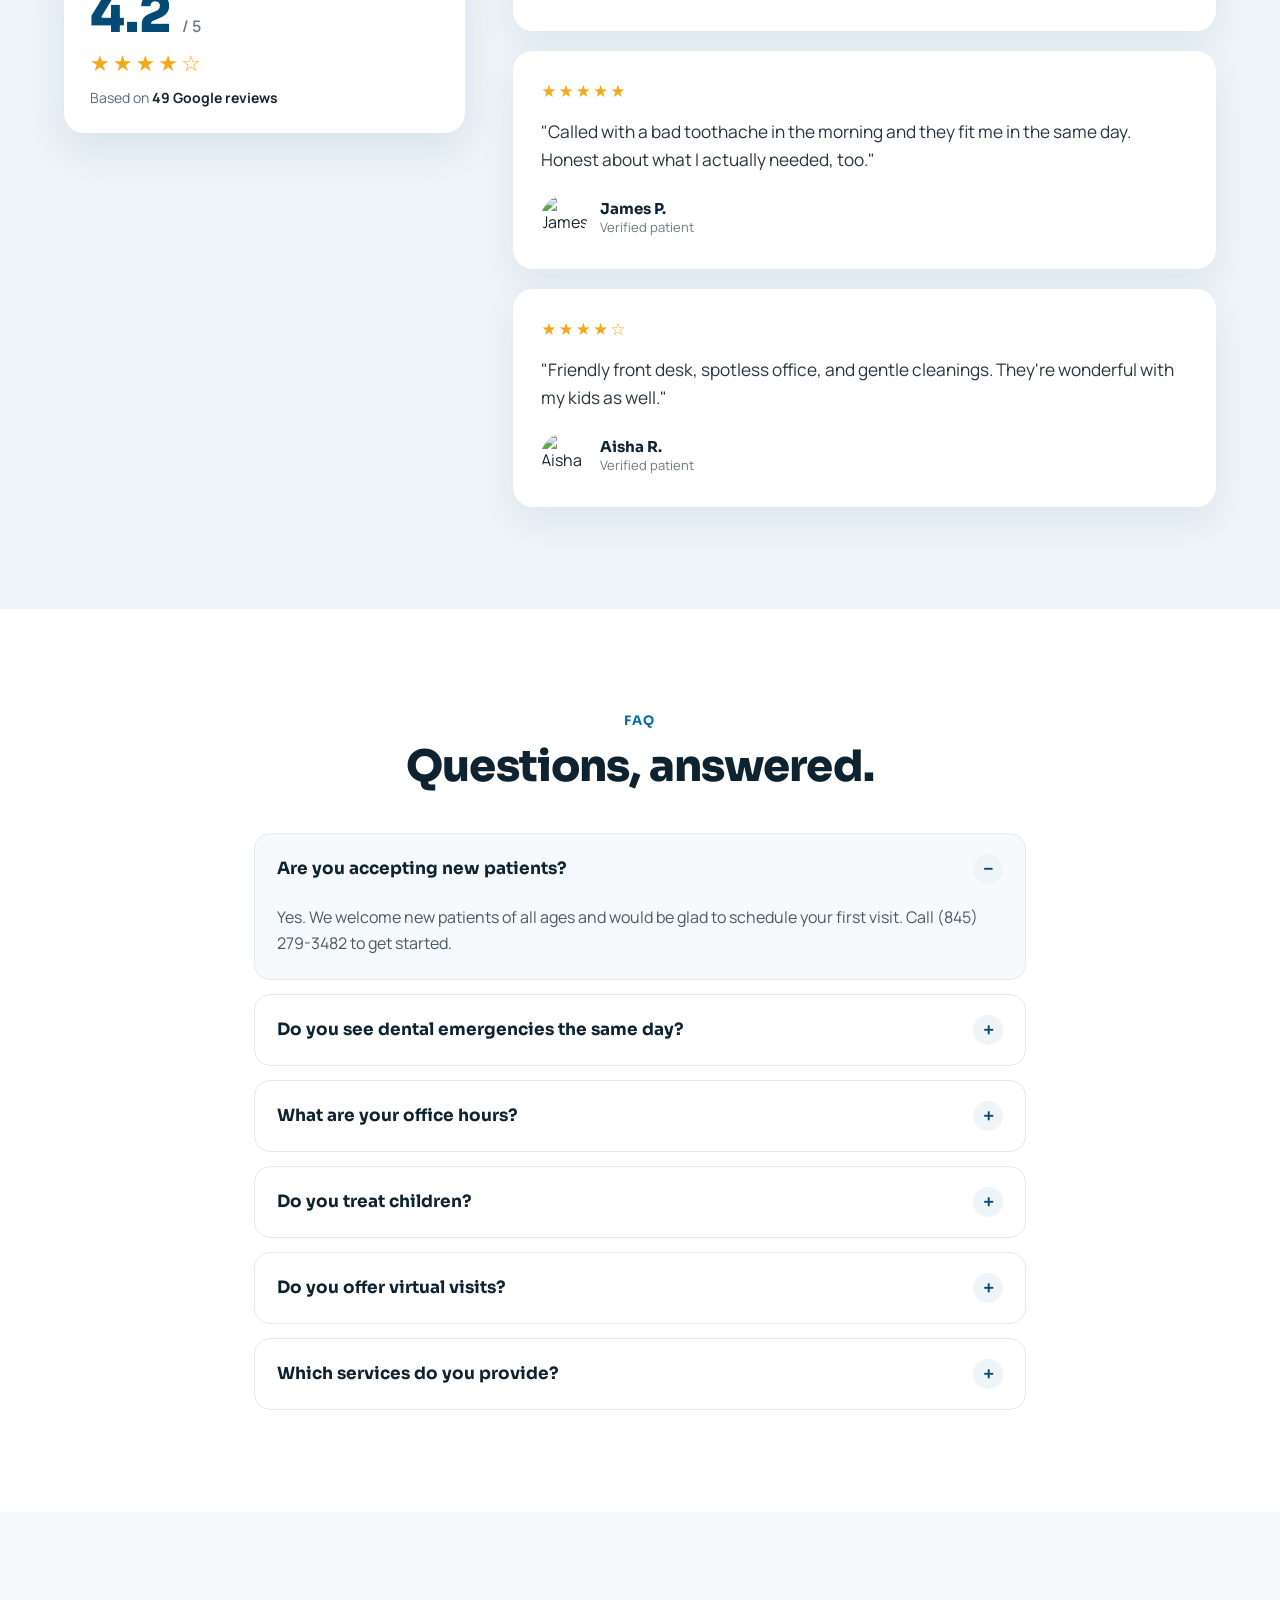
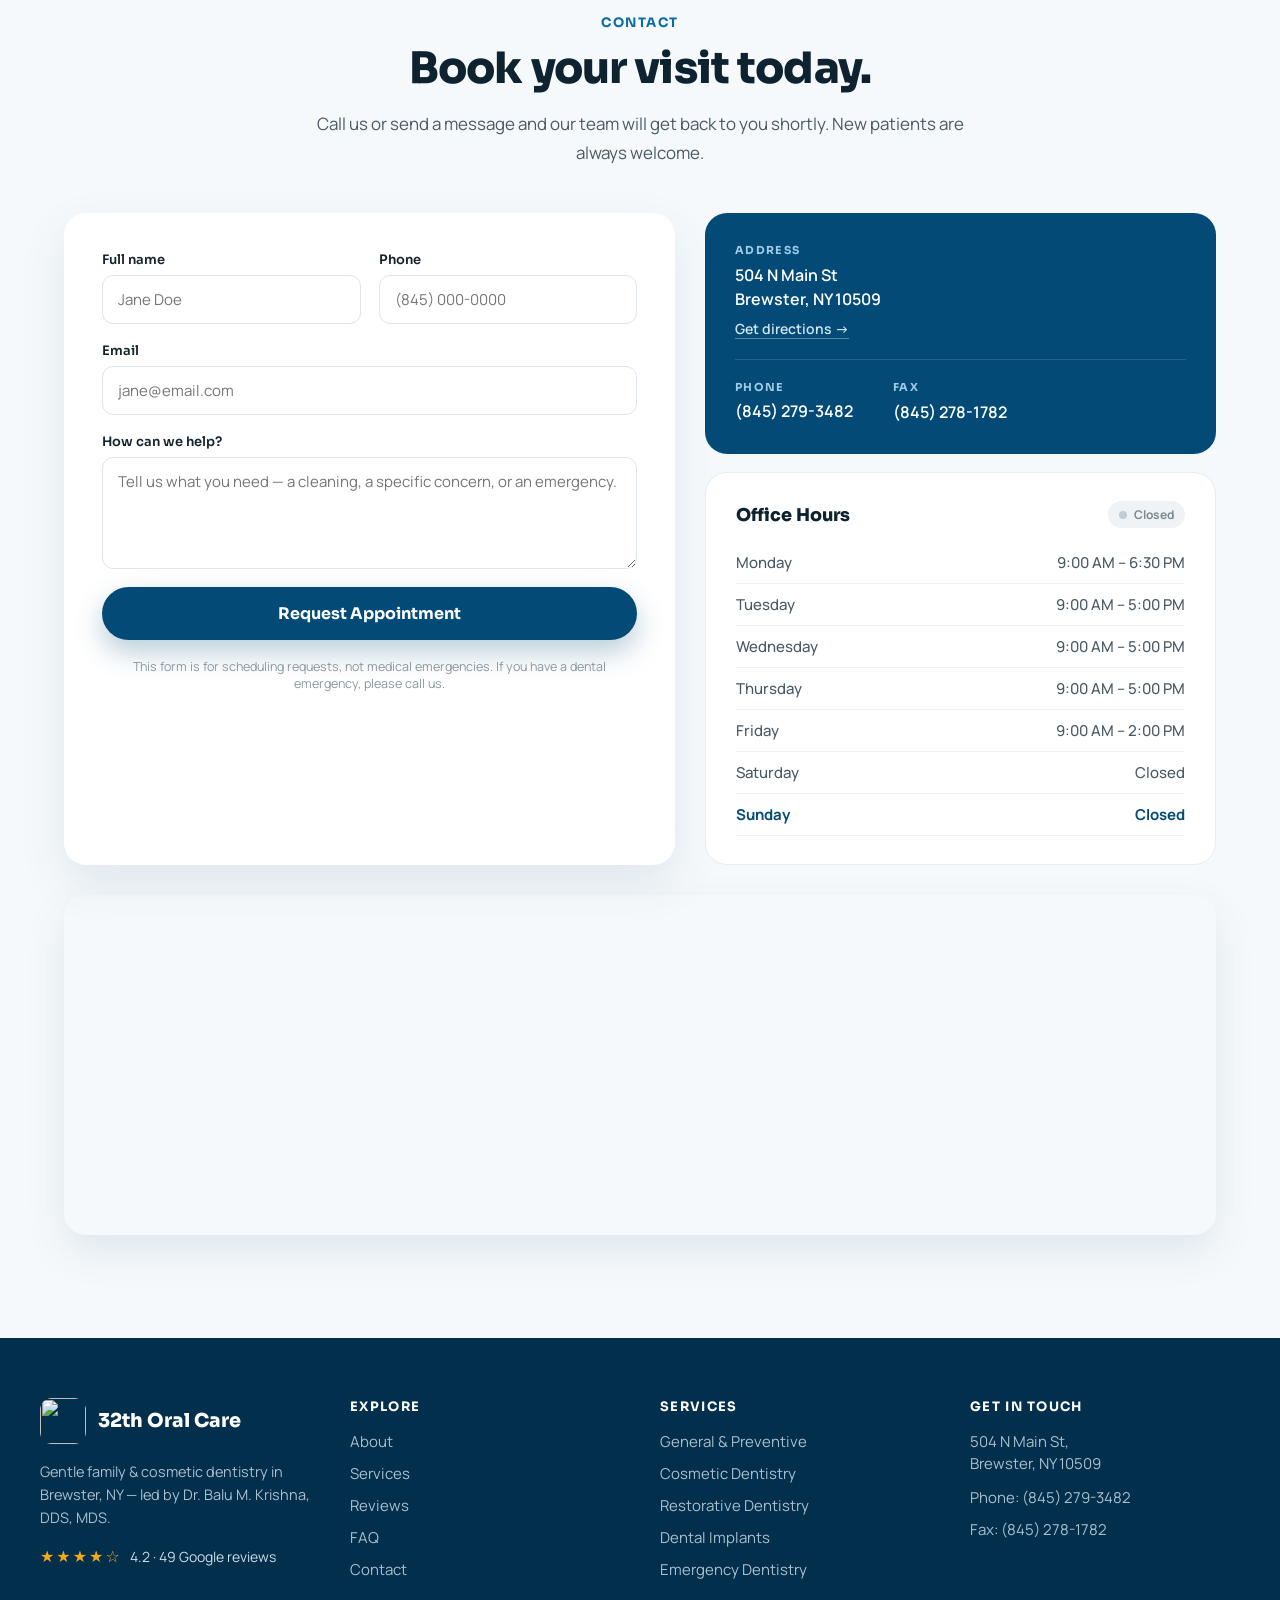
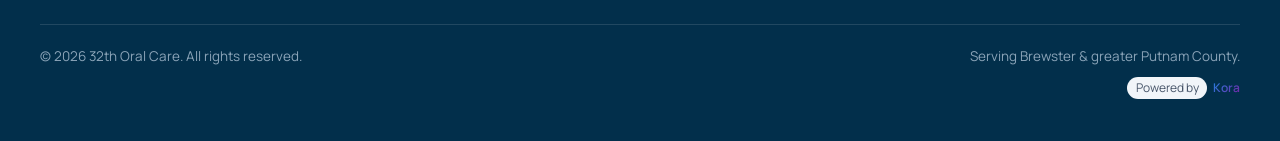
==== commit 7ecc9b71: "Agent V2 website publish" ====
--- a/design1.html
+++ b/design1.html
@@ -16,8 +16,6 @@
 <meta content="32th Oral Care – Gentle Family Dentistry in Brewster, New York" name="twitter:title"/>
 <meta content="Warm, modern family and cosmetic dentistry in Brewster, NY. Led by Dr. Balu M. Krishna, DDS, MDS." name="twitter:description"/>
 <meta content="https://quseprdus1.blob.core.windows.net/kora-business-images/user-media/d9d3e3cf-e6f3-44e0-9876-83a0b241d44f/de8c94d8-887e-4625-825f-ec262dbc28df/1789559559_u29vml.png" name="twitter:image"/>
-<link href="https://quseprdus1.blob.core.windows.net/kora-business-images/user-media/d9d3e3cf-e6f3-44e0-9876-83a0b241d44f/de8c94d8-887e-4625-825f-ec262dbc28df/1789559545_u0r1os.jpg" rel="icon" type="image/jpeg"/>
-<link href="https://quseprdus1.blob.core.windows.net/kora-business-images/user-media/d9d3e3cf-e6f3-44e0-9876-83a0b241d44f/de8c94d8-887e-4625-825f-ec262dbc28df/1789559545_u0r1os.jpg" rel="apple-touch-icon"/>
 <script>
   window.KORA_SITE_CONFIG = {
     apiBaseUrl: "https://kora-agent.grubtok.com",
@@ -29,8 +27,8 @@
 <!-- KORA_GOOGLE_FONTS_START -->
 <link rel="preconnect" href="https://fonts.googleapis.com">
 <link rel="preconnect" href="https://fonts.gstatic.com" crossorigin>
-<link rel="preload" as="style" href="https://fonts.googleapis.com/css2?family=Nunito:wght@400;600;700&amp;family=Inter:wght@400;600;700&amp;display=swap" onload="this.onload=null;this.rel='stylesheet'">
-<noscript><link rel="stylesheet" href="https://fonts.googleapis.com/css2?family=Nunito:wght@400;600;700&amp;family=Inter:wght@400;600;700&amp;display=swap"></noscript>
+<link rel="preload" as="style" href="https://fonts.googleapis.com/css2?family=Sora:wght@400;600;700&amp;family=Manrope:wght@400;600;700&amp;display=swap" onload="this.onload=null;this.rel='stylesheet'">
+<noscript><link rel="stylesheet" href="https://fonts.googleapis.com/css2?family=Sora:wght@400;600;700&amp;family=Manrope:wght@400;600;700&amp;display=swap"></noscript>
 <!-- KORA_GOOGLE_FONTS_END -->
 <style>
 
@@ -639,6 +637,10 @@
 }
 
 </style>
+<!-- KORA_FAVICON_START -->
+<link href="https://quseprdus1.blob.core.windows.net/kora-business-images/user-media/d9d3e3cf-e6f3-44e0-9876-83a0b241d44f/de8c94d8-887e-4625-825f-ec262dbc28df/1789559545_u0r1os.jpg" rel="icon" type="image/jpeg"/>
+<link href="https://quseprdus1.blob.core.windows.net/kora-business-images/user-media/d9d3e3cf-e6f3-44e0-9876-83a0b241d44f/de8c94d8-887e-4625-825f-ec262dbc28df/1789559545_u0r1os.jpg" rel="apple-touch-icon"/>
+<!-- KORA_FAVICON_END -->
 </head>
 <body>
 <div class="page-wrap">
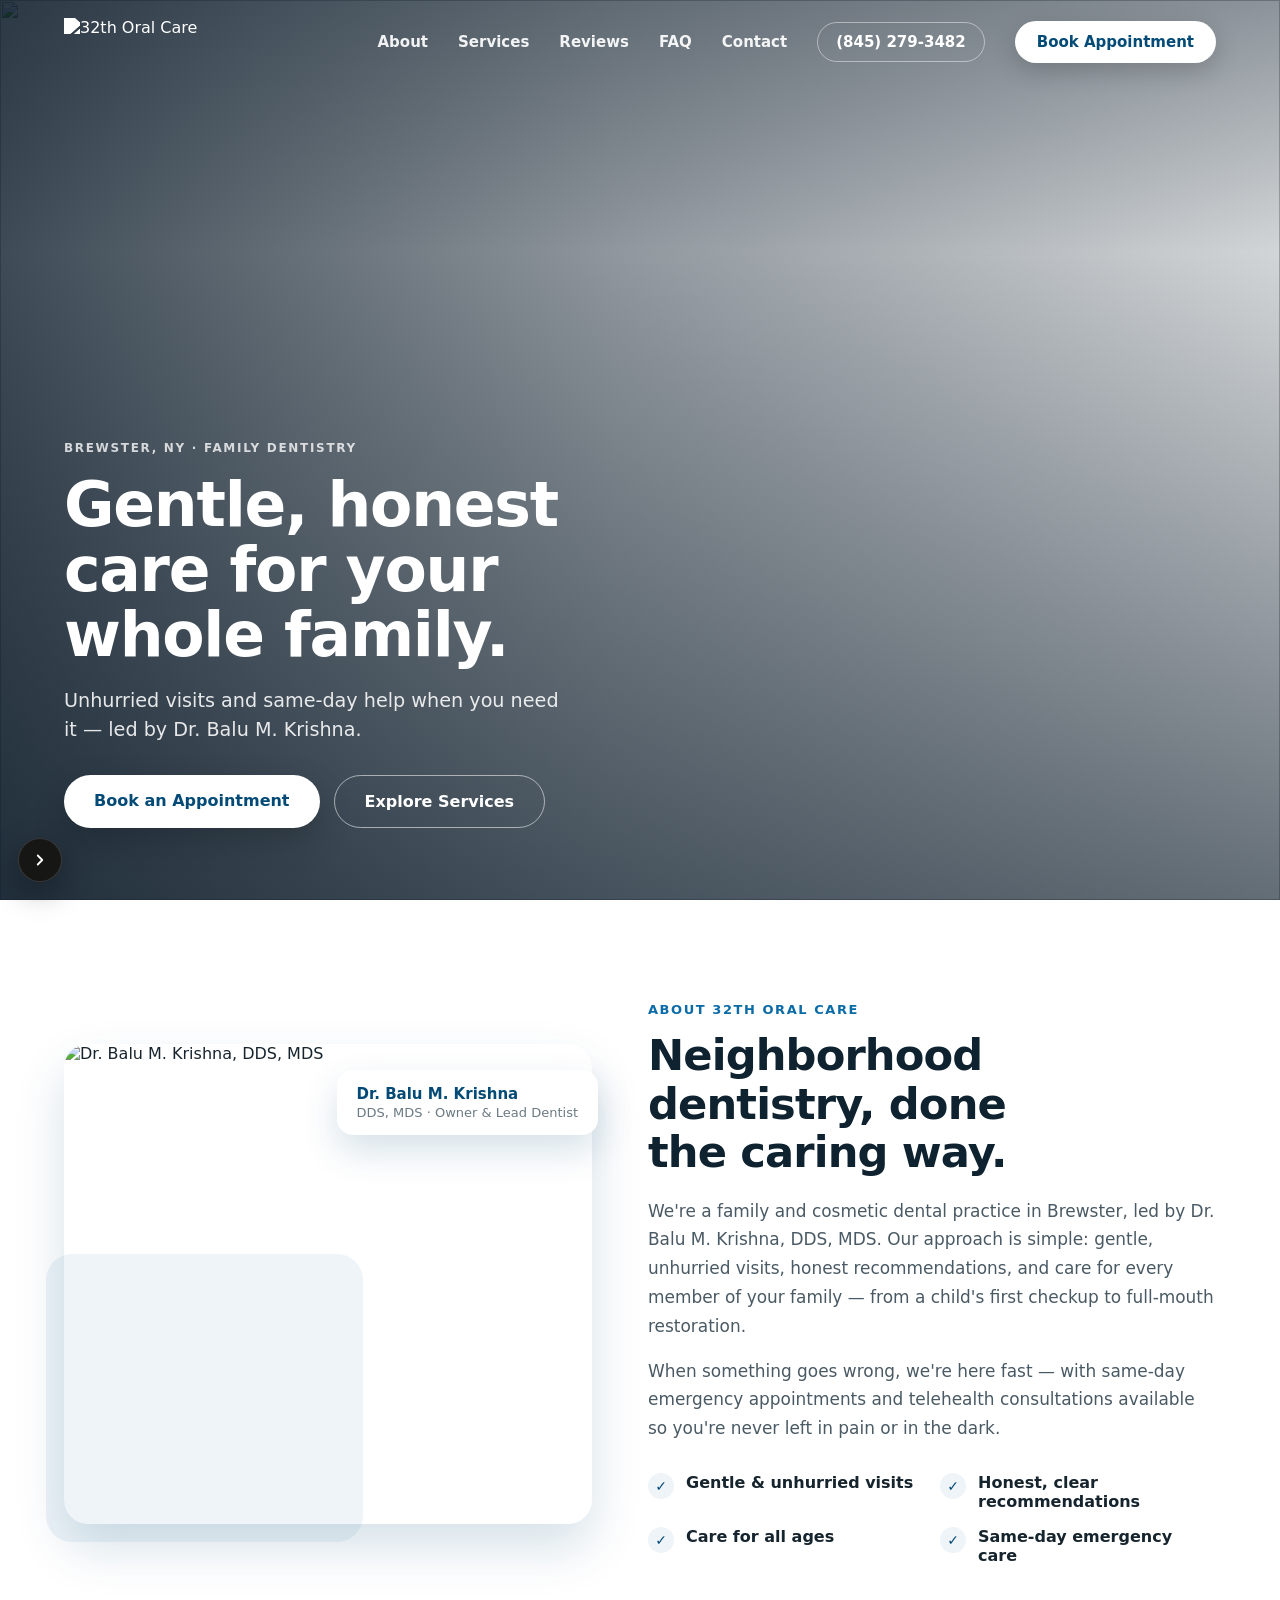
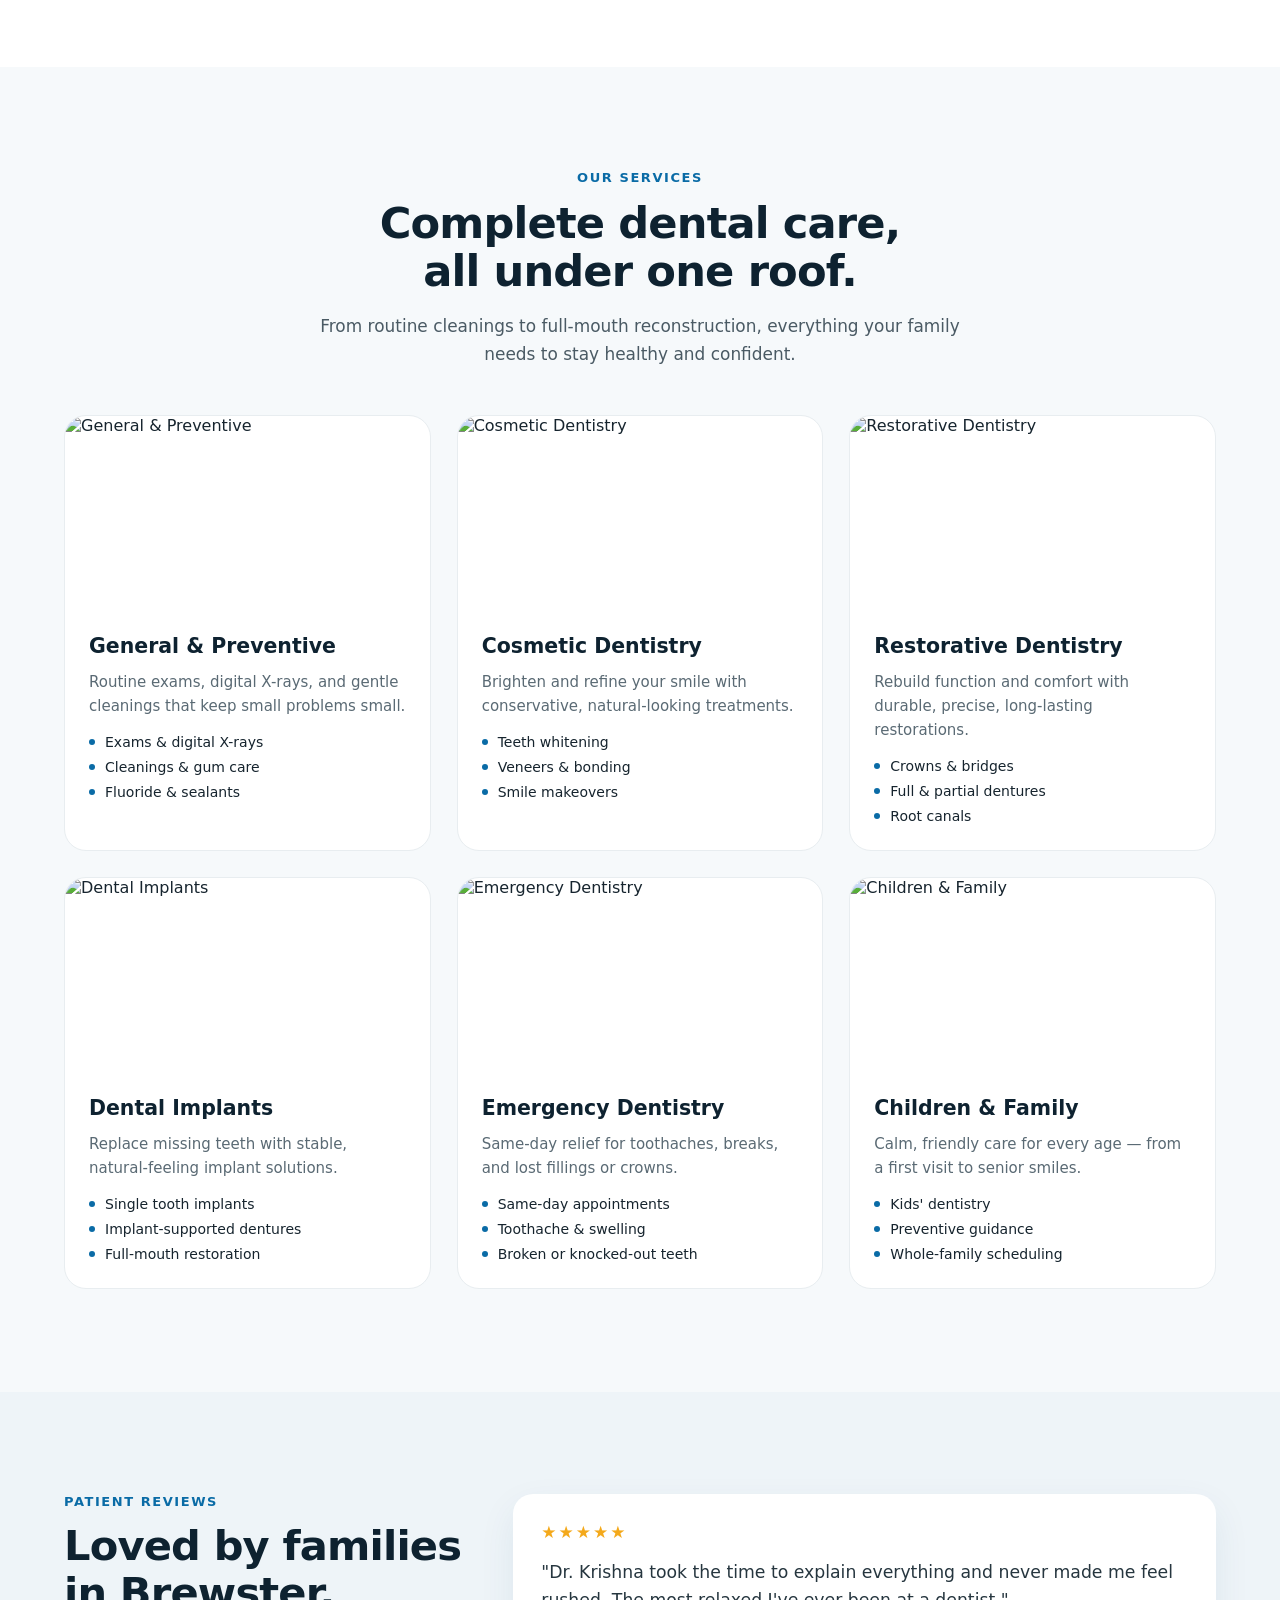
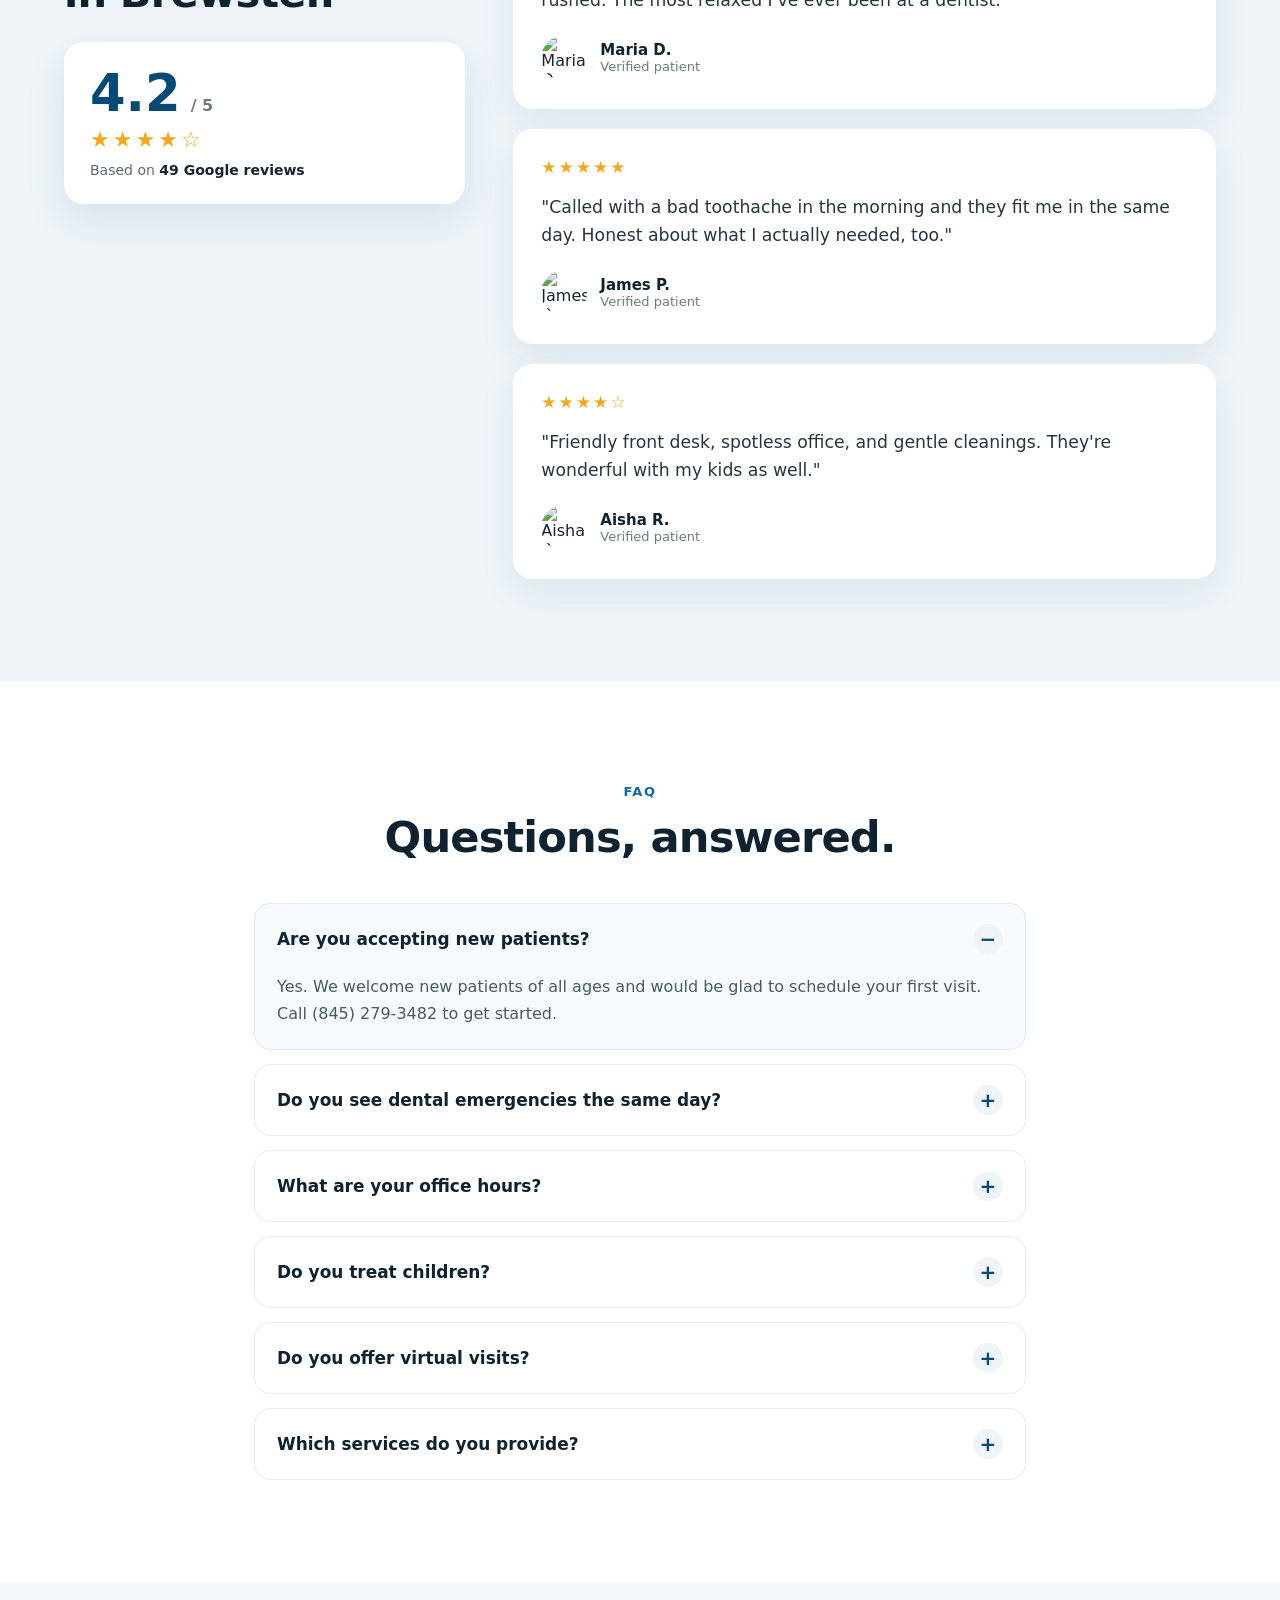
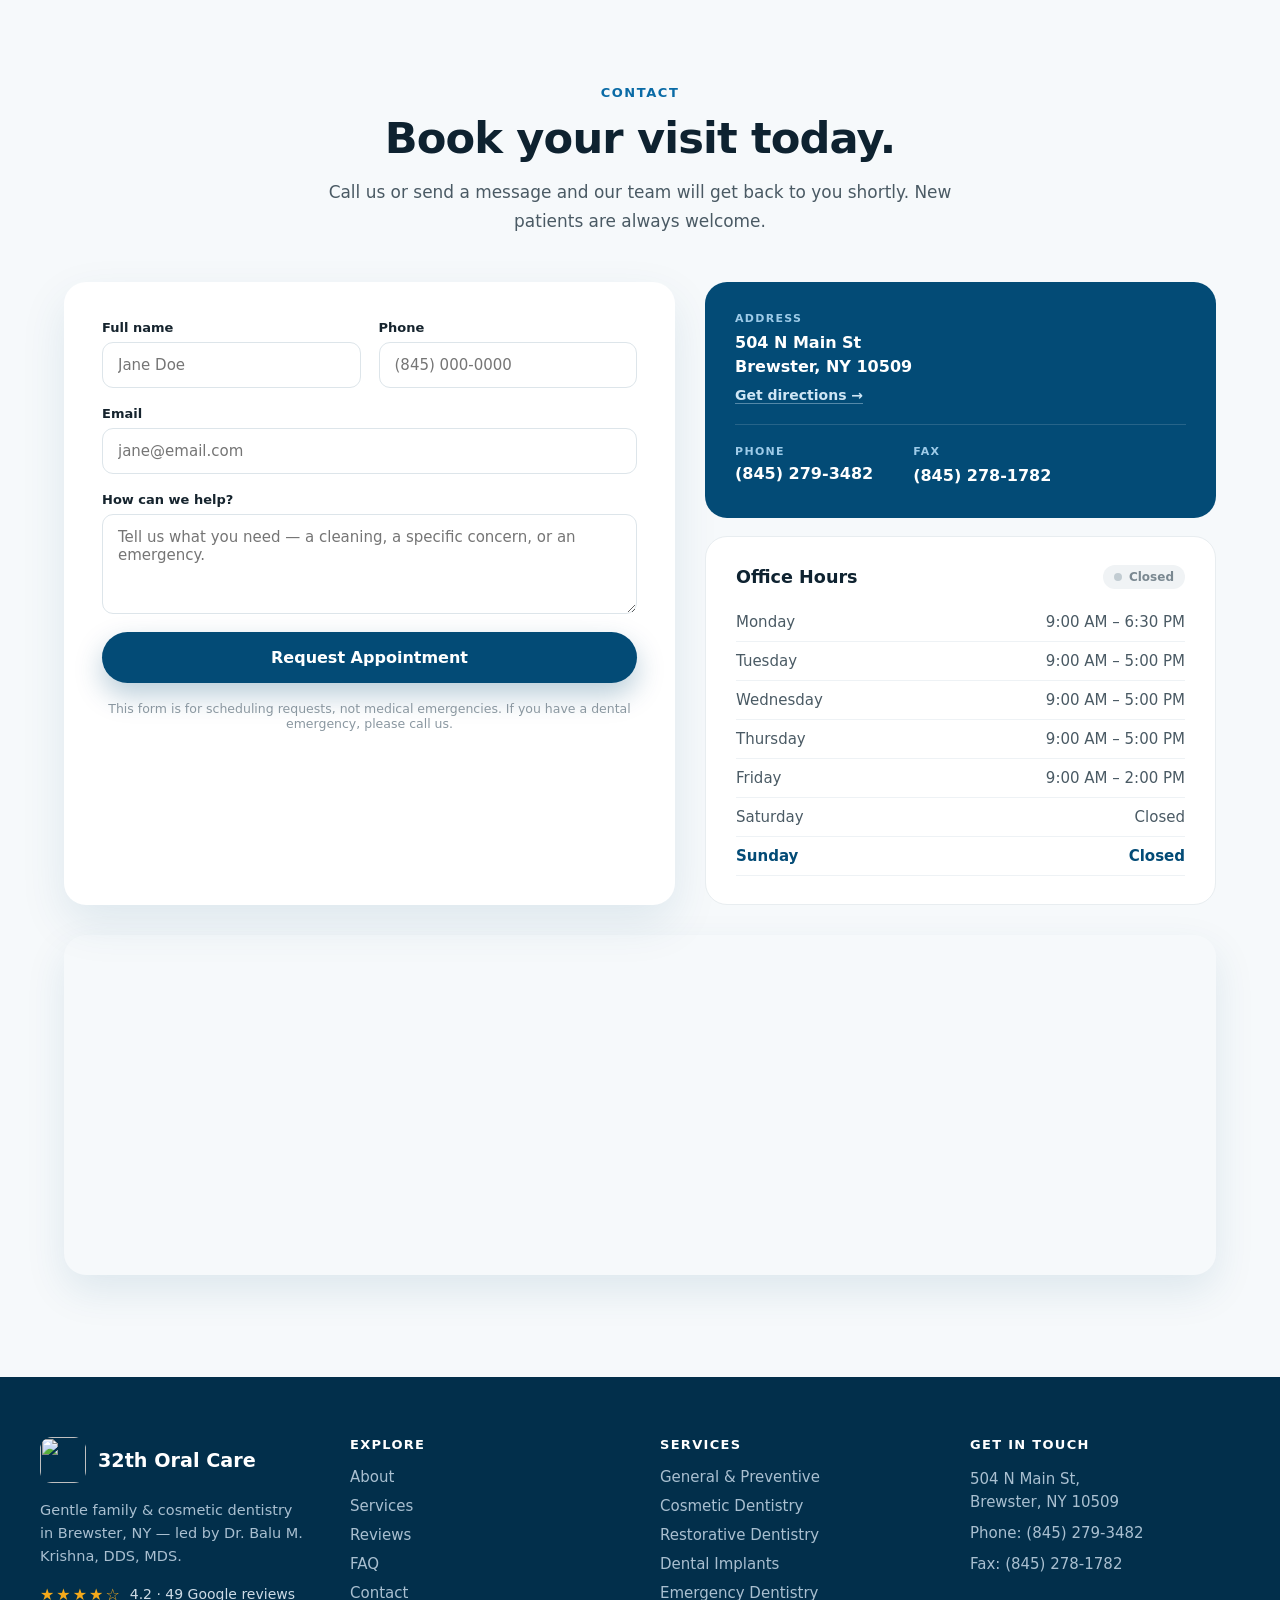
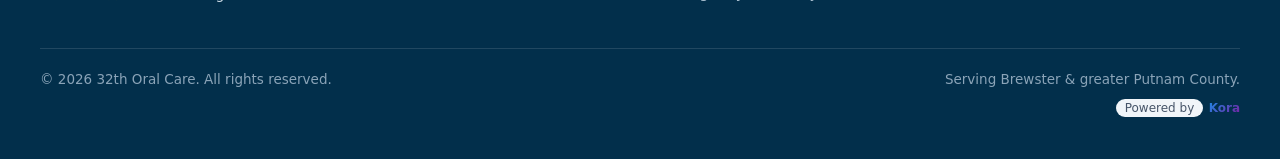
==== commit 7686fb93: "Refactor font handling in design files and CSS for improved consistency. Replace direct font declara" ====
--- a/design1.html
+++ b/design1.html
@@ -25,17 +25,14 @@
   window.KORA_CONFIG = Object.assign(window.KORA_CONFIG || {}, window.KORA_SITE_CONFIG);
 </script>
 <!-- KORA_GOOGLE_FONTS_START -->
-<link rel="preconnect" href="https://fonts.googleapis.com">
-<link rel="preconnect" href="https://fonts.gstatic.com" crossorigin>
-<link rel="preload" as="style" href="https://fonts.googleapis.com/css2?family=Sora:wght@400;600;700&amp;family=Manrope:wght@400;600;700&amp;display=swap" onload="this.onload=null;this.rel='stylesheet'">
-<noscript><link rel="stylesheet" href="https://fonts.googleapis.com/css2?family=Sora:wght@400;600;700&amp;family=Manrope:wght@400;600;700&amp;display=swap"></noscript>
+<!-- kora:fonts --><!-- /kora:fonts -->
 <!-- KORA_GOOGLE_FONTS_END -->
 <style>
 
 /* Design 1 · Clinical — Manrope + Sora | brand #034b76 · brand-dark #022f4b */
 :root {
-  --font-sans: "Manrope", system-ui, sans-serif;
-  --font-display: "Sora", system-ui, sans-serif;
+  --font-sans: var(--kora-font-body, "Manrope"), system-ui, sans-serif;
+  --font-display: var(--kora-font-heading, "Sora"), system-ui, sans-serif;
   --brand: #034b76;
   --brand-dark: #022f4b;
   --brand-light: #0a6ba6;
@@ -637,7 +634,8 @@
 }
 
 </style>
-<!-- KORA_FAVICON_START -->
+
+</link></link><!-- KORA_FAVICON_START -->
 <link href="https://quseprdus1.blob.core.windows.net/kora-business-images/user-media/d9d3e3cf-e6f3-44e0-9876-83a0b241d44f/de8c94d8-887e-4625-825f-ec262dbc28df/1789559545_u0r1os.jpg" rel="icon" type="image/jpeg"/>
 <link href="https://quseprdus1.blob.core.windows.net/kora-business-images/user-media/d9d3e3cf-e6f3-44e0-9876-83a0b241d44f/de8c94d8-887e-4625-825f-ec262dbc28df/1789559545_u0r1os.jpg" rel="apple-touch-icon"/>
 <!-- KORA_FAVICON_END -->
